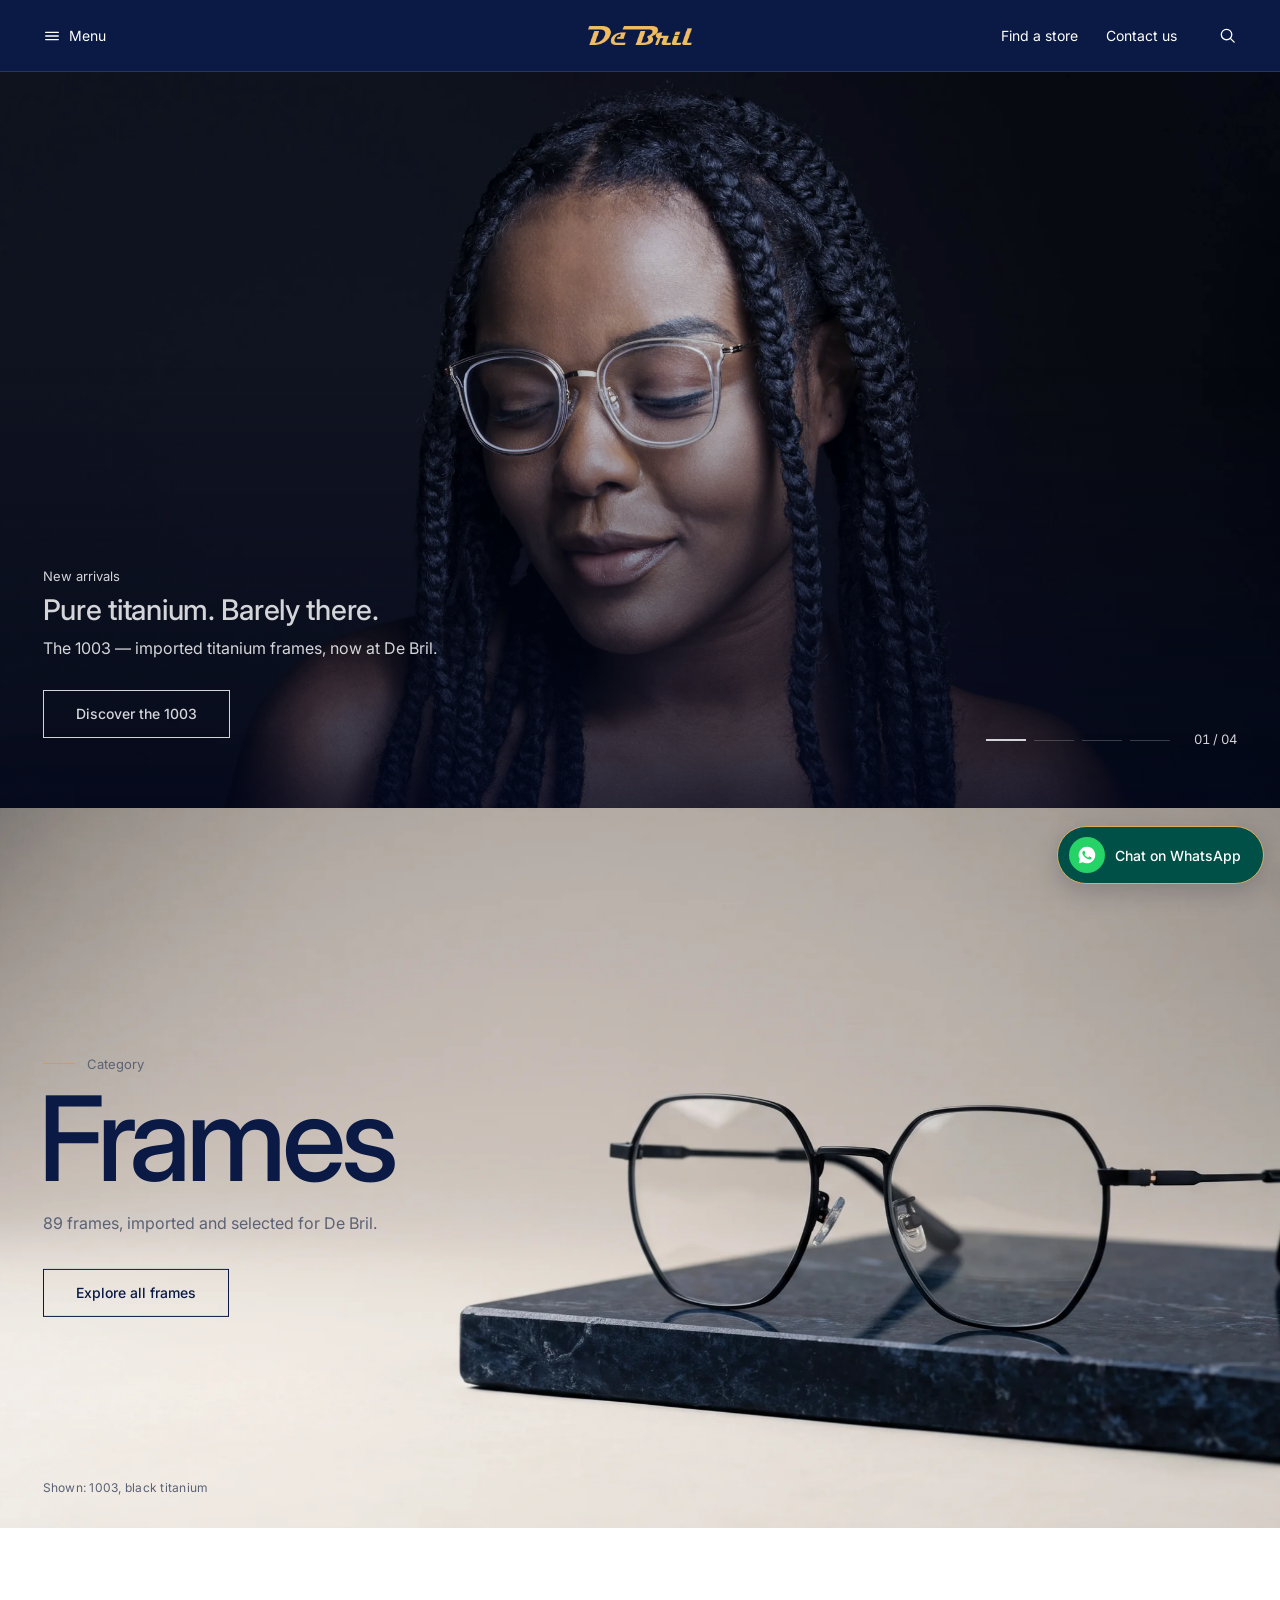
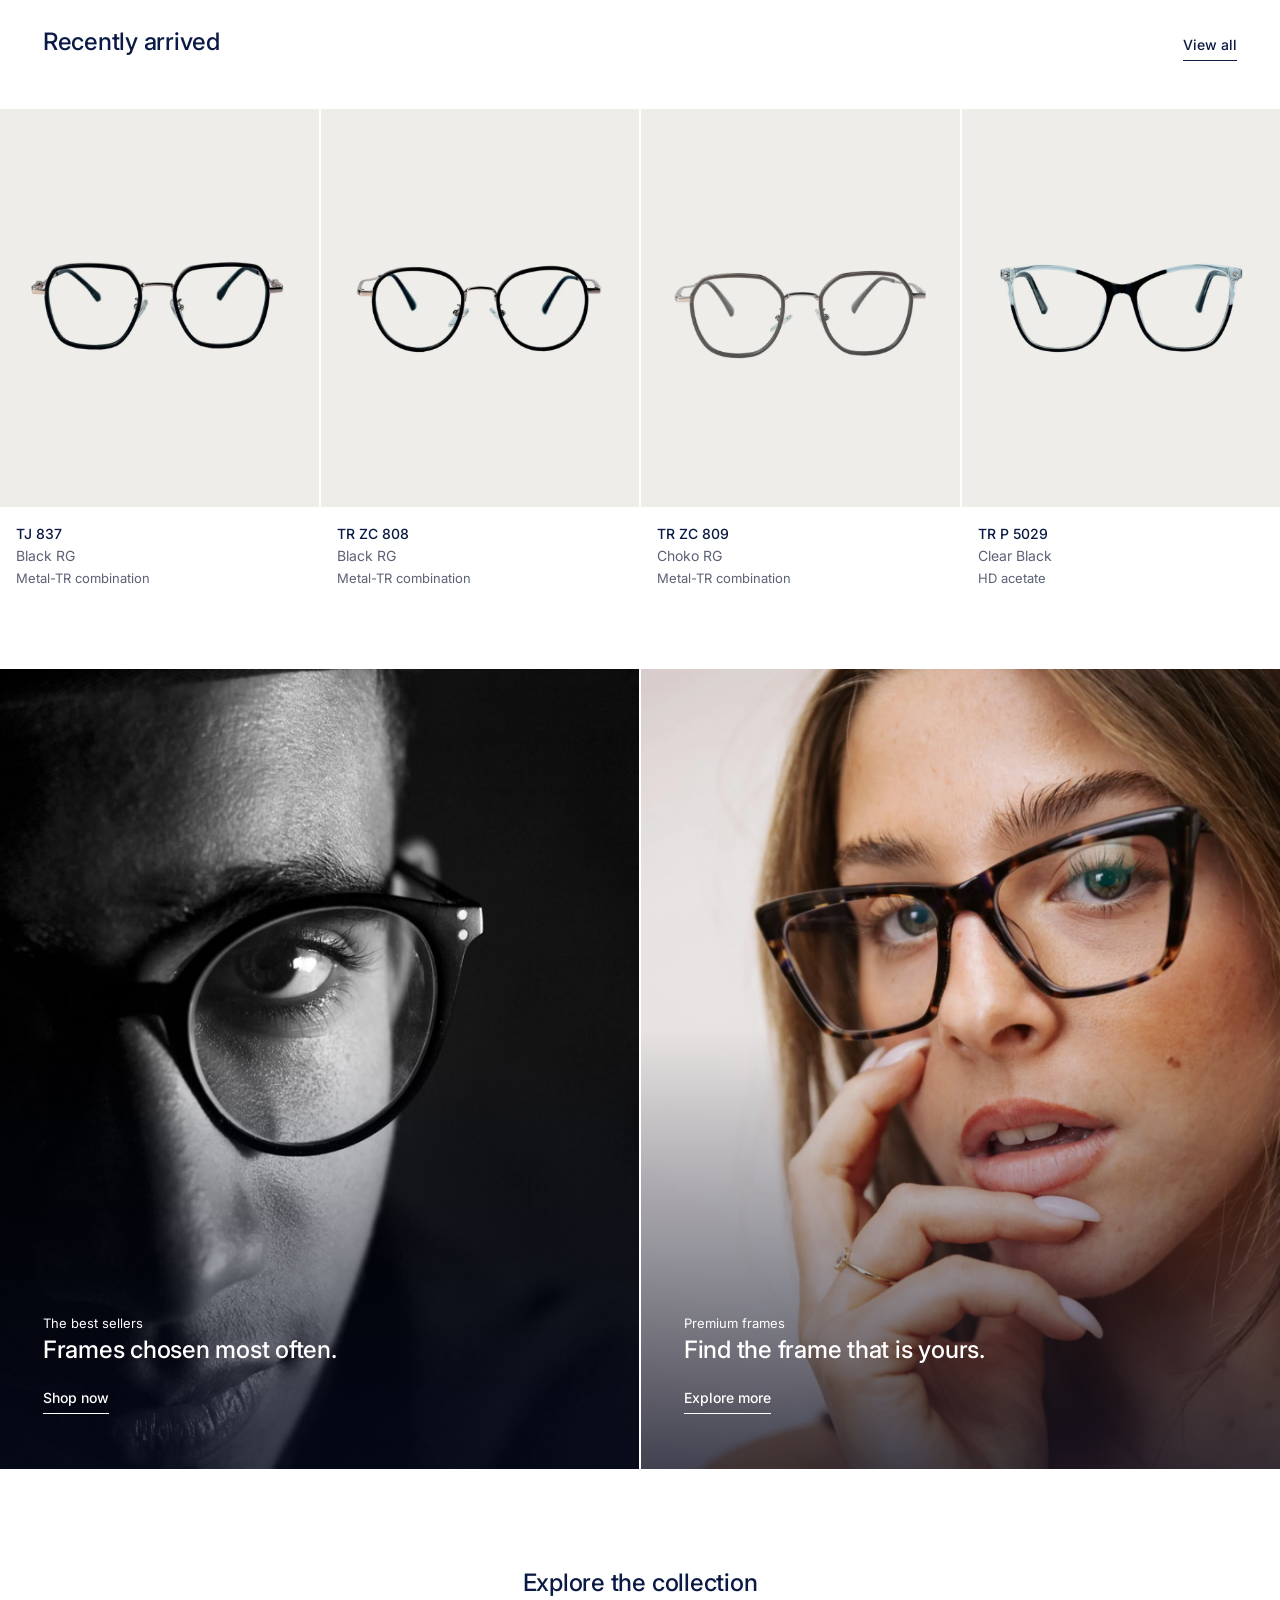
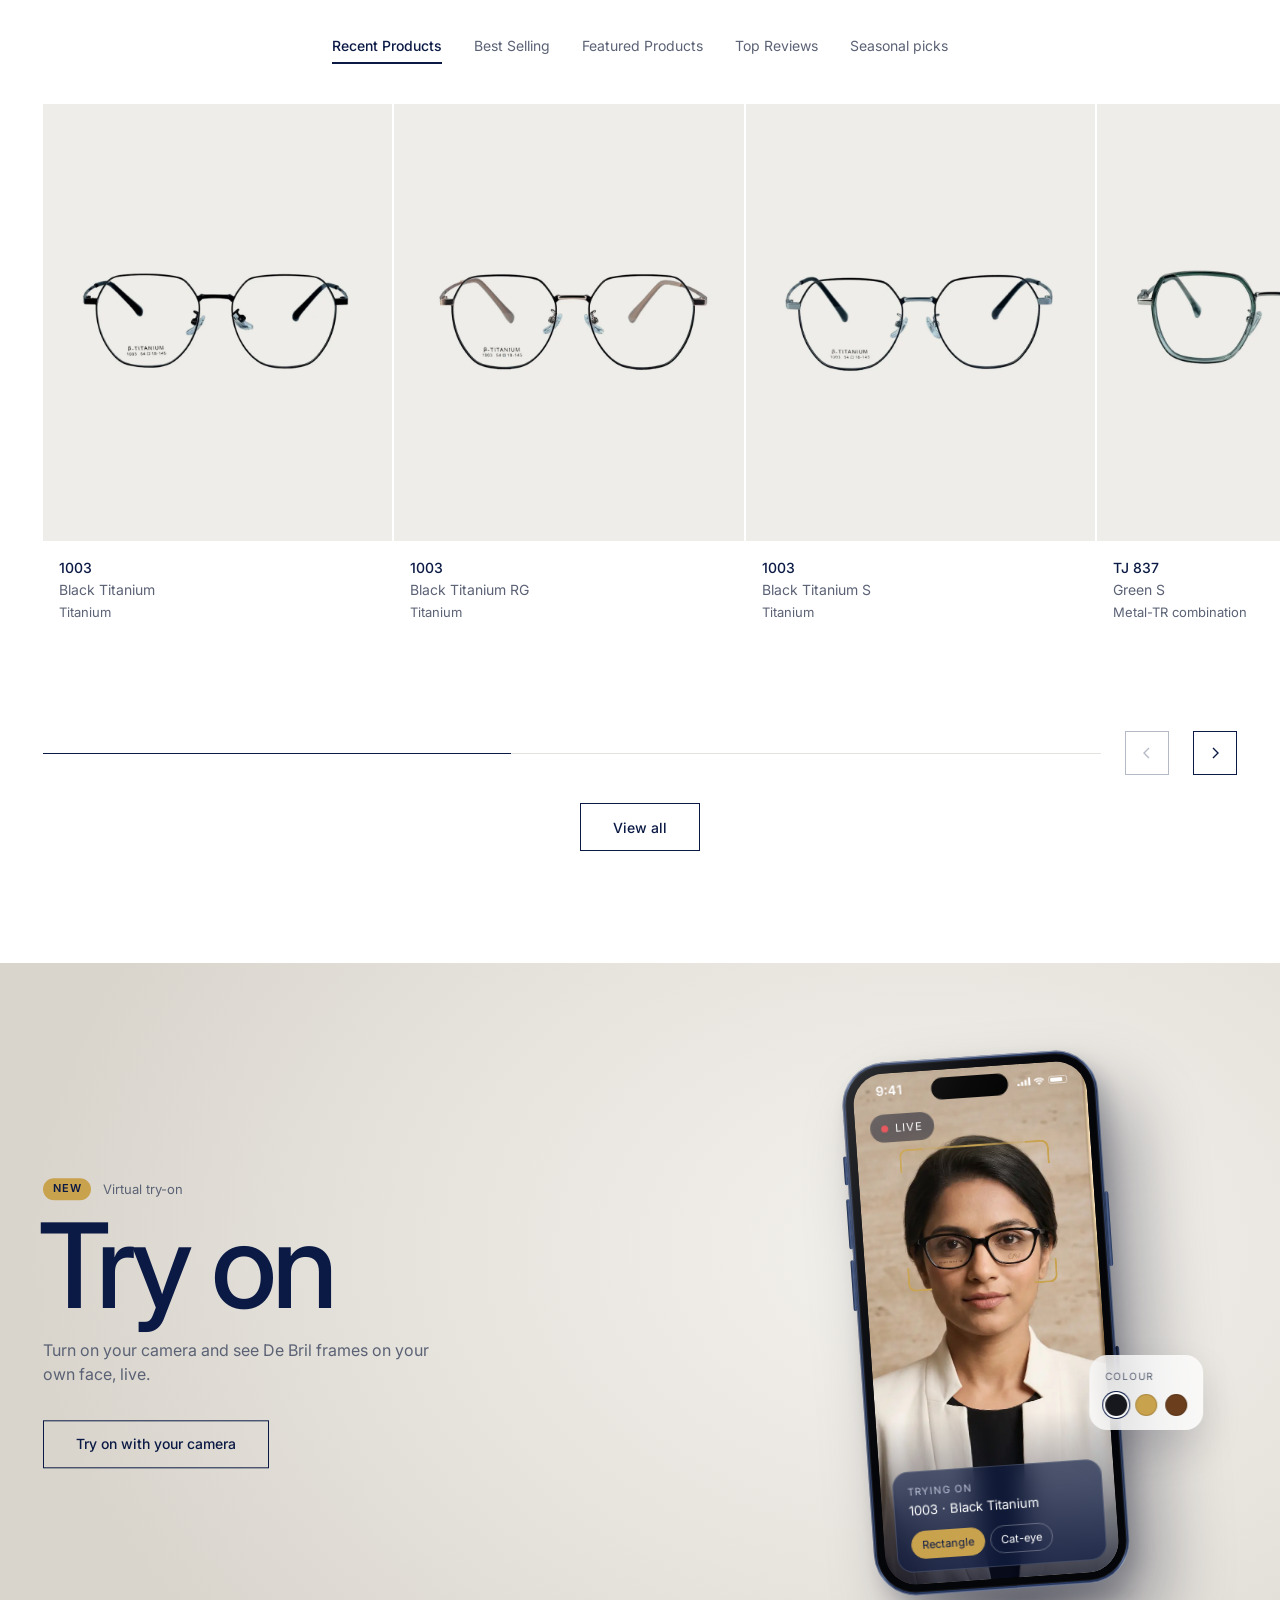
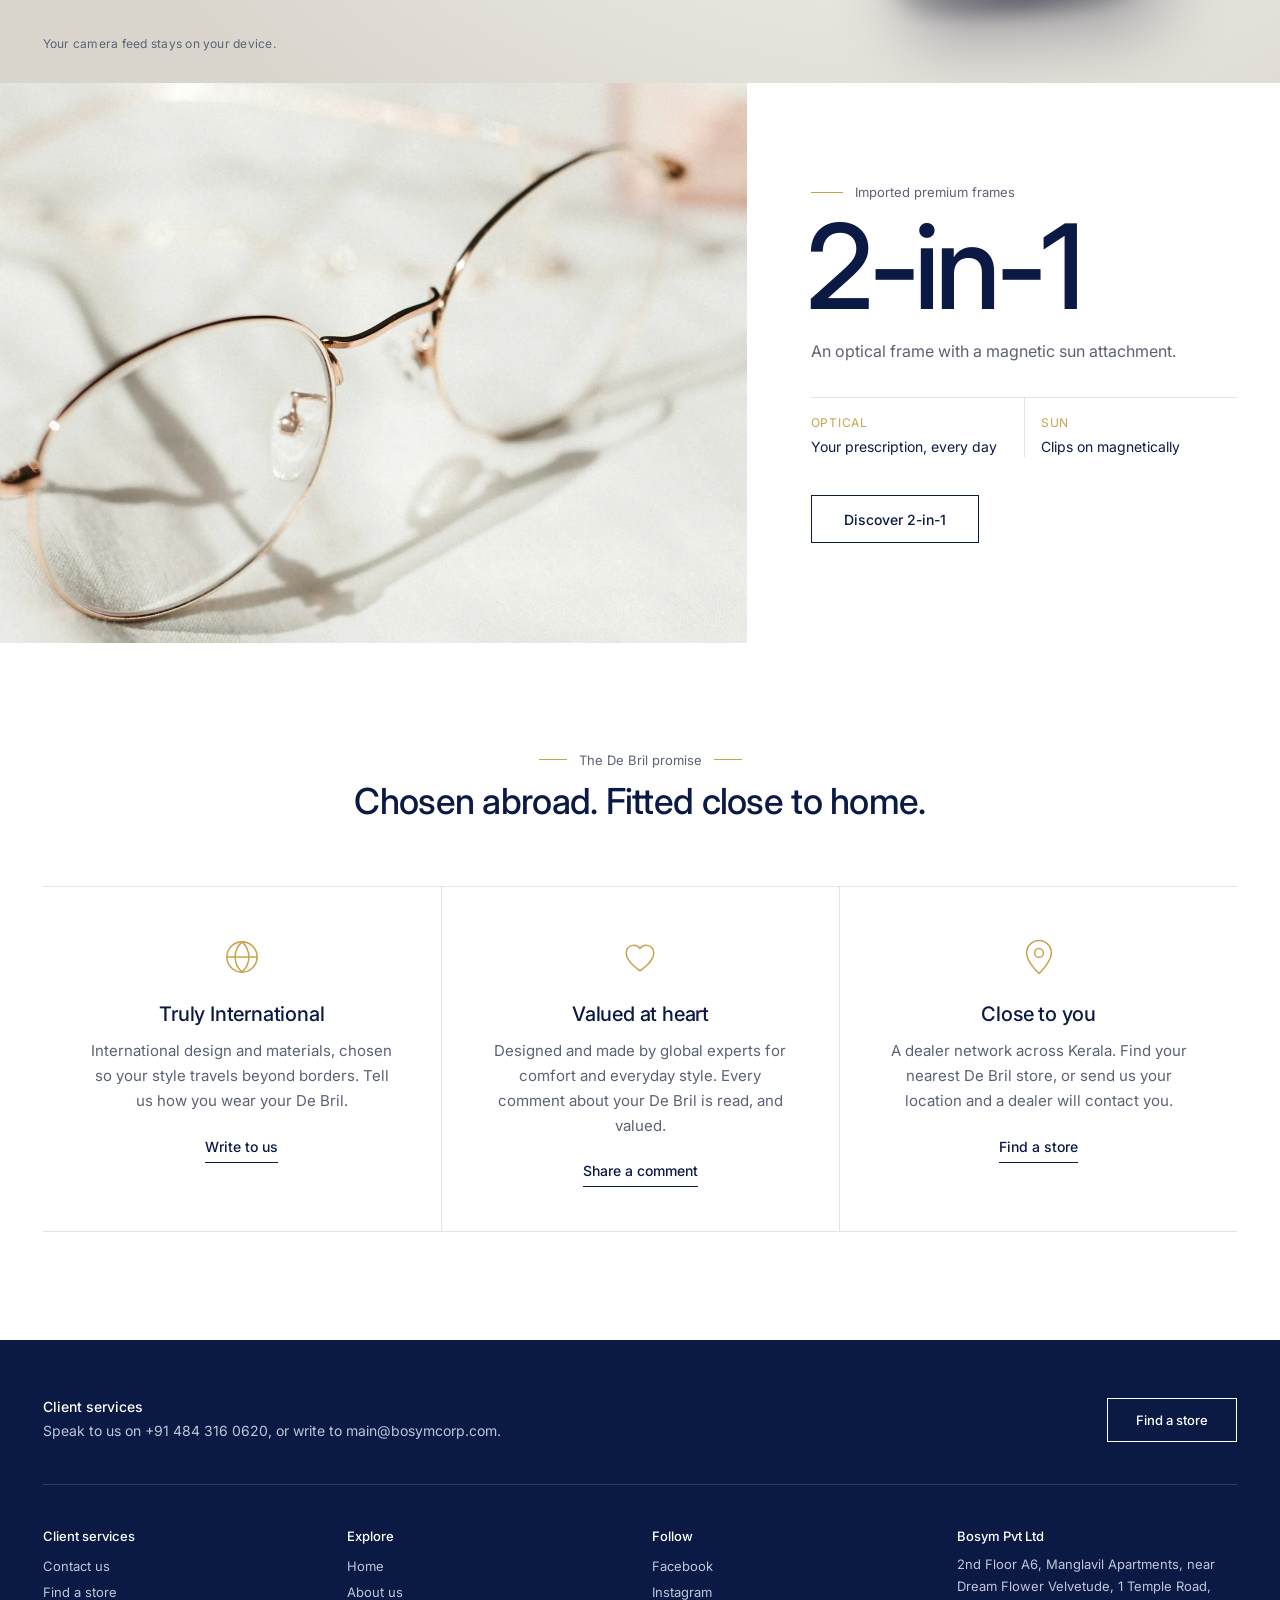
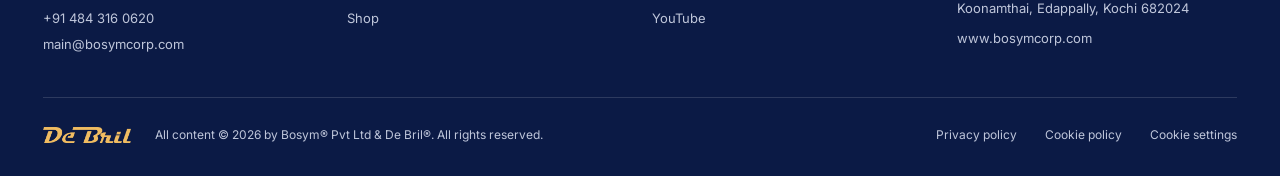
==== index.html @ 4aef8254 "2-in-1 section mirrors the try-on billboard" ====
<!doctype html>
<html lang="en">
<head>
<meta charset="utf-8">
<meta name="viewport" content="width=device-width, initial-scale=1">
<title>De Bril · Imported premium eyewear</title>
<meta name="description" content="De Bril: imported premium frames, at De Bril stores across Kerala. Collect your Privilege Card with your first purchase.">
<link rel="preconnect" href="https://fonts.googleapis.com">
<link rel="preconnect" href="https://fonts.gstatic.com" crossorigin>
<link href="https://fonts.googleapis.com/css2?family=Inter:wght@400;500&display=swap" rel="stylesheet">
<link rel="preload" as="image" href="img/hero.webp" fetchpriority="high">
<link rel="icon" href="img/logo-navy.png">
<link rel="stylesheet" href="site.css">
</head>
<body>
<a class="skip" href="#main">Skip to content</a>

<!-- 2 · Header: Menu on the left, logo centred, utilities on the right ending in a search icon -->
<header class="head">
  <div class="head-l">
    <button class="hbtn" type="button" data-open="menu" aria-controls="menu" aria-expanded="false"><svg viewBox="0 0 20 20" aria-hidden="true"><path d="M3 6h14M3 10h14M3 14h14"/></svg><span>Menu</span></button>
  </div>
  <a class="logo" href="index.html" aria-label="De Bril, home"><img src="img/logo-gold-word.png" alt="De Bril" width="104" height="19"></a>
  <nav class="head-r" aria-label="Quick links">
    <a class="hlink" href="https://buydb.in/locate-us/" aria-label="Find a store"><svg viewBox="0 0 20 20" aria-hidden="true"><path d="M10 17.5s5.5-5 5.5-9.2a5.5 5.5 0 0 0-11 0c0 4.2 5.5 9.2 5.5 9.2Z"/><circle cx="10" cy="8.3" r="1.9"/></svg><span>Find a store</span></a>
    <a class="hlink hide-s" href="https://buydb.in/contact-us/">Contact us</a>
    <button class="ibtn" type="button" data-open="search" aria-controls="search" aria-expanded="false" aria-label="Search"><svg viewBox="0 0 20 20" aria-hidden="true"><circle cx="9" cy="9" r="5.5"/><path d="m13 13 4 4"/></svg></button>
  </nav>
</header>

<!-- Menu drawer -->
<div class="sheet sheet-l" id="menu" hidden>
  <div class="sheet-bg" data-close></div>
  <div class="sheet-panel" role="dialog" aria-modal="true" aria-label="Menu">
    <button class="hbtn x" type="button" data-close><svg viewBox="0 0 20 20" aria-hidden="true"><path d="m5 5 10 10M15 5 5 15"/></svg><span>Close</span></button>
    <nav aria-label="Main">
      <ul class="menu">
        <li><a href="index.html" aria-current="page">Home</a></li>
        <li><a href="https://buydb.in/shop/">Shop</a></li>
        <li><a href="https://buydb.in/about-us/">About us</a></li>
        <li><a href="https://buydb.in/locate-us/">Find a store</a></li>
        <li><a href="https://buydb.in/contact-us/">Contact us</a></li>
      </ul>
    </nav>
    <p class="sheet-meta">+91 484 316 0620<br>main@bosymcorp.com</p>
  </div>
</div>

<!-- Search: drops down from under the header in navy, searches the live De Bril shop -->
<div class="sheet sheet-t" id="search" hidden>
  <div class="sheet-bg" data-close></div>
  <div class="sheet-panel" role="dialog" aria-modal="true" aria-label="Search">
    <div class="srch">
      <form action="https://buydb.in/" method="get" role="search">
        <svg viewBox="0 0 20 20" aria-hidden="true"><circle cx="9" cy="9" r="5.5"/><path d="m13 13 4 4"/></svg>
        <label for="q" class="vh">Search frames</label>
        <input id="q" name="s" type="search" placeholder="Search frames" autocomplete="off" enterkeyhint="search">
        <input type="hidden" name="post_type" value="product">
        <button class="ibtn x" type="button" data-close aria-label="Close search"><svg viewBox="0 0 20 20" aria-hidden="true"><path d="m5 5 10 10M15 5 5 15"/></svg></button>
      </form>
      <p class="srch-k">Popular searches</p>
      <ul class="srch-pop"><li><a href="https://buydb.in/?s=1003&amp;post_type=product">1003</a></li><li><a href="https://buydb.in/?s=Titanium&amp;post_type=product">Titanium</a></li><li><a href="https://buydb.in/?s=TJ+837&amp;post_type=product">TJ 837</a></li><li><a href="https://buydb.in/?s=Metal-TR&amp;post_type=product">Metal-TR</a></li><li><a href="https://buydb.in/?s=HD+acetate&amp;post_type=product">HD acetate</a></li><li><a href="https://buydb.in/?s=2-in-1&amp;post_type=product">2-in-1</a></li></ul>
    </div>
  </div>
</div>

<!-- Shop by wearer (photos are the CAV placeholders, swap for De Bril shots): opened from the Premium frames banner; each tile goes to the shop filtered by gender -->
<div class="sheet sheet-c" id="gender" hidden>
  <div class="sheet-bg" data-close></div>
  <div class="sheet-panel" role="dialog" aria-modal="true" aria-labelledby="gender-h">
    <div class="g-head">
      <div><p class="k">Premium frames</p><h2 id="gender-h">Who are you choosing for?</h2></div>
      <button class="ibtn x" type="button" data-close aria-label="Close"><svg viewBox="0 0 20 20" aria-hidden="true"><path d="m5 5 10 10M15 5 5 15"/></svg></button>
    </div>
    <ul class="g-list">
      <li><a class="g-tile" href="https://buydb.in/shop-2/?filter_gender=male">
        <span class="g-n">01</span>
        <img class="g-ph" src="img/wearer-men.webp" alt="Man wearing black frames" width="900" height="1200" loading="lazy">
        <span class="g-name">Men</span>
        <span class="g-go">Men's frames <svg viewBox="0 0 16 16" aria-hidden="true"><path d="M3 8h10M9 4l4 4-4 4"/></svg></span>
      </a></li>
      <li><a class="g-tile" href="https://buydb.in/shop-2/?filter_gender=female">
        <span class="g-n">02</span>
        <img class="g-ph" src="img/wearer-women.webp" alt="Woman wearing black frames" width="900" height="1200" loading="lazy">
        <span class="g-name">Women</span>
        <span class="g-go">Women's frames <svg viewBox="0 0 16 16" aria-hidden="true"><path d="M3 8h10M9 4l4 4-4 4"/></svg></span>
      </a></li>
      <li><a class="g-tile" href="https://buydb.in/shop-2/?filter_gender=child">
        <span class="g-n">03</span>
        <img class="g-ph" src="img/wearer-kids.webp" alt="Boy wearing black frames" width="900" height="1200" loading="lazy">
        <span class="g-name">Children</span>
        <span class="g-go">Children's frames <svg viewBox="0 0 16 16" aria-hidden="true"><path d="M3 8h10M9 4l4 4-4 4"/></svg></span>
      </a></li>
      <li><a class="g-tile" href="https://buydb.in/shop-2/?filter_gender=unisex">
        <span class="g-n">04</span>
        <img class="g-ph" src="img/wearer-unisex.webp" alt="A woman and a man wearing frames" width="900" height="1200" loading="lazy">
        <span class="g-name">Unisex</span>
        <span class="g-go">Unisex frames <svg viewBox="0 0 16 16" aria-hidden="true"><path d="M3 8h10M9 4l4 4-4 4"/></svg></span>
      </a></li>
    </ul>
    <a class="g-all ul" href="https://buydb.in/shop-2/">Or browse all frames</a>
  </div>
</div>

<main id="main">

<!-- 3 · Hero campaign slider -->
<section class="hero" aria-roledescription="carousel" aria-label="De Bril campaigns">
  <div class="slide is-on" aria-roledescription="slide" aria-label="1 of 4">
    <img src="img/hero.webp" alt="Woman with long braids wearing clear De Bril titanium frames" width="2880" height="1656" fetchpriority="high">
    <div class="copy"><p class="k">New arrivals</p><h1 class="t">Pure titanium. Barely there.</h1><p>The 1003 — imported titanium frames, now at De Bril.</p><a class="btn btn-o" href="https://buydb.in/?s=1003&amp;post_type=product">Discover the 1003</a></div>
  </div>
  <div class="slide" aria-roledescription="slide" aria-label="2 of 4" inert>
    <img src="img/premium.webp" alt="Woman in tortoiseshell cat-eye frames" width="1438" height="1800" loading="lazy" style="object-position:50% 25%">
    <div class="copy"><p class="k">Premium frames</p><h2 class="t">Find the frame that is yours.</h2><p>Imported and selected for De Bril, at stores across Kerala.</p><a class="btn btn-o" href="https://buydb.in/locate-us/">Find a store</a></div>
  </div>
  <div class="slide" aria-roledescription="slide" aria-label="3 of 4" inert>
    <img src="img/best.webp" alt="Black and white portrait of a man in round frames" width="1438" height="1800" loading="lazy" style="object-position:50% 30%">
    <div class="copy"><p class="k">The best sellers</p><h2 class="t">Frames chosen most often.</h2><p>The De Bril frames people come back for.</p><a class="btn btn-o" href="https://buydb.in/shop/">Shop now</a></div>
  </div>
  <div class="slide" aria-roledescription="slide" aria-label="4 of 4" inert>
    <img src="img/still.webp" alt="Rose gold frames resting on linen" width="1440" height="1440" loading="lazy">
    <div class="copy"><p class="k">Imported premium frames</p><h2 class="t">2-in-1, optical and sun.</h2><p>An optical frame with a magnetic sun attachment.</p><a class="btn btn-o" href="https://buydb.in/shop/">Discover 2-in-1</a></div>
  </div>
  <div class="hero-ui">
    <div class="dashes" role="tablist" aria-label="Choose a campaign">
      <button role="tab" aria-selected="true" aria-label="Slide 1"><i></i></button>
      <button role="tab" aria-selected="false" aria-label="Slide 2"><i></i></button>
      <button role="tab" aria-selected="false" aria-label="Slide 3"><i></i></button>
      <button role="tab" aria-selected="false" aria-label="Slide 4"><i></i></button>
    </div>
    <span class="count" aria-hidden="true"><b>01</b> / 04</span>
  </div>
</section>

<!-- 5 · Category — billboard: studio shot of the real 1003 frame, copy on the empty side of the set -->
<section class="board" aria-labelledby="board-h">
  <img src="img/frames-studio.webp" alt="De Bril 1003 frame in black titanium on a navy stone slab" width="2400" height="1340" loading="lazy">
  <div class="board-copy">
    <p class="k">Category</p>
    <h2 id="board-h">Frames</h2>
    <p class="board-sub">89 frames, imported and selected for De Bril.</p>
    <a class="btn btn-n" href="https://buydb.in/shop/">Explore all frames</a>
  </div>
  <p class="board-cap">Shown: 1003, black titanium</p>
</section>

<!-- 6 · Recently arrived -->
<section class="prods" aria-labelledby="recent-h">
  <div class="prods-head wrap"><h2 id="recent-h">Recently arrived</h2><a class="ul" href="https://buydb.in/shop/">View all</a></div>
  <ul class="grid" data-list="recent"></ul>
</section>

<!-- 7 · Mid banners -->
<section class="duo">
  <a class="banner" href="https://buydb.in/shop/">
    <img src="img/best.webp" alt="Black and white portrait of a man in round frames" width="1438" height="1800" loading="lazy">
    <span class="banner-copy"><span class="k">The best sellers</span><span class="t">Frames chosen most often.</span><span class="ul">Shop now</span></span>
  </a>
  <button class="banner" type="button" data-open="gender" aria-controls="gender" aria-expanded="false" aria-haspopup="dialog">
    <img src="img/premium.webp" alt="Woman in tortoiseshell cat-eye frames" width="1438" height="1800" loading="lazy">
    <span class="banner-copy"><span class="k">Premium frames</span><span class="t">Find the frame that is yours.</span><span class="ul">Explore more</span></span>
  </button>
</section>

<!-- 8 · Explore the collection (tabs) -->
<section class="prods latest" aria-labelledby="latest-h">
  <h2 id="latest-h" class="center">Explore the collection</h2>
  <div class="tabs" role="tablist" aria-label="Product lists">
    <button role="tab" aria-selected="true" data-tab="recent">Recent Products</button>
    <button role="tab" aria-selected="false" data-tab="best">Best Selling</button>
    <button role="tab" aria-selected="false" data-tab="featured">Featured Products</button>
    <button role="tab" aria-selected="false" data-tab="reviews">Top Reviews</button>
    <button role="tab" aria-selected="false" data-tab="seasonal">Seasonal picks</button>
  </div>
  <ul class="grid" data-list="latest" role="tabpanel" aria-labelledby="latest-h"></ul>
  <div class="rail-ui">
    <span class="rail-bar" aria-hidden="true"><i></i></span>
    <button class="rail-btn" type="button" data-dir="-1" aria-label="Previous frames"><svg viewBox="0 0 16 16" aria-hidden="true"><path d="M10 3 5 8l5 5"/></svg></button>
    <button class="rail-btn" type="button" data-dir="1" aria-label="Next frames"><svg viewBox="0 0 16 16" aria-hidden="true"><path d="m6 3 5 5-5 5"/></svg></button>
  </div>
  <p class="center"><a class="btn btn-n" href="https://buydb.in/shop/">View all</a></p>
</section>

<!-- 9 · Bottom banner -->
<!-- Virtual try-on billboard, same language as the Frames billboard
     (design only: the button is a placeholder until the client's third-party try-on is wired in) -->
<section class="tryon" aria-labelledby="tryon-h">
  <div class="tryon-copy">
    <p class="k"><span class="new">New</span>Virtual try-on</p>
    <h2 id="tryon-h">Try on</h2>
    <p class="tryon-sub">Turn on your camera and see De Bril frames on your own face, live.</p>
    <button class="btn btn-n" type="button">Try on with your camera</button>
  </div>
  <div class="tryon-stage" aria-hidden="true">
    <div class="iph">
      <i class="ib ib-act"></i><i class="ib ib-up"></i><i class="ib ib-dn"></i><i class="ib ib-pwr"></i><i class="ib ib-cam"></i>
      <div class="iph-in">
    <div class="vf">
      <span class="vf-status"><b>9:41</b><span class="vf-sys"><svg viewBox="0 0 18 12"><rect x="0" y="8" width="3" height="4" rx="1"/><rect x="5" y="5.5" width="3" height="6.5" rx="1"/><rect x="10" y="3" width="3" height="9" rx="1"/><rect x="15" y="0" width="3" height="12" rx="1"/></svg><svg viewBox="0 0 16 12"><path d="M8 11.5 5.6 9a3.4 3.4 0 0 1 4.8 0Z"/><path d="M3.2 6.6a6.8 6.8 0 0 1 9.6 0l-1.4 1.4a4.8 4.8 0 0 0-6.8 0Z"/><path d="M.8 4.2a10.2 10.2 0 0 1 14.4 0l-1.4 1.4a8.2 8.2 0 0 0-11.6 0Z"/></svg><span class="bat"><i></i></span></span></span>
      <span class="iph-island"></span>
      <img src="img/wearer-women.webp" alt="" width="900" height="1205" loading="lazy">
      <span class="vf-live"><i></i>Live</span>
      <span class="vf-box"><i></i><i></i><i></i><i></i></span>
      <span class="vf-scan"></span>
      <div class="vf-bar"><p><small>Trying on</small>1003 · Black Titanium</p><ul class="vf-chips"><li class=on>Rectangle</li><li>Cat-eye</li><li>Round</li><li>Aviator</li></ul></div>
    </div>
      </div>
      <span class="iph-glare"></span>
    </div>
    <div class="fl fl-colour"><small>Colour</small><span class="vf-sw"><i style="--c:#16181d"></i><i style="--c:#c9a24e"></i><i style="--c:#6b3f1d"></i></span></div>
  </div>
  <p class="tryon-cap">Your camera feed stays on your device.</p>
</section>

<section class="twoin" aria-labelledby="twoin-h">
  <div class="twoin-media"><img src="img/still.webp" alt="Rose gold frames resting on linen" width="1440" height="1440" loading="lazy"></div>
  <div class="twoin-copy">
    <p class="k">Imported premium frames</p>
    <h2 id="twoin-h">2-in-1</h2>
    <p class="twoin-sub">An optical frame with a magnetic sun attachment.</p>
    <dl class="twoin-spec">
      <div><dt>Optical</dt><dd>Your prescription, every day</dd></div>
      <div><dt>Sun</dt><dd>Clips on magnetically</dd></div>
    </dl>
    <a class="btn btn-n" href="https://buydb.in/shop/">Discover 2-in-1</a>
  </div>
</section>

<!-- 10 · Features — the De Bril promise -->
<section class="promise" aria-labelledby="promise-h">
  <div class="wrap">
    <div class="promise-head">
      <p class="k">The De Bril promise</p>
      <h2 id="promise-h">Chosen abroad. Fitted close to home.</h2>
    </div>
    <ul class="promise-list">
      <li>
        <svg viewBox="0 0 32 32" aria-hidden="true"><circle cx="16" cy="16" r="11"/><path d="M5 16h22M16 5c3.5 3.2 5 7 5 11s-1.5 7.8-5 11c-3.5-3.2-5-7-5-11s1.5-7.8 5-11Z"/></svg>
        <h3>Truly International</h3>
        <p>International design and materials, chosen so your style travels beyond borders. Tell us how you wear your De Bril.</p>
        <a class="ul" href="https://buydb.in/contact-us/">Write to us</a>
      </li>
      <li>
        <svg viewBox="0 0 32 32" aria-hidden="true"><path d="M16 26s-10-6.2-10-13a5.5 5.5 0 0 1 10-3.2A5.5 5.5 0 0 1 26 13c0 6.8-10 13-10 13Z"/></svg>
        <h3>Valued at heart</h3>
        <p>Designed and made by global experts for comfort and everyday style. Every comment about your De Bril is read, and valued.</p>
        <a class="ul" href="https://buydb.in/contact-us/">Share a comment</a>
      </li>
      <li>
        <svg viewBox="0 0 32 32" aria-hidden="true"><path d="M16 28s9-8.4 9-15a9 9 0 0 0-18 0c0 6.6 9 15 9 15Z"/><circle cx="16" cy="13" r="3.2"/></svg>
        <h3>Close to you</h3>
        <p>A dealer network across Kerala. Find your nearest De Bril store, or send us your location and a dealer will contact you.</p>
        <a class="ul" href="https://buydb.in/locate-us/">Find a store</a>
      </li>
    </ul>
  </div>
</section>

</main>

<!-- 11 · Footer -->
<footer class="foot">
  <div class="wrap">
    <div class="foot-top">
      <div><h2>Client services</h2><p>Speak to us on <a href="tel:+914843160620">+91 484 316 0620</a>, or write to <a href="mailto:main@bosymcorp.com">main@bosymcorp.com</a>.</p></div>
      <a class="btn btn-sq" href="https://buydb.in/locate-us/">Find a store</a>
    </div>
    <div class="foot-cols">
      <div><h3>Client services</h3><ul><li><a href="https://buydb.in/contact-us/">Contact us</a></li><li><a href="https://buydb.in/locate-us/">Find a store</a></li><li><a href="tel:+914843160620">+91 484 316 0620</a></li><li><a href="mailto:main@bosymcorp.com">main@bosymcorp.com</a></li></ul></div>
      <div><h3>Explore</h3><ul><li><a href="index.html">Home</a></li><li><a href="https://buydb.in/about-us/">About us</a></li><li><a href="https://buydb.in/shop/">Shop</a></li></ul></div>
      <div><h3>Follow</h3><ul><li><a href="https://www.facebook.com/">Facebook</a></li><li><a href="https://www.instagram.com/">Instagram</a></li><li><a href="https://www.youtube.com/">YouTube</a></li></ul></div>
      <div><h3>Bosym Pvt Ltd</h3><address>2nd Floor A6, Manglavil Apartments, near Dream Flower Velvetude, 1 Temple Road, Koonamthai, Edappally, Kochi 682024</address><ul><li><a href="https://www.bosymcorp.com/">www.bosymcorp.com</a></li></ul></div>
    </div>
    <div class="foot-legal">
      <img src="img/logo-gold-word.png" alt="De Bril" width="88" height="16" loading="lazy">
      <p>All content © 2026 by Bosym® Pvt Ltd &amp; De Bril®. All rights reserved.</p>
      <p class="pol"><a href="https://buydb.in/privacy-policy/">Privacy policy</a><a href="https://buydb.in/cookie-policy/">Cookie policy</a><a href="https://buydb.in/cookie-policy/">Cookie settings</a></p>
    </div>
  </div>
</footer>

<!-- 14 · Floating WhatsApp -->
<a class="wa" href="https://wa.me/914843160620?text=Hello%2C%20I%27d%20like%20to%20know%20more%20about%20De%20Bril%20frames" target="_blank" rel="noopener"><span class="wa-i" aria-hidden="true"><svg viewBox="0 0 24 24"><path d="M12 2a10 10 0 0 0-8.6 15.1L2 22l5-1.3A10 10 0 1 0 12 2Zm5.3 14.1c-.2.6-1.3 1.2-1.8 1.2-.5.1-1 .2-3.3-.7-2.8-1.1-4.6-4-4.7-4.2-.1-.2-1.1-1.5-1.1-2.8s.7-2 1-2.3c.2-.3.5-.3.7-.3h.5c.2 0 .4 0 .6.5l.8 2c.1.2.1.3 0 .5l-.4.6-.4.4c-.1.1-.3.3-.1.6.2.3.7 1.2 1.6 2 1.1 1 2 1.3 2.3 1.4.3.1.5.1.6-.1l.8-1c.2-.3.4-.2.6-.1l1.9.9c.3.1.5.2.5.3.1.2.1.7-.1 1.2Z"/></svg></span>Chat on WhatsApp</a>

<script src="site.js"></script>
</body>
</html>
---- site.css ----
/* De Bril homepage — built from the approved Figma frame "Researched" (file kVzT3qbVzXcyBlzgRL0pO7, node 240:2) */
:root{
  --navy:#0b1a45;--deep:#050a1f;--grey:#5b6275;--mist:#bfc6da;--stone:#efede9;--foot:#f4f4f2;
  --line:#e4e3e0;--gold:#c9a24e;--wa:#005047;
  --f:"Inter",system-ui,-apple-system,"Segoe UI",sans-serif;
  --pad:clamp(16px,3.34vw,48px);--ease:cubic-bezier(.22,1,.36,1);
}
*,*::before,*::after{box-sizing:border-box}
html{-webkit-text-size-adjust:100%}
body{margin:0;background:#fff;color:var(--navy);font:400 16px/1.5 var(--f);-webkit-font-smoothing:antialiased}
img{display:block;max-width:100%;height:auto}
a{color:inherit;text-decoration:none}
button{font:inherit;color:inherit;background:none;border:0;padding:0;cursor:pointer}
h1,h2,h3,p,ul{margin:0}
ul{list-style:none;padding:0}
address{font-style:normal}
:focus-visible{outline:2px solid var(--gold);outline-offset:3px}
.vh{position:absolute;width:1px;height:1px;overflow:hidden;clip:rect(0 0 0 0);white-space:nowrap}
.skip{position:fixed;left:16px;top:-60px;z-index:100;background:var(--navy);color:#fff;padding:10px 16px;font-size:14px;transition:top .2s}
.skip:focus{top:12px}
.wrap{padding-inline:var(--pad)}
.center{text-align:center}

/* type */
.k{font-size:13px;line-height:1.4}
.t{font-weight:500;font-size:clamp(26px,2.23vw,32px);line-height:1.2;letter-spacing:-.01em}
.ul{font-size:14px;font-weight:500;padding-bottom:6px;background:linear-gradient(currentColor,currentColor) 0 100%/100% 1px no-repeat;transition:background-size .3s var(--ease)}
.ul:hover{background-size:0 1px;background-position:100% 100%}

/* buttons: square, outlined */
.btn{display:inline-flex;align-items:center;justify-content:center;height:48px;padding:0 32px;font-size:14px;font-weight:500;border:1px solid currentColor;transition:background-color .25s,color .25s,border-color .25s;white-space:nowrap}
.btn-o{color:#fff}
.btn-o:hover{background:#fff;color:var(--navy);border-color:#fff}
.btn-n{color:var(--navy)}
.btn-n:hover{background:var(--navy);color:#fff}
.btn-sq{height:44px;padding:0 28px;font-size:13px;color:var(--navy)}
.btn-sq:hover{background:var(--navy);color:#fff}

/* 2 · header */
.head{position:sticky;top:0;z-index:40;height:72px;background:var(--navy);color:#fff;border-bottom:1px solid rgba(255,255,255,.12);display:grid;grid-template-columns:1fr auto 1fr;align-items:center;padding-inline:var(--pad)}
.head-l{display:flex;gap:32px}
.hbtn{display:inline-flex;align-items:center;gap:8px;font-size:14px;height:44px}
.hbtn svg{width:18px;height:18px;fill:none;stroke:currentColor;stroke-width:1.4;stroke-linecap:round}
.logo img{width:104px;height:auto}
.head-r{display:flex;justify-content:flex-end;align-items:center;gap:28px;font-size:14px}
.hlink{display:inline-flex;align-items:center;gap:8px;padding-block:12px}
.hlink svg{width:18px;height:18px;fill:none;stroke:currentColor;stroke-width:1.4;display:none}
.hlink:hover span,.hlink.hide-s:hover,.hbtn:hover span{text-decoration:underline;text-underline-offset:4px}
.ibtn{width:44px;height:44px;display:grid;place-items:center;margin-right:-12px;border-radius:50%;transition:background-color .25s}
.ibtn:hover,.ibtn[aria-expanded=true]{background:rgba(255,255,255,.1)}
.ibtn svg{width:19px;height:19px;fill:none;stroke:currentColor;stroke-width:1.4;stroke-linecap:round}

/* menu + search sheets */
.sheet{position:fixed;inset:0;z-index:60}
.sheet-bg{position:absolute;inset:0;background:rgba(5,10,31,.4);opacity:0;transition:opacity .35s}
.sheet-panel{position:absolute;background:#fff;transition:transform .45s var(--ease)}
.sheet-l .sheet-panel{left:0;top:0;bottom:0;width:min(420px,88vw);padding:14px var(--pad) 32px;display:flex;flex-direction:column;gap:40px;transform:translateX(-100%)}
.sheet-t{top:72px;z-index:39}
.sheet-t .sheet-panel{left:0;right:0;top:0;background:var(--navy);color:#fff;transform:translateY(-102%);border-top:1px solid rgba(255,255,255,.12)}
/* shop-by-wearer popup: centred navy panel, four photo tiles; the hovered tile widens, its photo eases in and a gold rule runs under the name */
.banner{width:100%;text-align:left}
.sheet-c .sheet-bg{background:rgba(5,10,31,.6);backdrop-filter:blur(6px)}
.sheet-c .sheet-panel{inset:0;margin:auto;width:min(1120px,calc(100% - 32px));height:fit-content;max-height:calc(100% - 32px);overflow:auto;background:var(--navy);color:#fff;padding:clamp(24px,3.4vw,44px);opacity:0;transform:translateY(28px) scale(.98);transition:transform .55s var(--ease),opacity .4s}
.sheet-c.is-open .sheet-panel{opacity:1;transform:none}
.g-head{display:flex;justify-content:space-between;align-items:flex-start;gap:24px;margin-bottom:clamp(24px,3vw,40px)}
.g-head .k{color:var(--gold);display:flex;align-items:center;gap:12px;margin-bottom:8px}
.g-head .k::before{content:"";width:28px;height:1px;background:currentColor}
.g-head h2{font-size:clamp(26px,3vw,40px);font-weight:400;letter-spacing:-.02em;line-height:1.1}
.g-head .x{margin:-8px -10px 0 0;color:#fff}
.g-head .x:hover{background:rgba(255,255,255,.1)}
.g-list{display:flex;gap:2px;height:clamp(360px,52vh,480px)}
.g-list li{flex:1;display:flex;transition:flex-grow .6s var(--ease)}
.g-list li:has(.g-tile:is(:hover,:focus-visible)){flex-grow:1.6}
.g-tile{position:relative;flex:1;display:grid;grid-template-rows:auto 1fr auto;padding:20px 22px 24px;background:var(--deep);overflow:hidden;isolation:isolate;outline:none}
.g-ph{position:absolute;inset:0;z-index:-2;width:100%;height:100%;object-fit:cover;object-position:50% 20%;transform:scale(1.06);transition:transform 1.2s var(--ease),filter .6s;filter:saturate(.85) brightness(.9);clip-path:inset(100% 0 0 0)}
.sheet-c.is-open .g-ph{animation:reveal 1s var(--ease) forwards}
.sheet-c.is-open li:nth-child(2) .g-ph{animation-delay:.08s}.sheet-c.is-open li:nth-child(3) .g-ph{animation-delay:.16s}.sheet-c.is-open li:nth-child(4) .g-ph{animation-delay:.24s}
@keyframes reveal{to{clip-path:inset(0 0 0 0)}}
.g-tile:is(:hover,:focus-visible) .g-ph{transform:scale(1);filter:none}
.g-tile::before{content:"";position:absolute;inset:0;z-index:-1;background:linear-gradient(to top,rgba(5,10,31,.88),rgba(5,10,31,.15) 55%,rgba(5,10,31,.35))}
.g-tile::after{content:"";position:absolute;left:22px;right:22px;bottom:0;height:3px;background:var(--gold);transform:scaleX(0);transform-origin:left;transition:transform .6s var(--ease)}
.g-tile:is(:hover,:focus-visible)::after{transform:none}
.g-tile:focus-visible{box-shadow:inset 0 0 0 2px var(--gold)}
.g-n{font-size:12px;letter-spacing:.08em;opacity:.8}
.g-tile:is(:hover,:focus-visible) .g-go{color:var(--gold)}
.g-name{align-self:end;font-size:clamp(24px,2.3vw,34px);letter-spacing:-.02em;line-height:1.1}
.g-go{display:flex;align-items:center;gap:8px;margin-top:8px;font-size:13px;opacity:.7;white-space:nowrap;transition:opacity .3s}
.g-go svg{width:14px;height:14px;fill:none;stroke:currentColor;stroke-width:1.5;transition:transform .4s var(--ease)}
.g-tile:is(:hover,:focus-visible) .g-go{opacity:1}
.g-tile:is(:hover,:focus-visible) .g-go svg{transform:translateX(6px)}
.g-all{display:inline-block;margin-top:24px;font-size:14px;color:var(--mist)}
.g-all:hover{color:#fff}
.sheet.is-open .sheet-bg{opacity:1}
.sheet.is-open .sheet-panel{transform:none}
.menu a{display:block;font-size:28px;font-weight:500;letter-spacing:-.01em;padding:8px 0}
.menu a:hover,.menu a[aria-current]{text-decoration:underline;text-underline-offset:6px;text-decoration-thickness:1px}
.sheet-meta{margin-top:auto;font-size:14px;color:var(--grey)}
.srch{max-width:760px;margin:0 auto;padding:40px var(--pad) 44px}
.srch form{display:flex;align-items:center;gap:16px;border-bottom:1px solid rgba(255,255,255,.35);transition:border-color .3s}
.srch form:focus-within{border-color:var(--gold)}
.srch form>svg{width:22px;height:22px;flex:none;fill:none;stroke:var(--gold);stroke-width:1.4;stroke-linecap:round}
.srch input[type=search]{flex:1;min-width:0;height:64px;border:0;background:none;color:#fff;font:400 clamp(22px,2.2vw,30px) var(--f);letter-spacing:-.01em;padding:0}
.srch input::placeholder{color:rgba(255,255,255,.45)}
.srch input:focus{outline:none}
.srch input::-webkit-search-cancel-button{display:none}
.srch .x{margin-right:-10px}
.srch-k{font-size:12px;letter-spacing:.06em;text-transform:uppercase;color:var(--mist);margin:28px 0 12px}
.srch-pop{display:flex;flex-wrap:wrap;gap:8px}
.srch-pop a{display:inline-block;padding:8px 16px;border:1px solid rgba(255,255,255,.22);border-radius:999px;font-size:13px;transition:border-color .25s,background-color .25s,color .25s}
.srch-pop a:hover{border-color:var(--gold);background:var(--gold);color:var(--navy)}

/* 3 · hero */
.hero{position:relative;height:clamp(560px,57.5vw,828px);max-height:calc(100svh - 72px);min-height:520px;overflow:hidden;background:var(--deep);color:#fff}
.slide{position:absolute;inset:0;opacity:0;visibility:hidden;transition:opacity .9s var(--ease),visibility 0s .9s}
.slide.is-on{opacity:1;visibility:visible;transition:opacity .9s var(--ease)}
.slide img{width:100%;height:100%;object-fit:cover}
/* slow, constant zoom-out: each slide starts at 1.14× and settles towards 1× over its 7s on screen */
.slide img{will-change:transform}
.slide.is-on img{animation:drift 8s linear both}
@keyframes drift{from{transform:scale(1.14)}to{transform:scale(1)}}
.slide::after{content:"";position:absolute;inset:0;background:linear-gradient(to top,rgba(5,10,31,.7),rgba(0,0,0,0) 60%)}
/* hero → billboard: the hero holds still and the billboard slides up over it like a curtain;
   the hero dims and settles back as it is covered (--p, 0→1, set in site.js) */
.hero{position:sticky;top:72px;z-index:0}
.hero::after{content:"";position:absolute;inset:0;z-index:4;background:var(--deep);opacity:calc(var(--p,0)*.6);pointer-events:none}
main>section:not(.hero){position:relative;z-index:1;background:#fff}
.board{box-shadow:0 -24px 48px rgba(5,10,31,.18)}
.board-copy>*{opacity:0;transform:translateY(18px);transition:opacity .9s var(--ease),transform 1s var(--ease)}
.board.is-in .board-copy>*{opacity:1;transform:none}
.board.is-in .board-copy>:nth-child(2){transition-delay:.08s}.board.is-in .board-copy>:nth-child(3){transition-delay:.16s}.board.is-in .board-copy>:nth-child(4){transition-delay:.24s}
/* damped parallax (--d from site.js, -1…1): the photo moves slower than the page, the copy a touch slower still */
.board>img{transform:translate3d(0,calc(var(--d,0) * -7%),0) scale(1.14);will-change:transform}
.board-copy{margin-top:calc(var(--d,0) * 60px)}
.slide .copy{position:absolute;z-index:2;left:var(--pad);bottom:clamp(36px,5.5vw,84px);max-width:min(460px,calc(100% - 2*var(--pad)));display:grid;gap:8px;justify-items:start}
.slide .copy p:not(.k){font-size:16px;margin-bottom:22px}
.slide.is-on .copy>*{animation:rise .9s var(--ease) both}
.slide.is-on .copy>:nth-child(2){animation-delay:.06s}.slide.is-on .copy>:nth-child(3){animation-delay:.12s}.slide.is-on .copy>:nth-child(4){animation-delay:.18s}
@keyframes rise{from{opacity:0;transform:translateY(14px)}}
.hero-ui{position:absolute;z-index:3;right:var(--pad);bottom:clamp(30px,4.4vw,56px);display:flex;align-items:center;gap:24px}
.dashes{display:flex;gap:8px}
.dashes button{width:40px;height:24px;display:grid;align-items:center}
.dashes i{display:block;height:1px;background:rgba(255,255,255,.25);position:relative;overflow:hidden}
.dashes i::after{content:"";position:absolute;inset:0;background:#fff;transform:scaleX(0);transform-origin:left}
.dashes [aria-selected=true] i{height:2px}
.dashes [aria-selected=true] i::after{animation:fill var(--dur,7s) linear forwards}
.hero.is-paused .dashes [aria-selected=true] i::after{animation-play-state:paused}
@keyframes fill{to{transform:scaleX(1)}}
.count{font-size:13px;font-variant-numeric:tabular-nums}
.count b{font-weight:400}

/* virtual try-on billboard: same stone backdrop, navy display type and outline button as the Frames
   billboard; a phone showing the camera view stands on the right with UI cards floating beside it */
main>section.tryon{background:radial-gradient(70% 90% at 72% 40%,#f3f1ec,#e7e4de 55%,#d9d5cd)}
.tryon{position:relative;overflow:hidden;aspect-ratio:16/9;max-height:880px;width:100%;color:var(--navy)}
.tryon-copy{position:absolute;z-index:2;left:var(--pad);top:50%;transform:translateY(-50%);display:grid;justify-items:start;gap:6px;max-width:460px}
.tryon .k{color:var(--grey);display:flex;align-items:center;gap:12px}
.tryon .k .new{padding:3px 10px;border-radius:999px;background:var(--gold);color:var(--navy);font-size:11px;font-weight:600;letter-spacing:.08em;text-transform:uppercase}
.tryon h2{font-weight:500;font-size:clamp(64px,9.2vw,148px);line-height:.9;letter-spacing:-.045em;margin:6px 0 14px -.04em}
.tryon-sub{font-size:clamp(16px,1.25vw,18px);color:var(--grey);margin-bottom:28px;max-width:400px}
.tryon-cap{position:absolute;z-index:2;left:var(--pad);bottom:clamp(20px,2.4vw,36px);font-size:12px;letter-spacing:.02em;color:var(--grey)}
.tryon-stage{--w:clamp(160px,20vw,320px);position:absolute;right:clamp(56px,13vw,220px);top:50%;width:var(--w);transform:translateY(-50%) rotate(-4deg)}
/* soft studio floor shadow under the phone */
.tryon-stage::after{content:"";position:absolute;left:8%;right:-6%;bottom:-7%;height:9%;z-index:-1;background:radial-gradient(closest-side,rgba(5,10,31,.35),transparent);filter:blur(6px)}
/* iPhone 17 Pro, Deep Blue: 71.9 × 150 mm body; every size is a share of the phone's width (--w) */
.iph{position:relative;aspect-ratio:71.9/150;padding:calc(var(--w)*.013);border-radius:calc(var(--w)*.165);
  background:linear-gradient(90deg,#1c2a4a,#56698f 3%,#24345a 7%,#2c3d66 50%,#24345a 93%,#56698f 97%,#1c2a4a);
  box-shadow:inset 0 0 0 1px rgba(255,255,255,.28),inset 0 1px 1px rgba(255,255,255,.35),30px 44px 70px rgba(5,10,31,.35),8px 12px 20px rgba(5,10,31,.2)}
.iph-in{height:100%;padding:calc(var(--w)*.03);border-radius:calc(var(--w)*.152);background:#05060a;box-shadow:inset 0 0 0 1px rgba(255,255,255,.06)}
.vf{position:relative;height:100%;border-radius:calc(var(--w)*.124);overflow:hidden;background:#000}
.iph-island{position:absolute;z-index:4;top:calc(var(--w)*.03);left:50%;translate:-50% 0;width:calc(var(--w)*.3);height:calc(var(--w)*.088);border-radius:999px;background:#000}
.iph-glare{position:absolute;inset:0;z-index:5;border-radius:inherit;pointer-events:none;background:linear-gradient(118deg,rgba(255,255,255,.16),rgba(255,255,255,.04) 26%,rgba(255,255,255,0) 42%)}
/* side buttons: Action + volume on the left, side button + Camera Control on the right */
.ib{position:absolute;width:calc(var(--w)*.014);border-radius:2px;background:linear-gradient(90deg,#1c2a4a,#4d6088,#24345a)}
.ib-act,.ib-up,.ib-dn{left:calc(var(--w)*-.011)}
.ib-act{top:17%;height:5.5%}.ib-up{top:25%;height:9.5%}.ib-dn{top:36.5%;height:9.5%}
.ib-pwr,.ib-cam{right:calc(var(--w)*-.011)}
.ib-pwr{top:27%;height:14%}
.ib-cam{top:56%;height:8%;background:linear-gradient(90deg,#24345a,#0c1222 40%,#3b4c74)}
/* status bar either side of the Dynamic Island */
.vf-status{position:absolute;z-index:3;top:calc(var(--w)*.045);left:calc(var(--w)*.09);right:calc(var(--w)*.075);display:flex;justify-content:space-between;align-items:center;color:#fff;font-size:calc(var(--w)*.05);line-height:1}
.vf-status b{font-weight:600}
.vf-sys{display:flex;align-items:center;gap:calc(var(--w)*.014)}
.vf-sys svg{height:calc(var(--w)*.034);width:auto;fill:#fff}
.bat{position:relative;width:calc(var(--w)*.072);height:calc(var(--w)*.034);border-radius:calc(var(--w)*.01);border:1px solid rgba(255,255,255,.5);padding:1px}
.bat i{display:block;height:100%;width:80%;border-radius:1px;background:#fff}
.vf>img{width:100%;height:100%;object-fit:cover;object-position:50% 12%}
.vf::after{content:"";position:absolute;inset:0;background:linear-gradient(to top,rgba(5,10,31,.75),rgba(5,10,31,0) 32%)}
.vf-live{position:absolute;z-index:2;top:calc(var(--w)*.16);left:calc(var(--w)*.06);display:flex;align-items:center;gap:7px;padding:6px 11px;border-radius:999px;background:rgba(5,10,31,.55);backdrop-filter:blur(8px);font-size:11px;letter-spacing:.08em;text-transform:uppercase;color:#fff}
.vf-live i{width:7px;height:7px;border-radius:50%;background:#e5484d;animation:blink 1.6s ease-in-out infinite}
@keyframes blink{50%{opacity:.25}}
.vf-box{position:absolute;z-index:2;left:18%;right:18%;top:15%;height:28%}
.vf-box i{position:absolute;width:24px;height:24px;border:2px solid var(--gold)}
.vf-box i:nth-child(1){top:0;left:0;border-width:2px 0 0 2px;border-radius:8px 0 0 0}
.vf-box i:nth-child(2){top:0;right:0;border-width:2px 2px 0 0;border-radius:0 8px 0 0}
.vf-box i:nth-child(3){bottom:0;left:0;border-width:0 0 2px 2px;border-radius:0 0 0 8px}
.vf-box i:nth-child(4){bottom:0;right:0;border-width:0 2px 2px 0;border-radius:0 0 8px 0}
.vf-scan{position:absolute;z-index:2;left:18%;right:18%;top:15%;height:2px;background:linear-gradient(90deg,transparent,var(--gold),transparent);box-shadow:0 0 18px var(--gold);animation:scan 3.2s ease-in-out infinite alternate}
@keyframes scan{to{top:43%}}
.vf-bar{position:absolute;z-index:2;left:12px;right:12px;bottom:12px;display:grid;gap:10px;padding:12px 14px;border-radius:16px;background:rgba(11,26,69,.6);backdrop-filter:blur(14px);border:1px solid rgba(255,255,255,.14);font-size:14px;color:#fff}
.vf-bar p{display:grid;gap:2px}
.vf-bar small{font-size:10px;color:var(--mist);letter-spacing:.1em;text-transform:uppercase}
/* floating UI cards, white glass on the stone backdrop */
.fl{position:absolute;z-index:3;display:grid;gap:10px;justify-items:start;padding:14px 16px;border-radius:18px;background:rgba(255,255,255,.78);backdrop-filter:blur(16px);box-shadow:0 20px 40px rgba(5,10,31,.14);transform:rotate(4deg);animation:float 6s ease-in-out infinite}
.fl small{font-size:10px;color:var(--grey);letter-spacing:.1em;text-transform:uppercase}
.fl-colour{left:calc(100% - 30px);top:58%;animation-delay:-3s}
@keyframes float{50%{translate:0 -10px}}
.vf-chips{display:flex;gap:5px;overflow:hidden}
.vf{container-type:inline-size}
@container (max-width:280px){.vf-chips li:nth-child(n+3){display:none}.vf-bar{font-size:13px}}
@container (max-width:200px){.vf-chips li:nth-child(n+2){display:none}}
.vf-chips li{padding:5px 10px;border-radius:999px;border:1px solid rgba(255,255,255,.28);font-size:11px;white-space:nowrap}
.vf-chips .on{background:var(--gold);border-color:var(--gold);color:var(--navy)}
.vf-sw{display:flex;gap:8px}
.vf-sw i{width:22px;height:22px;border-radius:50%;background:var(--c);box-shadow:inset 0 0 0 1px rgba(0,0,0,.15)}
.vf-sw i:first-child{box-shadow:0 0 0 2px #fff,0 0 0 3px var(--navy)}

/* 9 · 2-in-1: mirrors the try-on billboard above (visual left, display type right) on white */
.twoin{display:grid;grid-template-columns:7fr 5fr;align-items:center}
.twoin-media{aspect-ratio:4/3;overflow:hidden}
.twoin-media img{width:100%;height:100%;object-fit:cover;transition:transform 1.4s var(--ease)}
.twoin:hover .twoin-media img{transform:scale(1.03)}
.twoin-copy{display:grid;justify-items:start;gap:6px;padding:56px var(--pad) 56px clamp(32px,5vw,80px);max-width:560px}
.twoin .k{color:var(--grey);display:flex;align-items:center;gap:12px}
.twoin .k::before{content:"";width:32px;height:1px;background:var(--gold)}
.twoin h2{font-weight:500;font-size:clamp(64px,9.2vw,148px);line-height:.9;letter-spacing:-.045em;margin:6px 0 14px -.04em;color:var(--navy)}
.twoin-sub{font-size:clamp(16px,1.25vw,18px);color:var(--grey)}
.twoin-spec{display:grid;grid-template-columns:1fr 1fr;width:100%;margin:28px 0 32px;border-top:1px solid var(--line)}
.twoin-spec div{padding:16px 16px 0 0}
.twoin-spec div+div{padding-left:16px;border-left:1px solid var(--line)}
.twoin-spec dt{font-size:12px;letter-spacing:.06em;text-transform:uppercase;color:var(--gold);margin-bottom:4px}
.twoin-spec dd{margin:0;font-size:14px;color:var(--navy)}

/* 5 · category billboard */
.board{position:relative;overflow:hidden;background:#e7e4de!important;aspect-ratio:16/9;max-height:880px;width:100%}
.board>img{position:absolute;inset:0;width:100%;height:100%;object-fit:cover;object-position:60% 50%}
.board-copy{position:absolute;z-index:2;left:var(--pad);top:50%;transform:translateY(-50%);display:grid;justify-items:start;gap:6px;max-width:440px}
.board .k{color:var(--grey);display:flex;align-items:center;gap:12px}
.board .k::before{content:"";width:32px;height:1px;background:var(--gold)}
.board h2{font-weight:500;font-size:clamp(64px,9.2vw,148px);line-height:.9;letter-spacing:-.045em;margin:6px 0 14px -.04em}
.board-sub{font-size:clamp(16px,1.25vw,18px);color:var(--grey);margin-bottom:28px}
.board-cap{position:absolute;z-index:2;left:var(--pad);bottom:clamp(20px,2.4vw,36px);font-size:12px;letter-spacing:.02em;color:var(--grey)}

/* 6 + 8 · product grids */
.prods{padding-top:96px}
.prods-head{display:flex;justify-content:space-between;align-items:baseline;margin-bottom:48px}
.prods h2{font-size:24px;font-weight:500;letter-spacing:-.01em}
.grid{display:grid;grid-template-columns:repeat(4,1fr);gap:2px}
.card{position:relative}
.card .ph{position:relative;aspect-ratio:359/449;background:var(--stone);overflow:hidden}
.card .ph-a{display:grid;place-items:start center;padding-top:19.5%;height:100%}
.card .ph img{width:86%;mix-blend-mode:multiply;transition:transform .7s var(--ease)}
.card:hover .ph img{transform:scale(1.04)}
.card .tx{display:block;padding:16px 16px 48px;font-size:14px;line-height:22px}
.card b{font-weight:500;display:block}
.card .tx span{display:block;color:var(--grey)}
.card small{display:block;color:var(--grey);font-size:13px}
.card .tx:hover b{text-decoration:underline;text-underline-offset:4px}
.tx-more{display:none}
/* hover CTA: a two-part bar rises from the bottom of the photo */
.cta{position:absolute;left:16px;right:16px;bottom:16px;display:grid;grid-template-columns:1fr auto;gap:1px;opacity:0;transform:translateY(14px);transition:opacity .35s var(--ease),transform .45s var(--ease);pointer-events:none}
.card:hover .cta,.card:focus-within .cta{opacity:1;transform:none;pointer-events:auto}
.cta a{display:flex;align-items:center;justify-content:center;gap:10px;height:46px;font-size:13px;font-weight:500;letter-spacing:.02em;transition:background-color .25s,color .25s}
.cta-v{background:var(--navy);color:#fff}
.cta-v i{font-style:normal;transition:transform .3s var(--ease)}
.cta-v:hover{background:#13286a}
.cta-v:hover i{transform:translateX(4px)}
.cta-w{background:#fff;color:var(--navy);padding:0 18px}
.cta-w:hover{background:var(--gold);color:var(--navy)}
/* touch screens have no hover: keep the photo clean and add a plain link under the name */
@media (hover:none){.cta{display:none}.tx-more{display:block;font-style:normal;font-size:13px;font-weight:500;color:var(--navy);margin-top:10px}}
.prods>.grid{padding-bottom:32px}
.latest h2{margin-bottom:28px}
.tabs{display:flex;justify-content:center;flex-wrap:wrap;gap:4px 32px;margin-bottom:40px;padding-inline:var(--pad)}
.tabs button{font-size:14px;color:var(--grey);padding:6px 0;border-bottom:2px solid transparent;transition:color .2s,border-color .2s}
.tabs button:hover{color:var(--navy)}
.tabs [aria-selected=true]{color:var(--navy);font-weight:500;border-color:var(--navy)}
/* Explore the collection: same cards, arranged as a swipeable rail instead of a grid */
.latest .grid{display:flex;gap:2px;overflow-x:auto;scroll-snap-type:x mandatory;scroll-behavior:smooth;scrollbar-width:none;transition:opacity .25s;padding-left:var(--pad);scroll-padding-left:var(--pad)}
.latest .grid::-webkit-scrollbar{display:none}
.latest .card{flex:0 0 calc((100% - var(--pad) - 6px) / 3.4);scroll-snap-align:start}
.latest .card:last-child{margin-right:var(--pad)}
.rail-ui{display:flex;align-items:center;gap:24px;padding:28px var(--pad) 0}
.rail-bar{flex:1;height:1px;background:var(--line);position:relative;overflow:hidden}
.rail-bar i{position:absolute;inset:0 auto 0 0;background:var(--navy);width:var(--w,30%);transform:translateX(var(--x,0));transition:transform .3s var(--ease),width .3s var(--ease)}
.rail-btn{width:44px;height:44px;border:1px solid var(--navy);display:grid;place-items:center;transition:background-color .25s,color .25s,opacity .25s}
.rail-btn:hover{background:var(--navy);color:#fff}
.rail-btn:disabled{opacity:.3;pointer-events:none}
.rail-btn svg{width:16px;height:16px;fill:none;stroke:currentColor;stroke-width:1.4}
.latest .grid.is-swapping{opacity:0}
.latest>p.center{padding:28px 0 112px}

/* 7 · two banners */
.duo{display:grid;grid-template-columns:1fr 1fr;gap:2px}
.banner{position:relative;aspect-ratio:719/900;overflow:hidden;color:#fff;display:block}
.banner img{width:100%;height:100%;object-fit:cover;transition:transform 1.2s var(--ease)}
.banner:hover img{transform:scale(1.03)}
.banner::after{content:"";position:absolute;inset:0;background:linear-gradient(to bottom,rgba(0,0,0,0) 45%,rgba(5,10,31,.7))}
.banner-copy{position:absolute;z-index:2;left:var(--pad);right:var(--pad);bottom:clamp(40px,4.3vw,62px);display:grid;justify-items:start;gap:4px}
.banner-copy .t{font-size:24px;margin-bottom:18px}

/* 10 · promise */
.promise{padding-block:clamp(80px,8.4vw,120px)}
.promise-head{display:grid;justify-items:center;text-align:center;gap:12px;margin-bottom:clamp(48px,5vw,72px)}
.promise-head .k{color:var(--grey);display:flex;align-items:center;gap:12px}
.promise-head .k::before,.promise-head .k::after{content:"";width:28px;height:1px;background:var(--gold)}
.promise-head h2{font-size:clamp(28px,2.8vw,40px);font-weight:500;letter-spacing:-.02em;line-height:1.15}
.promise-list{display:grid;grid-template-columns:repeat(3,1fr);border-block:1px solid var(--line)}
.promise-list li{display:grid;justify-items:center;align-content:start;text-align:center;gap:10px;padding:48px clamp(24px,3.3vw,48px) 44px}
.promise-list li+li{border-left:1px solid var(--line)}
.promise-list svg{width:44px;height:44px;fill:none;stroke:var(--gold);stroke-width:1.1;stroke-linejoin:round;margin-bottom:10px}
.promise-list h3{font-size:20px;font-weight:500;letter-spacing:-.01em}
.promise-list p{color:var(--grey);font-size:15px;line-height:1.65;max-width:340px;margin-bottom:12px}

/* 11 · footer — navy, same as the header */
.foot{background:var(--navy);font-size:13px;line-height:26px;color:var(--mist);padding-block:56px 28px}
.foot a:not(.btn):hover{color:#fff;text-decoration:underline;text-underline-offset:3px}
.foot-top{display:flex;justify-content:space-between;align-items:center;gap:24px;padding-bottom:40px;border-bottom:1px solid rgba(255,255,255,.14)}
.foot-top h2{font-size:14px;font-weight:500;color:#fff;line-height:1.6}
.foot-top p{font-size:14px}
.foot .btn-sq{color:#fff}
.foot .btn-sq:hover{background:var(--gold);border-color:var(--gold);color:var(--navy)}
.foot-cols{display:grid;grid-template-columns:repeat(4,1fr);gap:24px;padding-block:38px 40px;border-bottom:1px solid rgba(255,255,255,.14)}
.foot-cols h3{font-size:13px;font-weight:500;color:#fff;margin-bottom:4px}
.foot-cols address{max-width:300px;line-height:22px;margin-bottom:6px}
.foot-legal{display:flex;align-items:center;gap:24px;padding-top:24px;font-size:12px}
.foot-legal img{width:88px}
.foot-legal .pol{margin-left:auto;display:flex;gap:28px}

/* 14 · WhatsApp */
.wa{position:fixed;right:16px;bottom:16px;z-index:50;display:flex;align-items:center;gap:10px;height:58px;padding:0 22px 0 11px;border-radius:999px;background:var(--wa);border:1px solid #d9ae5f;color:#fff;font-size:14px;font-weight:500;box-shadow:0 8px 24px rgba(5,10,31,.18);transition:transform .25s var(--ease)}
.wa:hover{transform:translateY(-2px)}
.wa-i{width:36px;height:36px;border-radius:50%;background:#25d366;display:grid;place-items:center}
.wa-i svg{width:20px;height:20px;fill:#fff}

/* ---------- tablet ---------- */
@media (max-width:1100px){
  .grid{grid-template-columns:repeat(2,1fr)}
  .foot-cols{grid-template-columns:repeat(2,1fr)}
}
/* ---------- phone ---------- */
@media (max-width:760px){
  .head{height:60px}
  .hero{top:60px}
  .head-l{gap:8px}
  .hbtn span,.hlink span,.hide-s{display:none}
  .hlink svg{display:block}
  .hlink{width:44px;height:44px;justify-content:center;padding:0}
  .head-r{gap:0}
  .sheet-t{top:60px}
  .g-list{display:grid;grid-template-columns:1fr 1fr;height:auto}
  .g-tile{min-height:230px;padding:14px 14px 18px}
  .srch{padding:24px var(--pad) 28px}
  .logo img{width:88px}
  .hero{height:auto;max-height:none;aspect-ratio:3/4.4;min-height:0}
  .hero-ui{left:var(--pad);right:auto;bottom:20px}
  .slide .copy{bottom:72px}
  .twoin,.duo{grid-template-columns:1fr}
  .twoin-copy{padding:40px var(--pad) 56px}
  .tryon{aspect-ratio:auto;max-height:none;display:grid;justify-items:center}
  .tryon-copy{position:static;transform:none;padding:48px var(--pad) 8px;max-width:none;justify-self:stretch}
  .tryon-stage{--w:220px;position:relative;right:auto;top:auto;transform:rotate(-3deg);margin:40px 0 56px}
  .fl-colour{left:auto;right:-56px;top:24%}
  .tryon-cap{position:static;justify-self:start;padding:0 var(--pad) 20px}
  .board{aspect-ratio:auto;max-height:none;display:grid}
  .board>img{position:static;aspect-ratio:4/3;object-position:100% 55%;order:2;transform:none}
  .board-copy{margin-top:0}
  .board-copy{position:static;transform:none;padding:48px var(--pad) 8px;max-width:none}
  .board-cap{position:static;order:3;padding:12px var(--pad) 20px}
  .prods{padding-top:64px}
  .prods-head{margin-bottom:28px}
  .tabs{flex-wrap:nowrap;overflow-x:auto;justify-content:flex-start;scrollbar-width:none}
  .tabs button{flex:none}
  .card .tx{padding:12px 12px 32px}
  .latest .card{flex-basis:68%}
  .rail-btn{display:none}
  .cta{left:8px;right:8px;bottom:8px}
  .cta a{height:40px;font-size:12px;gap:6px}
  .cta-w{padding:0 10px}
  .promise-list{grid-template-columns:1fr}
  .promise-list li+li{border-left:0;border-top:1px solid var(--line)}
  .promise-list li{padding:36px 8px}
  .foot-top{flex-direction:column;align-items:flex-start}
  .foot-cols{grid-template-columns:1fr 1fr}
  .foot-cols>:last-child{grid-column:1/-1}
  .foot-legal{flex-wrap:wrap}
  .foot-legal .pol{margin-left:0;flex-wrap:wrap;gap:4px 20px}
  .wa{height:52px;padding:0 9px;gap:0;font-size:0}
  .wa-i{width:34px;height:34px}
}
@media (prefers-reduced-motion:reduce){
  .hero{position:relative;top:auto}
  .board-copy>*,.board>img{opacity:1!important;transform:none!important}
  .board-copy{margin-top:0!important}
  .slide img{animation:none!important}
  .vf-scan,.vf-live i,.fl{animation:none!important}
  .g-ph{clip-path:none!important}
  *,*::before,*::after{animation-duration:.01ms!important;transition-duration:.01ms!important}
}
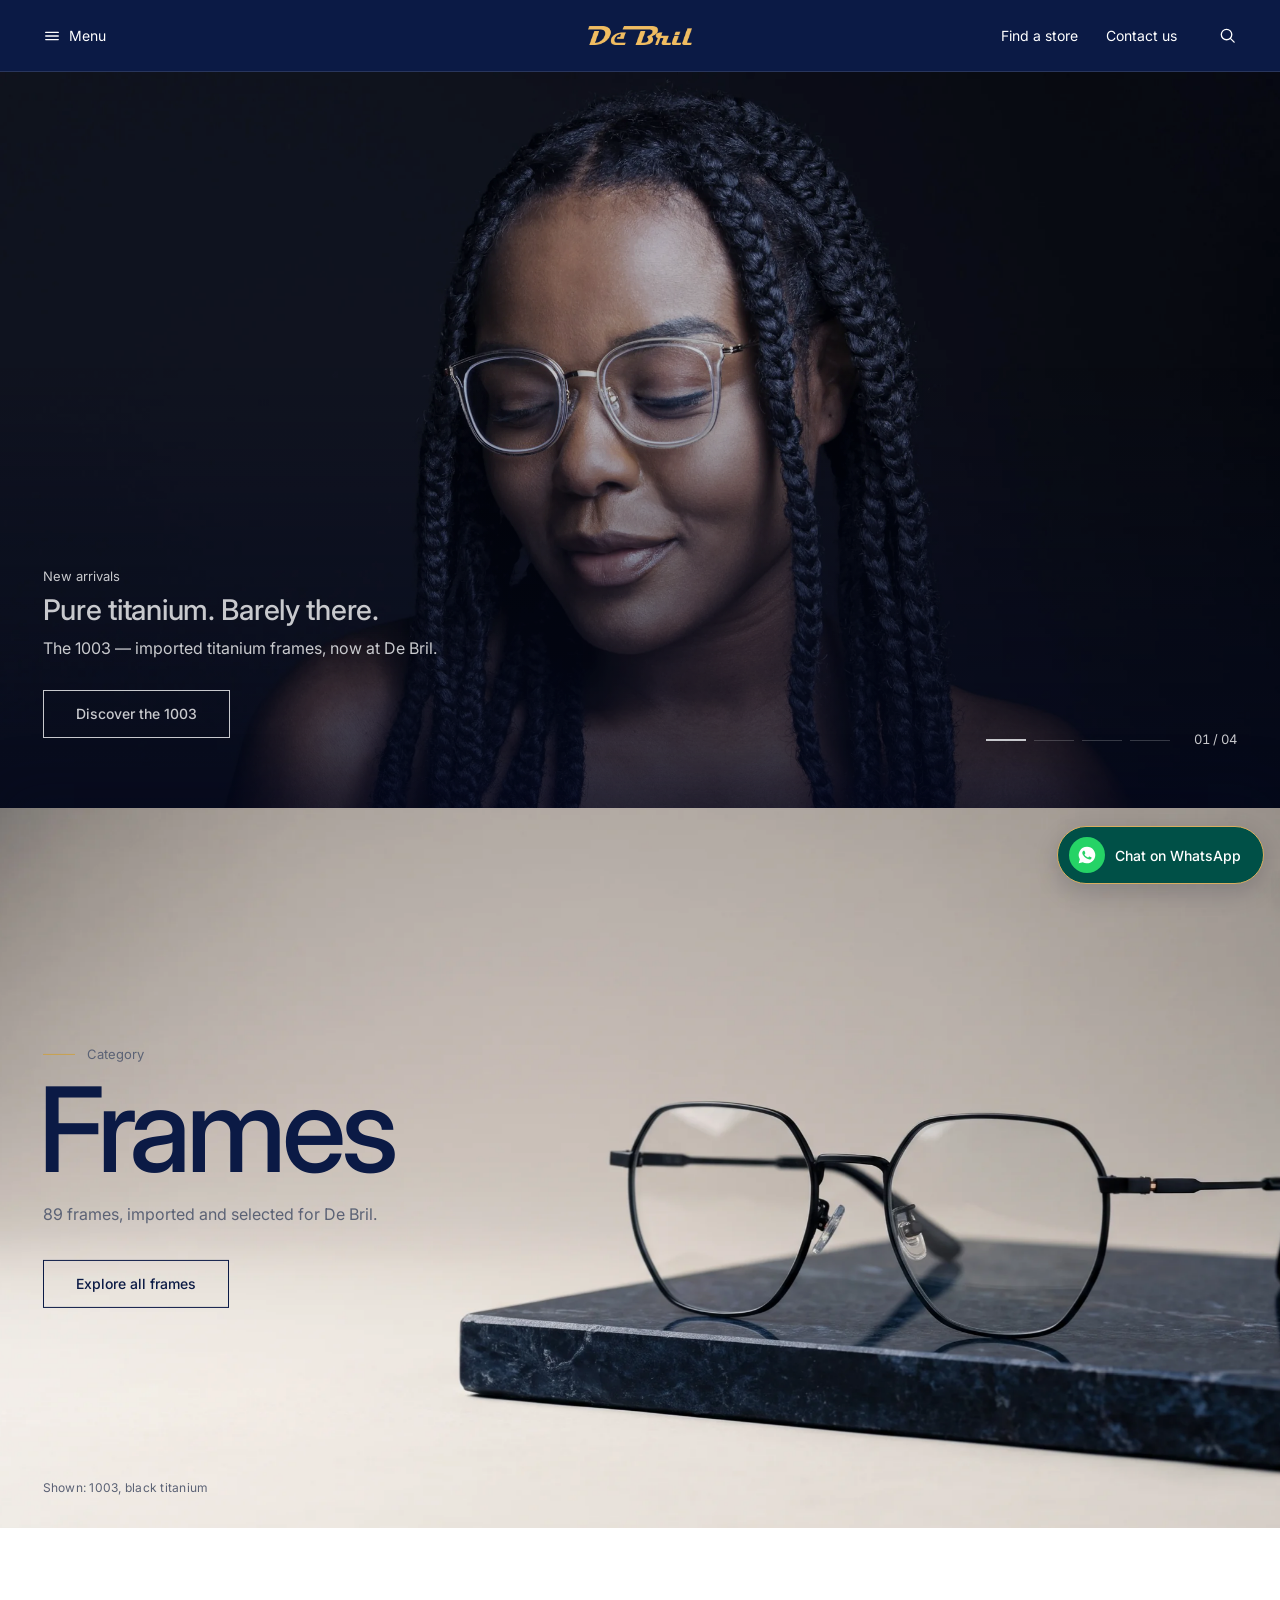
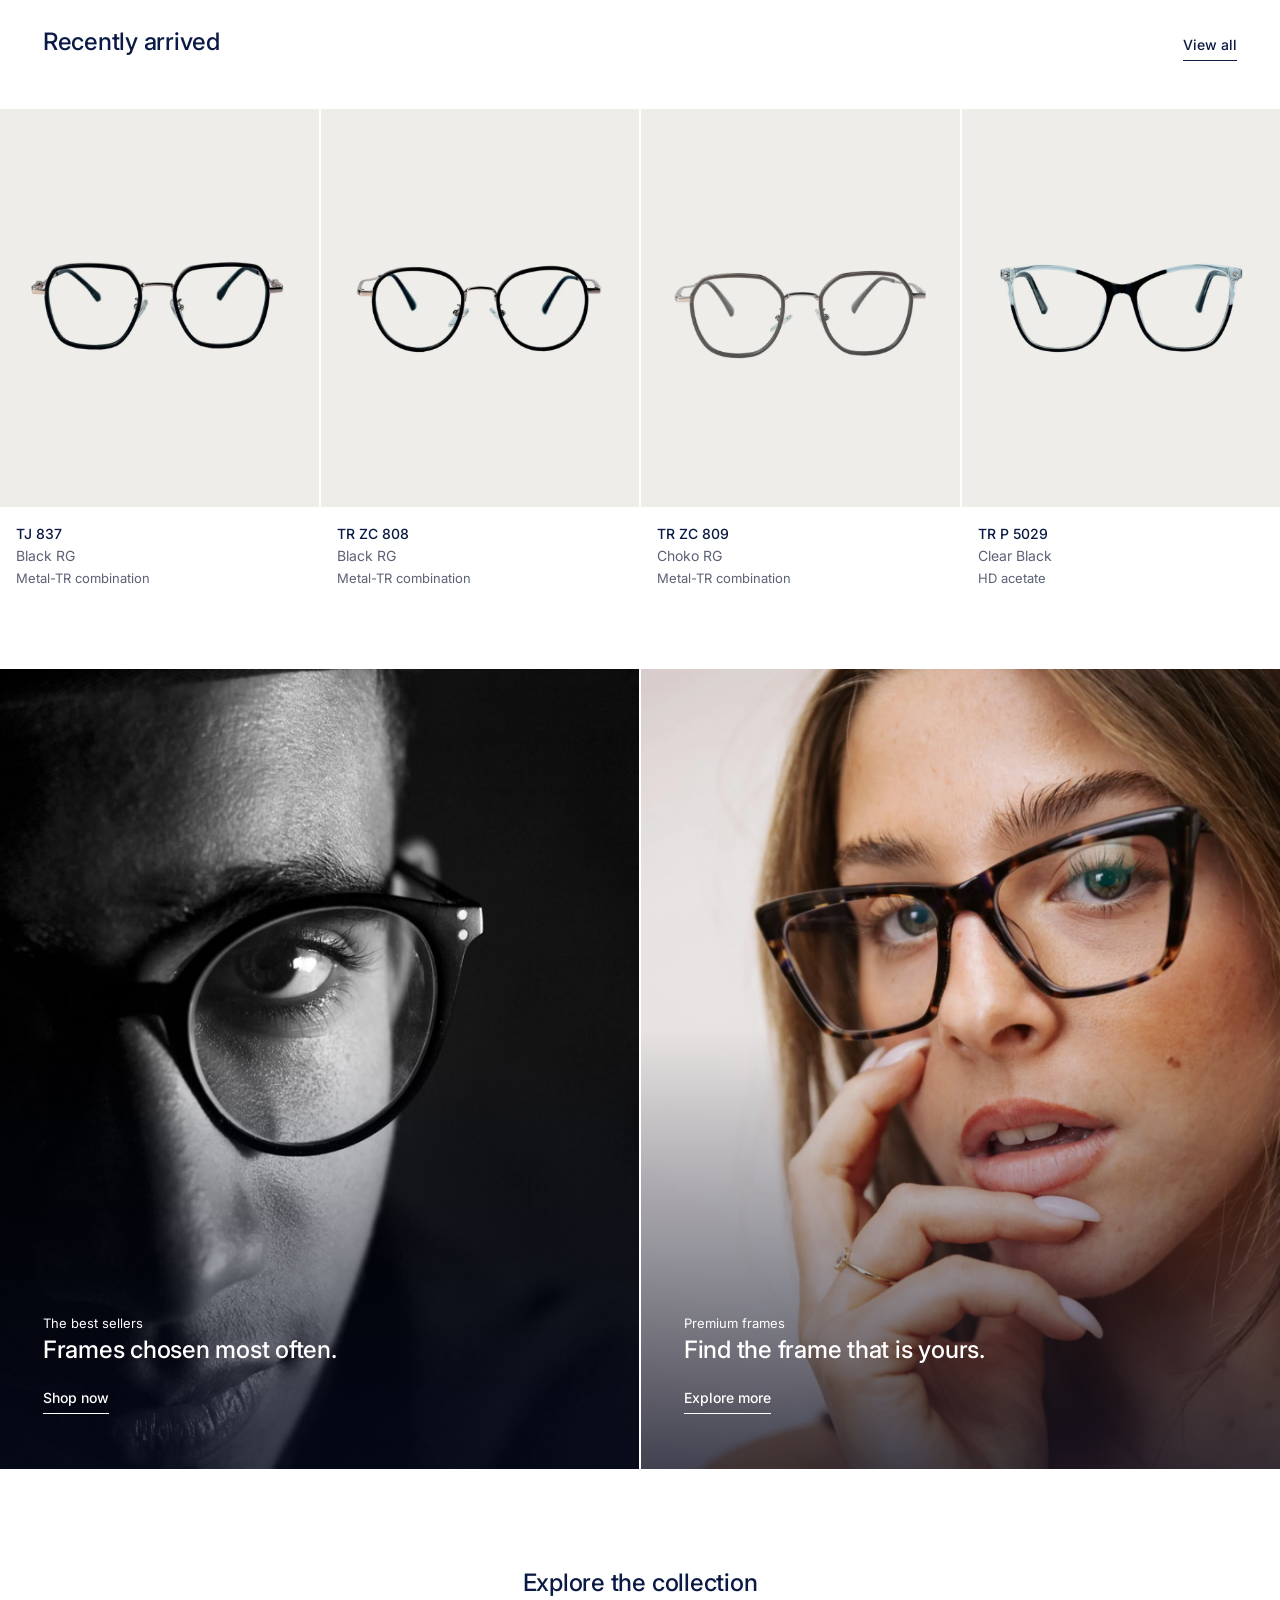
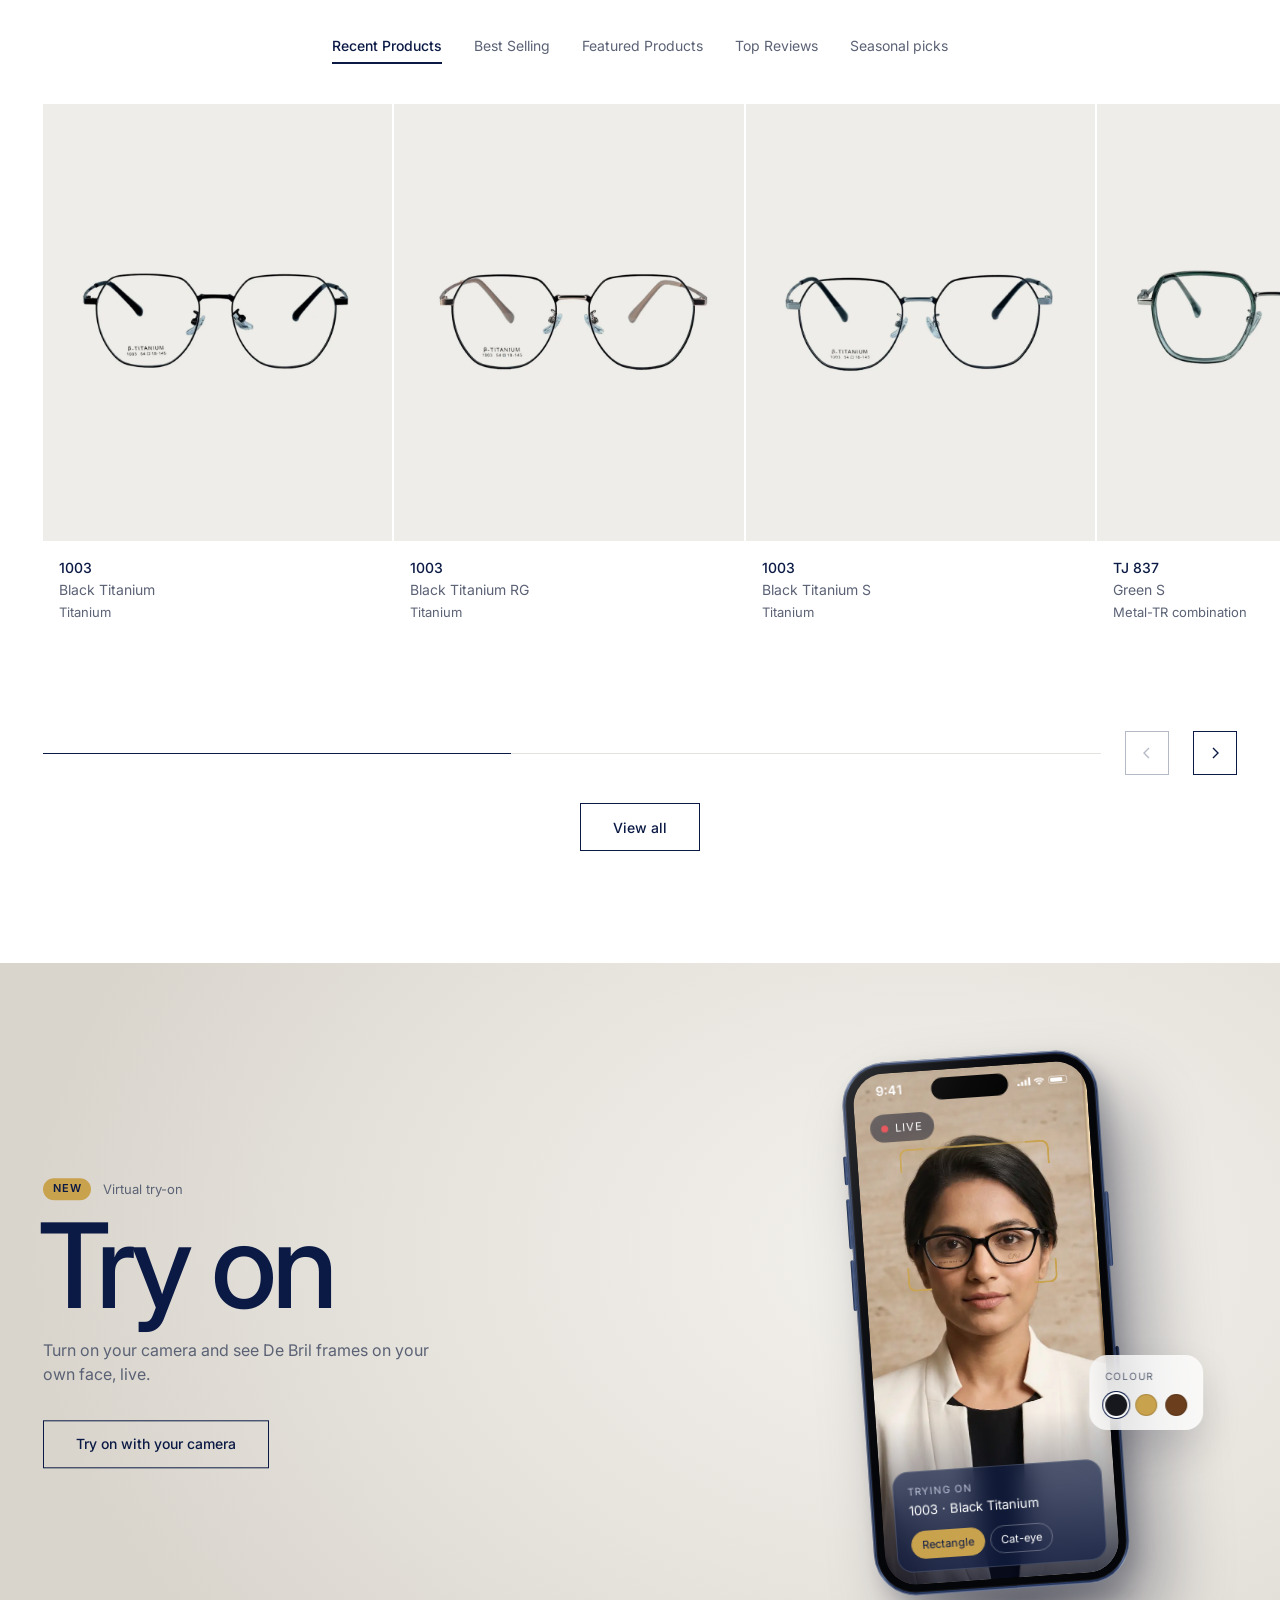
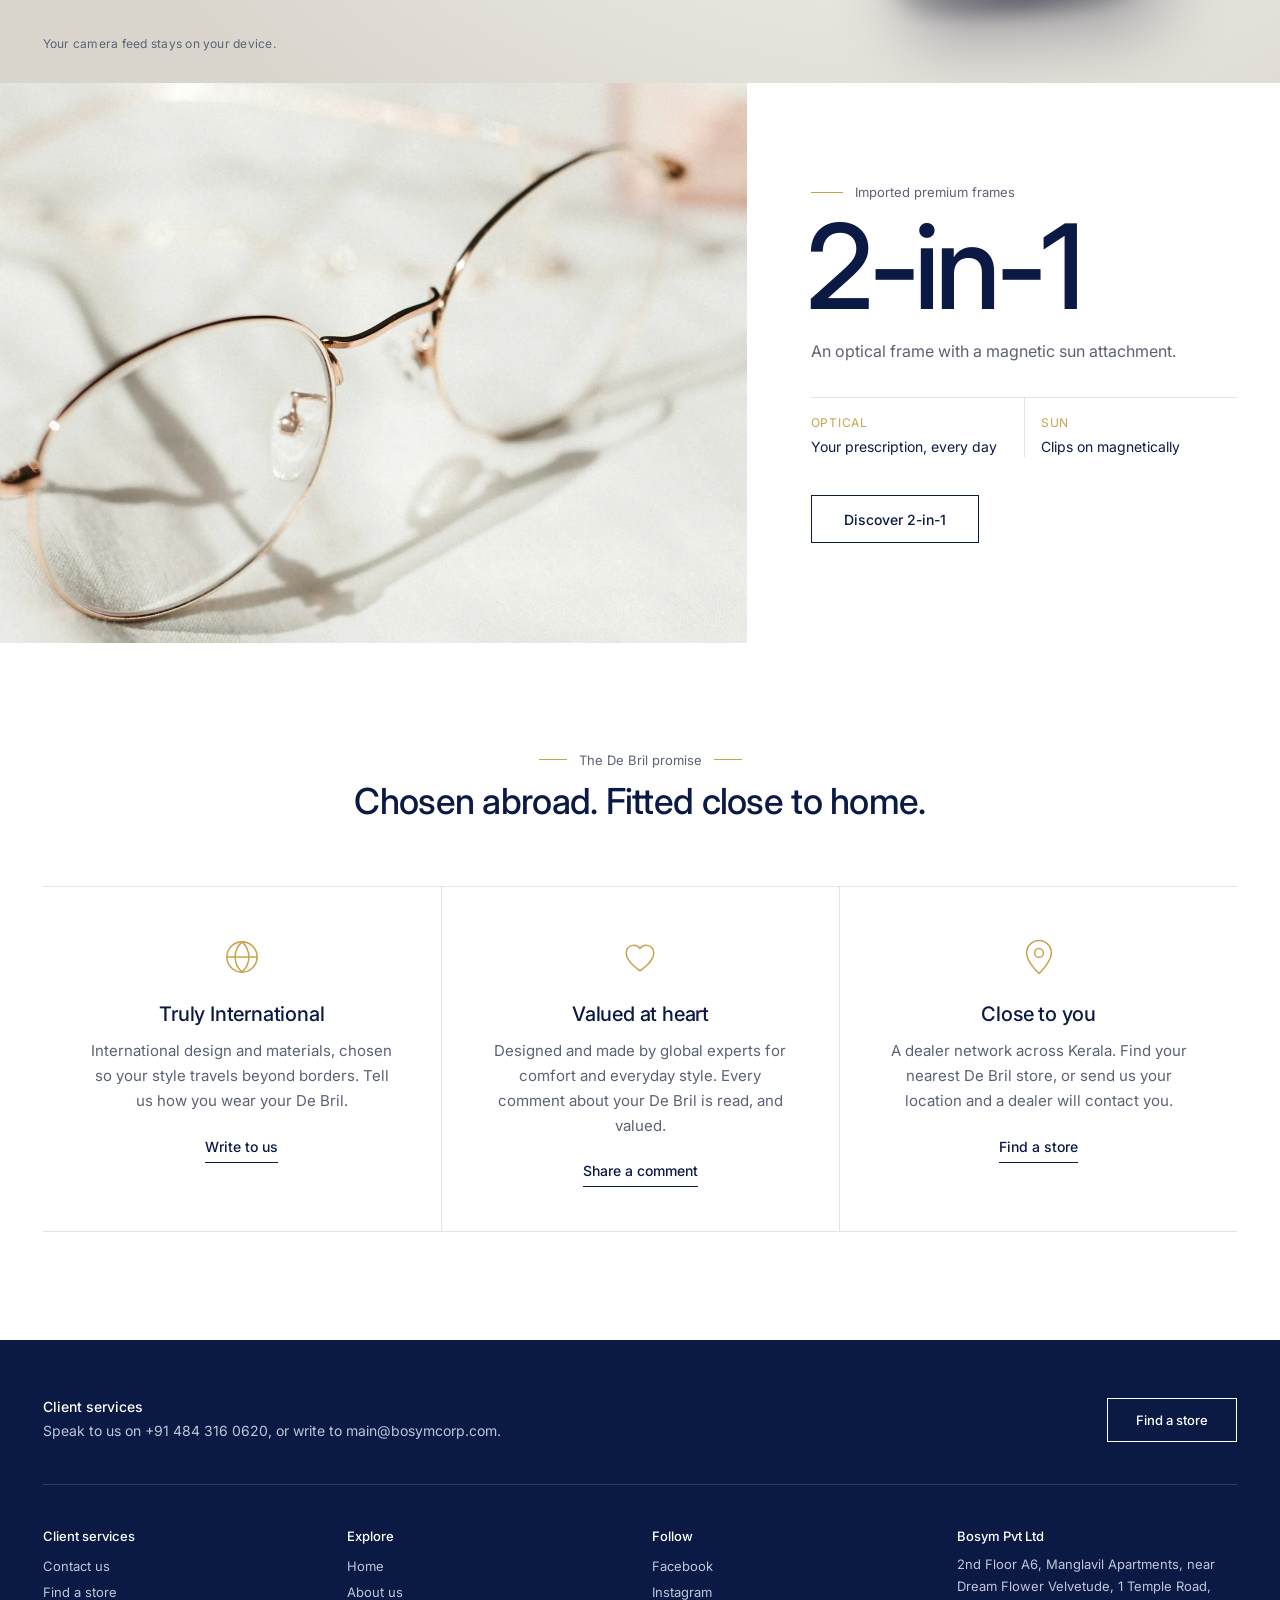
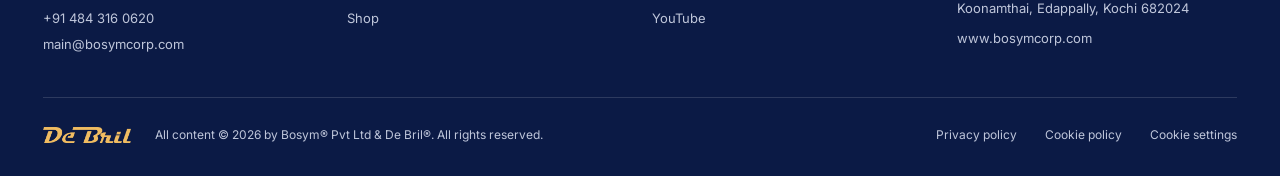
==== commit 385a8956: "Shop page with filters and search; homepage links point to it" ====
--- a/index.html
+++ b/index.html
@@ -36,7 +36,7 @@
     <nav aria-label="Main">
       <ul class="menu">
         <li><a href="index.html" aria-current="page">Home</a></li>
-        <li><a href="https://buydb.in/shop/">Shop</a></li>
+        <li><a href="shop.html">Shop</a></li>
         <li><a href="https://buydb.in/about-us/">About us</a></li>
         <li><a href="https://buydb.in/locate-us/">Find a store</a></li>
         <li><a href="https://buydb.in/contact-us/">Contact us</a></li>
@@ -46,20 +46,19 @@
   </div>
 </div>
 
-<!-- Search: drops down from under the header in navy, searches the live De Bril shop -->
+<!-- Search: drops down from under the header in navy, searches the shop page -->
 <div class="sheet sheet-t" id="search" hidden>
   <div class="sheet-bg" data-close></div>
   <div class="sheet-panel" role="dialog" aria-modal="true" aria-label="Search">
     <div class="srch">
-      <form action="https://buydb.in/" method="get" role="search">
+      <form action="shop.html" method="get" role="search">
         <svg viewBox="0 0 20 20" aria-hidden="true"><circle cx="9" cy="9" r="5.5"/><path d="m13 13 4 4"/></svg>
         <label for="q" class="vh">Search frames</label>
-        <input id="q" name="s" type="search" placeholder="Search frames" autocomplete="off" enterkeyhint="search">
-        <input type="hidden" name="post_type" value="product">
+        <input id="q" name="q" type="search" placeholder="Search frames" autocomplete="off" enterkeyhint="search">
         <button class="ibtn x" type="button" data-close aria-label="Close search"><svg viewBox="0 0 20 20" aria-hidden="true"><path d="m5 5 10 10M15 5 5 15"/></svg></button>
       </form>
       <p class="srch-k">Popular searches</p>
-      <ul class="srch-pop"><li><a href="https://buydb.in/?s=1003&amp;post_type=product">1003</a></li><li><a href="https://buydb.in/?s=Titanium&amp;post_type=product">Titanium</a></li><li><a href="https://buydb.in/?s=TJ+837&amp;post_type=product">TJ 837</a></li><li><a href="https://buydb.in/?s=Metal-TR&amp;post_type=product">Metal-TR</a></li><li><a href="https://buydb.in/?s=HD+acetate&amp;post_type=product">HD acetate</a></li><li><a href="https://buydb.in/?s=2-in-1&amp;post_type=product">2-in-1</a></li></ul>
+      <ul class="srch-pop"><li><a href="shop.html?q=1003">1003</a></li><li><a href="shop.html?q=Titanium">Titanium</a></li><li><a href="shop.html?q=TJ+837">TJ 837</a></li><li><a href="shop.html?q=Metal-TR">Metal-TR</a></li><li><a href="shop.html?q=HD+acetate">HD acetate</a></li><li><a href="shop.html?q=2-in-1">2-in-1</a></li></ul>
     </div>
   </div>
 </div>
@@ -73,32 +72,32 @@
       <button class="ibtn x" type="button" data-close aria-label="Close"><svg viewBox="0 0 20 20" aria-hidden="true"><path d="m5 5 10 10M15 5 5 15"/></svg></button>
     </div>
     <ul class="g-list">
-      <li><a class="g-tile" href="https://buydb.in/shop-2/?filter_gender=male">
+      <li><a class="g-tile" href="shop.html?gender=Men">
         <span class="g-n">01</span>
         <img class="g-ph" src="img/wearer-men.webp" alt="Man wearing black frames" width="900" height="1200" loading="lazy">
         <span class="g-name">Men</span>
         <span class="g-go">Men's frames <svg viewBox="0 0 16 16" aria-hidden="true"><path d="M3 8h10M9 4l4 4-4 4"/></svg></span>
       </a></li>
-      <li><a class="g-tile" href="https://buydb.in/shop-2/?filter_gender=female">
+      <li><a class="g-tile" href="shop.html?gender=Women">
         <span class="g-n">02</span>
         <img class="g-ph" src="img/wearer-women.webp" alt="Woman wearing black frames" width="900" height="1200" loading="lazy">
         <span class="g-name">Women</span>
         <span class="g-go">Women's frames <svg viewBox="0 0 16 16" aria-hidden="true"><path d="M3 8h10M9 4l4 4-4 4"/></svg></span>
       </a></li>
-      <li><a class="g-tile" href="https://buydb.in/shop-2/?filter_gender=child">
+      <li><a class="g-tile" href="shop.html?gender=Children">
         <span class="g-n">03</span>
         <img class="g-ph" src="img/wearer-kids.webp" alt="Boy wearing black frames" width="900" height="1200" loading="lazy">
         <span class="g-name">Children</span>
         <span class="g-go">Children's frames <svg viewBox="0 0 16 16" aria-hidden="true"><path d="M3 8h10M9 4l4 4-4 4"/></svg></span>
       </a></li>
-      <li><a class="g-tile" href="https://buydb.in/shop-2/?filter_gender=unisex">
+      <li><a class="g-tile" href="shop.html?gender=Unisex">
         <span class="g-n">04</span>
         <img class="g-ph" src="img/wearer-unisex.webp" alt="A woman and a man wearing frames" width="900" height="1200" loading="lazy">
         <span class="g-name">Unisex</span>
         <span class="g-go">Unisex frames <svg viewBox="0 0 16 16" aria-hidden="true"><path d="M3 8h10M9 4l4 4-4 4"/></svg></span>
       </a></li>
     </ul>
-    <a class="g-all ul" href="https://buydb.in/shop-2/">Or browse all frames</a>
+    <a class="g-all ul" href="shop.html">Or browse all frames</a>
   </div>
 </div>
 
@@ -108,7 +107,7 @@
 <section class="hero" aria-roledescription="carousel" aria-label="De Bril campaigns">
   <div class="slide is-on" aria-roledescription="slide" aria-label="1 of 4">
     <img src="img/hero.webp" alt="Woman with long braids wearing clear De Bril titanium frames" width="2880" height="1656" fetchpriority="high">
-    <div class="copy"><p class="k">New arrivals</p><h1 class="t">Pure titanium. Barely there.</h1><p>The 1003 — imported titanium frames, now at De Bril.</p><a class="btn btn-o" href="https://buydb.in/?s=1003&amp;post_type=product">Discover the 1003</a></div>
+    <div class="copy"><p class="k">New arrivals</p><h1 class="t">Pure titanium. Barely there.</h1><p>The 1003 — imported titanium frames, now at De Bril.</p><a class="btn btn-o" href="shop.html?q=1003">Discover the 1003</a></div>
   </div>
   <div class="slide" aria-roledescription="slide" aria-label="2 of 4" inert>
     <img src="img/premium.webp" alt="Woman in tortoiseshell cat-eye frames" width="1438" height="1800" loading="lazy" style="object-position:50% 25%">
@@ -116,11 +115,11 @@
   </div>
   <div class="slide" aria-roledescription="slide" aria-label="3 of 4" inert>
     <img src="img/best.webp" alt="Black and white portrait of a man in round frames" width="1438" height="1800" loading="lazy" style="object-position:50% 30%">
-    <div class="copy"><p class="k">The best sellers</p><h2 class="t">Frames chosen most often.</h2><p>The De Bril frames people come back for.</p><a class="btn btn-o" href="https://buydb.in/shop/">Shop now</a></div>
+    <div class="copy"><p class="k">The best sellers</p><h2 class="t">Frames chosen most often.</h2><p>The De Bril frames people come back for.</p><a class="btn btn-o" href="shop.html">Shop now</a></div>
   </div>
   <div class="slide" aria-roledescription="slide" aria-label="4 of 4" inert>
     <img src="img/still.webp" alt="Rose gold frames resting on linen" width="1440" height="1440" loading="lazy">
-    <div class="copy"><p class="k">Imported premium frames</p><h2 class="t">2-in-1, optical and sun.</h2><p>An optical frame with a magnetic sun attachment.</p><a class="btn btn-o" href="https://buydb.in/shop/">Discover 2-in-1</a></div>
+    <div class="copy"><p class="k">Imported premium frames</p><h2 class="t">2-in-1, optical and sun.</h2><p>An optical frame with a magnetic sun attachment.</p><a class="btn btn-o" href="shop.html?type=2-in-1">Discover 2-in-1</a></div>
   </div>
   <div class="hero-ui">
     <div class="dashes" role="tablist" aria-label="Choose a campaign">
@@ -140,20 +139,20 @@
     <p class="k">Category</p>
     <h2 id="board-h">Frames</h2>
     <p class="board-sub">89 frames, imported and selected for De Bril.</p>
-    <a class="btn btn-n" href="https://buydb.in/shop/">Explore all frames</a>
+    <a class="btn btn-n" href="shop.html">Explore all frames</a>
   </div>
   <p class="board-cap">Shown: 1003, black titanium</p>
 </section>
 
 <!-- 6 · Recently arrived -->
 <section class="prods" aria-labelledby="recent-h">
-  <div class="prods-head wrap"><h2 id="recent-h">Recently arrived</h2><a class="ul" href="https://buydb.in/shop/">View all</a></div>
+  <div class="prods-head wrap"><h2 id="recent-h">Recently arrived</h2><a class="ul" href="shop.html">View all</a></div>
   <ul class="grid" data-list="recent"></ul>
 </section>
 
 <!-- 7 · Mid banners -->
 <section class="duo">
-  <a class="banner" href="https://buydb.in/shop/">
+  <a class="banner" href="shop.html">
     <img src="img/best.webp" alt="Black and white portrait of a man in round frames" width="1438" height="1800" loading="lazy">
     <span class="banner-copy"><span class="k">The best sellers</span><span class="t">Frames chosen most often.</span><span class="ul">Shop now</span></span>
   </a>
@@ -179,7 +178,7 @@
     <button class="rail-btn" type="button" data-dir="-1" aria-label="Previous frames"><svg viewBox="0 0 16 16" aria-hidden="true"><path d="M10 3 5 8l5 5"/></svg></button>
     <button class="rail-btn" type="button" data-dir="1" aria-label="Next frames"><svg viewBox="0 0 16 16" aria-hidden="true"><path d="m6 3 5 5-5 5"/></svg></button>
   </div>
-  <p class="center"><a class="btn btn-n" href="https://buydb.in/shop/">View all</a></p>
+  <p class="center"><a class="btn btn-n" href="shop.html">View all</a></p>
 </section>
 
 <!-- 9 · Bottom banner -->
@@ -223,7 +222,7 @@
       <div><dt>Optical</dt><dd>Your prescription, every day</dd></div>
       <div><dt>Sun</dt><dd>Clips on magnetically</dd></div>
     </dl>
-    <a class="btn btn-n" href="https://buydb.in/shop/">Discover 2-in-1</a>
+    <a class="btn btn-n" href="shop.html?type=2-in-1">Discover 2-in-1</a>
   </div>
 </section>
 
@@ -268,7 +267,7 @@
     </div>
     <div class="foot-cols">
       <div><h3>Client services</h3><ul><li><a href="https://buydb.in/contact-us/">Contact us</a></li><li><a href="https://buydb.in/locate-us/">Find a store</a></li><li><a href="tel:+914843160620">+91 484 316 0620</a></li><li><a href="mailto:main@bosymcorp.com">main@bosymcorp.com</a></li></ul></div>
-      <div><h3>Explore</h3><ul><li><a href="index.html">Home</a></li><li><a href="https://buydb.in/about-us/">About us</a></li><li><a href="https://buydb.in/shop/">Shop</a></li></ul></div>
+      <div><h3>Explore</h3><ul><li><a href="index.html">Home</a></li><li><a href="https://buydb.in/about-us/">About us</a></li><li><a href="shop.html">Shop</a></li></ul></div>
       <div><h3>Follow</h3><ul><li><a href="https://www.facebook.com/">Facebook</a></li><li><a href="https://www.instagram.com/">Instagram</a></li><li><a href="https://www.youtube.com/">YouTube</a></li></ul></div>
       <div><h3>Bosym Pvt Ltd</h3><address>2nd Floor A6, Manglavil Apartments, near Dream Flower Velvetude, 1 Temple Road, Koonamthai, Edappally, Kochi 682024</address><ul><li><a href="https://www.bosymcorp.com/">www.bosymcorp.com</a></li></ul></div>
     </div>
--- a/site.css
+++ b/site.css
@@ -33,6 +33,8 @@
 .btn-o:hover{background:#fff;color:var(--navy);border-color:#fff}
 .btn-n{color:var(--navy)}
 .btn-n:hover{background:var(--navy);color:#fff}
+.btn-g{background:var(--gold);border-color:var(--gold);color:var(--navy)}
+.btn-g:hover{background:var(--navy);border-color:var(--navy);color:#fff}
 .btn-sq{height:44px;padding:0 28px;font-size:13px;color:var(--navy)}
 .btn-sq:hover{background:var(--navy);color:#fff}
 
@@ -326,6 +328,97 @@
 .foot-legal img{width:88px}
 .foot-legal .pol{margin-left:auto;display:flex;gap:28px}
 
+/* 15 · shop page */
+.shop-head{display:flex;justify-content:space-between;align-items:flex-end;gap:32px;flex-wrap:wrap;padding:clamp(48px,6vw,96px) var(--pad) clamp(32px,3.5vw,48px);background:radial-gradient(70% 120% at 80% 0%,#f3f1ec,#e7e4de 60%)}
+.shop-head .k{color:var(--grey);display:flex;align-items:center;gap:12px}
+.shop-head .k::before{content:"";width:32px;height:1px;background:var(--gold)}
+.shop-head h1{font-weight:500;font-size:clamp(48px,7vw,112px);line-height:.92;letter-spacing:-.045em;margin:10px 0 14px -.04em;color:var(--navy)}
+.shop-sub{color:var(--grey);font-size:clamp(15px,1.2vw,17px)}
+.wear{display:flex;flex-wrap:wrap;gap:6px}
+.wear button{height:42px;padding:0 20px;border-radius:999px;border:1px solid rgba(11,26,69,.25);font-size:14px;color:var(--navy);transition:background-color .25s,color .25s,border-color .25s}
+.wear button:hover{border-color:var(--navy)}
+.wear button[aria-pressed=true]{background:var(--navy);border-color:var(--navy);color:#fff}
+.tbar{position:sticky;top:72px;z-index:30;display:flex;align-items:center;gap:16px;min-height:60px;padding:8px var(--pad);background:rgba(255,255,255,.94);backdrop-filter:blur(10px);border-bottom:1px solid var(--line)}
+.fbtn{display:none;align-items:center;gap:8px;height:40px;padding:0 16px;border:1px solid var(--navy);font-size:14px;color:var(--navy)}
+.fbtn svg{width:18px;height:18px;fill:none;stroke:currentColor;stroke-width:1.5;stroke-linecap:round}
+.rcount{font-size:14px;color:var(--grey);white-space:nowrap}
+.chips{display:flex;flex-wrap:wrap;gap:6px;flex:1}
+.chip-x{height:30px;padding:0 12px;border-radius:999px;background:var(--stone);font-size:13px;color:var(--navy);transition:background-color .2s}
+.chip-x:hover{background:#e2ded6}
+.chip-x span{margin-left:4px;opacity:.6}
+.chip-clear{font-size:13px;color:var(--grey);text-decoration:underline;text-underline-offset:3px;padding:0 6px}
+.sortl{display:flex;align-items:center;gap:10px;margin-left:auto;font-size:14px;color:var(--grey)}
+.sortl select{height:40px;padding:0 34px 0 14px;border:1px solid var(--line);background:#fff url("data:image/svg+xml,%3Csvg xmlns='http://www.w3.org/2000/svg' viewBox='0 0 12 12'%3E%3Cpath d='m3 4.5 3 3 3-3' fill='none' stroke='%230b1a45' stroke-width='1.3'/%3E%3C/svg%3E") no-repeat right 12px center/12px;appearance:none;font:inherit;color:var(--navy);cursor:pointer}
+.shop-body{display:grid;grid-template-columns:260px 1fr;align-items:start}
+.filters{position:sticky;top:132px;max-height:calc(100vh - 132px);overflow:auto;padding:28px 28px 40px var(--pad);border-right:1px solid var(--line);outline:none;scrollbar-width:thin}
+.f-head{display:none}
+.f-apply{display:none}
+.f-veil{display:none}
+.fg{border:0;margin:0;padding:22px 0;border-top:1px solid var(--line)}
+.fg legend{padding:0;margin-bottom:12px;font-size:12px;letter-spacing:.08em;text-transform:uppercase;color:var(--navy);font-weight:500}
+.opt{display:flex;align-items:center;gap:10px;padding:5px 0;font-size:14px;color:var(--navy);cursor:pointer}
+.opt input{width:16px;height:16px;margin:0;accent-color:var(--navy)}
+.opt .n{margin-left:auto;font-size:12px;color:var(--grey)}
+.opt.is-zero{opacity:.38}
+.opt-sw input{position:absolute;opacity:0}
+.opt-sw i{width:18px;height:18px;border-radius:50%;background:var(--c);box-shadow:inset 0 0 0 1px rgba(0,0,0,.15);transition:box-shadow .2s}
+.opt-sw input:checked+i{box-shadow:0 0 0 2px #fff,0 0 0 3px var(--navy)}
+.opt-sw input:focus-visible+i{outline:2px solid var(--gold);outline-offset:3px}
+.tog{display:flex;gap:12px;align-items:flex-start;padding-bottom:22px;cursor:pointer}
+.tog input{position:absolute;opacity:0}
+.tog-ui{flex:none;width:38px;height:22px;border-radius:999px;background:#d5d3ce;position:relative;transition:background-color .25s;margin-top:1px}
+.tog-ui::after{content:"";position:absolute;top:3px;left:3px;width:16px;height:16px;border-radius:50%;background:#fff;box-shadow:0 1px 3px rgba(0,0,0,.2);transition:transform .3s var(--ease)}
+.tog input:checked+.tog-ui{background:var(--gold)}
+.tog input:checked+.tog-ui::after{transform:translateX(16px)}
+.tog input:focus-visible+.tog-ui{outline:2px solid var(--navy);outline-offset:2px}
+.tog b{display:block;font-weight:500;font-size:14px;color:var(--navy)}
+.tog small{font-size:12px;color:var(--grey)}
+.results{min-width:0}
+.grid.shop-grid{grid-template-columns:repeat(3,1fr)}
+@media (min-width:1500px){.grid.shop-grid{grid-template-columns:repeat(4,1fr)}}
+.shop-grid .card{animation:rise .6s var(--ease) both;animation-delay:calc(var(--i) * 30ms)}
+/* store photos are square shots on a blue backdrop: show them full-bleed, second photo on hover */
+.shop-grid .ph{aspect-ratio:1;background:#dfe6ee}
+.shop-grid .ph-a{display:block;padding:0;position:relative}
+.shop-grid .ph img{position:absolute;inset:0;width:100%;height:100%;object-fit:cover;mix-blend-mode:normal;transition:opacity .5s var(--ease),transform .9s var(--ease)}
+.shop-grid .ph img.alt{opacity:0}
+.shop-grid .card:hover .ph img.alt{opacity:1}
+.badge{position:absolute;top:12px;left:12px;z-index:2;padding:4px 10px;border-radius:999px;background:var(--gold);color:var(--navy);font-size:11px;font-weight:600;letter-spacing:.04em}
+.more-w{display:flex;justify-content:center;padding:40px 0 72px}
+.empty{padding:80px var(--pad);text-align:center;display:grid;justify-items:center;gap:12px}
+.empty h2{font-size:28px;font-weight:500;color:var(--navy)}
+.empty p{color:var(--grey);max-width:380px;margin-bottom:12px}
+.shop-store{display:grid;justify-items:center;text-align:center;gap:14px;padding:clamp(64px,7vw,104px) var(--pad);background:var(--stone);color:var(--navy)}
+.shop-store .k{color:var(--grey)}
+.shop-store h2{font-size:clamp(26px,3vw,40px);font-weight:400;letter-spacing:-.02em;max-width:620px;margin-bottom:12px}
+main.shop-page>section{position:relative;z-index:1}
+main>section.shop-head{background:radial-gradient(70% 120% at 80% 0%,#f3f1ec,#e7e4de 60%)}
+main>section.shop-store{background:var(--stone)}
+@media (max-width:1024px){
+  .shop-body{grid-template-columns:1fr}
+  .fbtn{display:inline-flex}
+  .filters{position:fixed;inset:0 auto 0 0;z-index:70;width:min(360px,88vw);max-height:none;background:#fff;padding:16px 24px 0;border:0;transform:translateX(-100%);transition:transform .45s var(--ease);display:flex;flex-direction:column}
+  .filters.is-open{transform:none}
+  .filters #fgroups{flex:1}
+  .f-head{display:flex;justify-content:space-between;align-items:center;padding-bottom:12px}
+  .f-head h2{font-size:18px;font-weight:500;color:var(--navy)}
+  .f-head .x{color:var(--navy)}
+  .f-apply{display:block;position:sticky;bottom:0;padding:16px 0 20px;background:#fff;border-top:1px solid var(--line)}
+  .f-apply .btn{width:100%}
+  .f-veil{display:block;position:fixed;inset:0;z-index:69;background:rgba(5,10,31,.4);opacity:0;pointer-events:none;transition:opacity .35s}
+  .filters.is-open+.f-veil{opacity:1;pointer-events:auto}
+  .grid.shop-grid{grid-template-columns:repeat(3,1fr)}
+}
+@media (max-width:767px){
+  .tbar{top:60px;flex-wrap:wrap;gap:10px}
+  .sortl span{display:none}
+  .chips{order:3;flex-basis:100%}
+  .chips:empty{display:none}
+  .grid.shop-grid{grid-template-columns:repeat(2,1fr)}
+  .wear{width:100%;overflow-x:auto;flex-wrap:nowrap;scrollbar-width:none}
+  .wear button{flex:none;height:38px;padding:0 16px}
+}
+
 /* 14 · WhatsApp */
 .wa{position:fixed;right:16px;bottom:16px;z-index:50;display:flex;align-items:center;gap:10px;height:58px;padding:0 22px 0 11px;border-radius:999px;background:var(--wa);border:1px solid #d9ae5f;color:#fff;font-size:14px;font-weight:500;box-shadow:0 8px 24px rgba(5,10,31,.18);transition:transform .25s var(--ease)}
 .wa:hover{transform:translateY(-2px)}
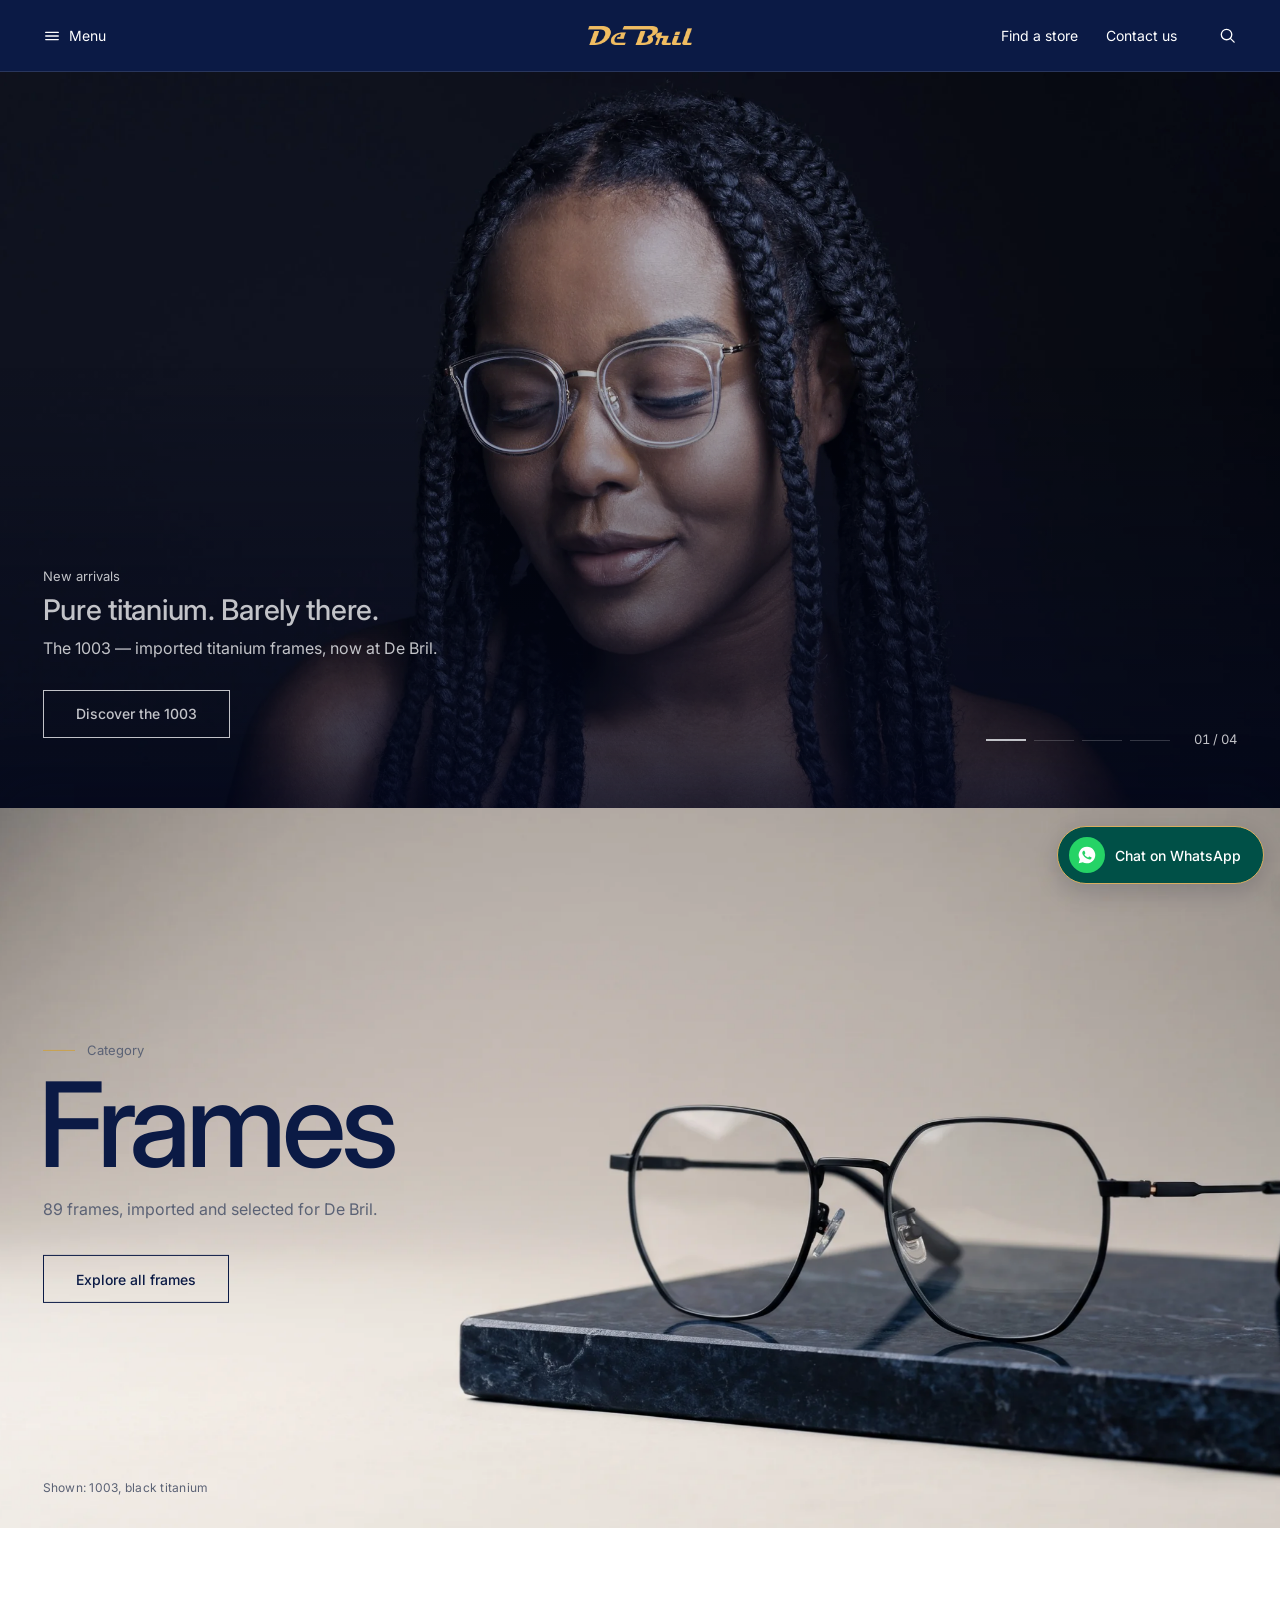
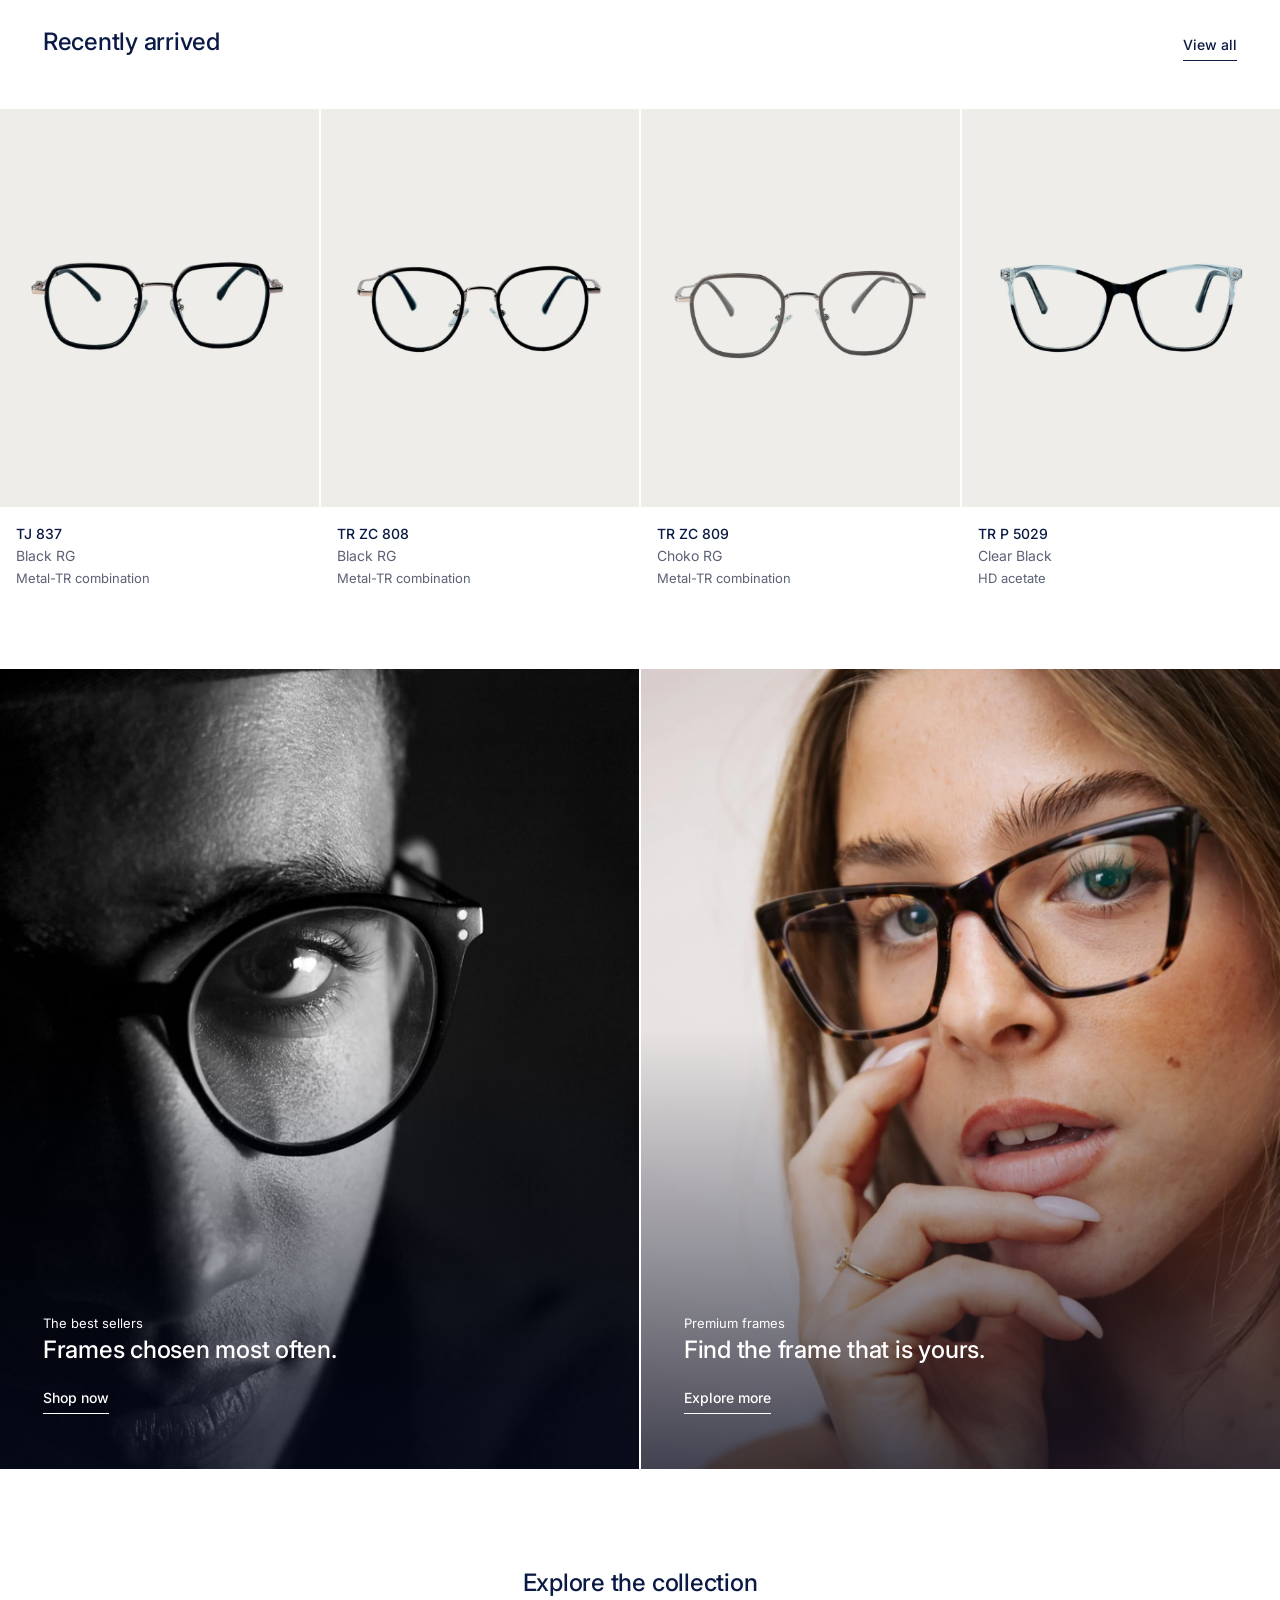
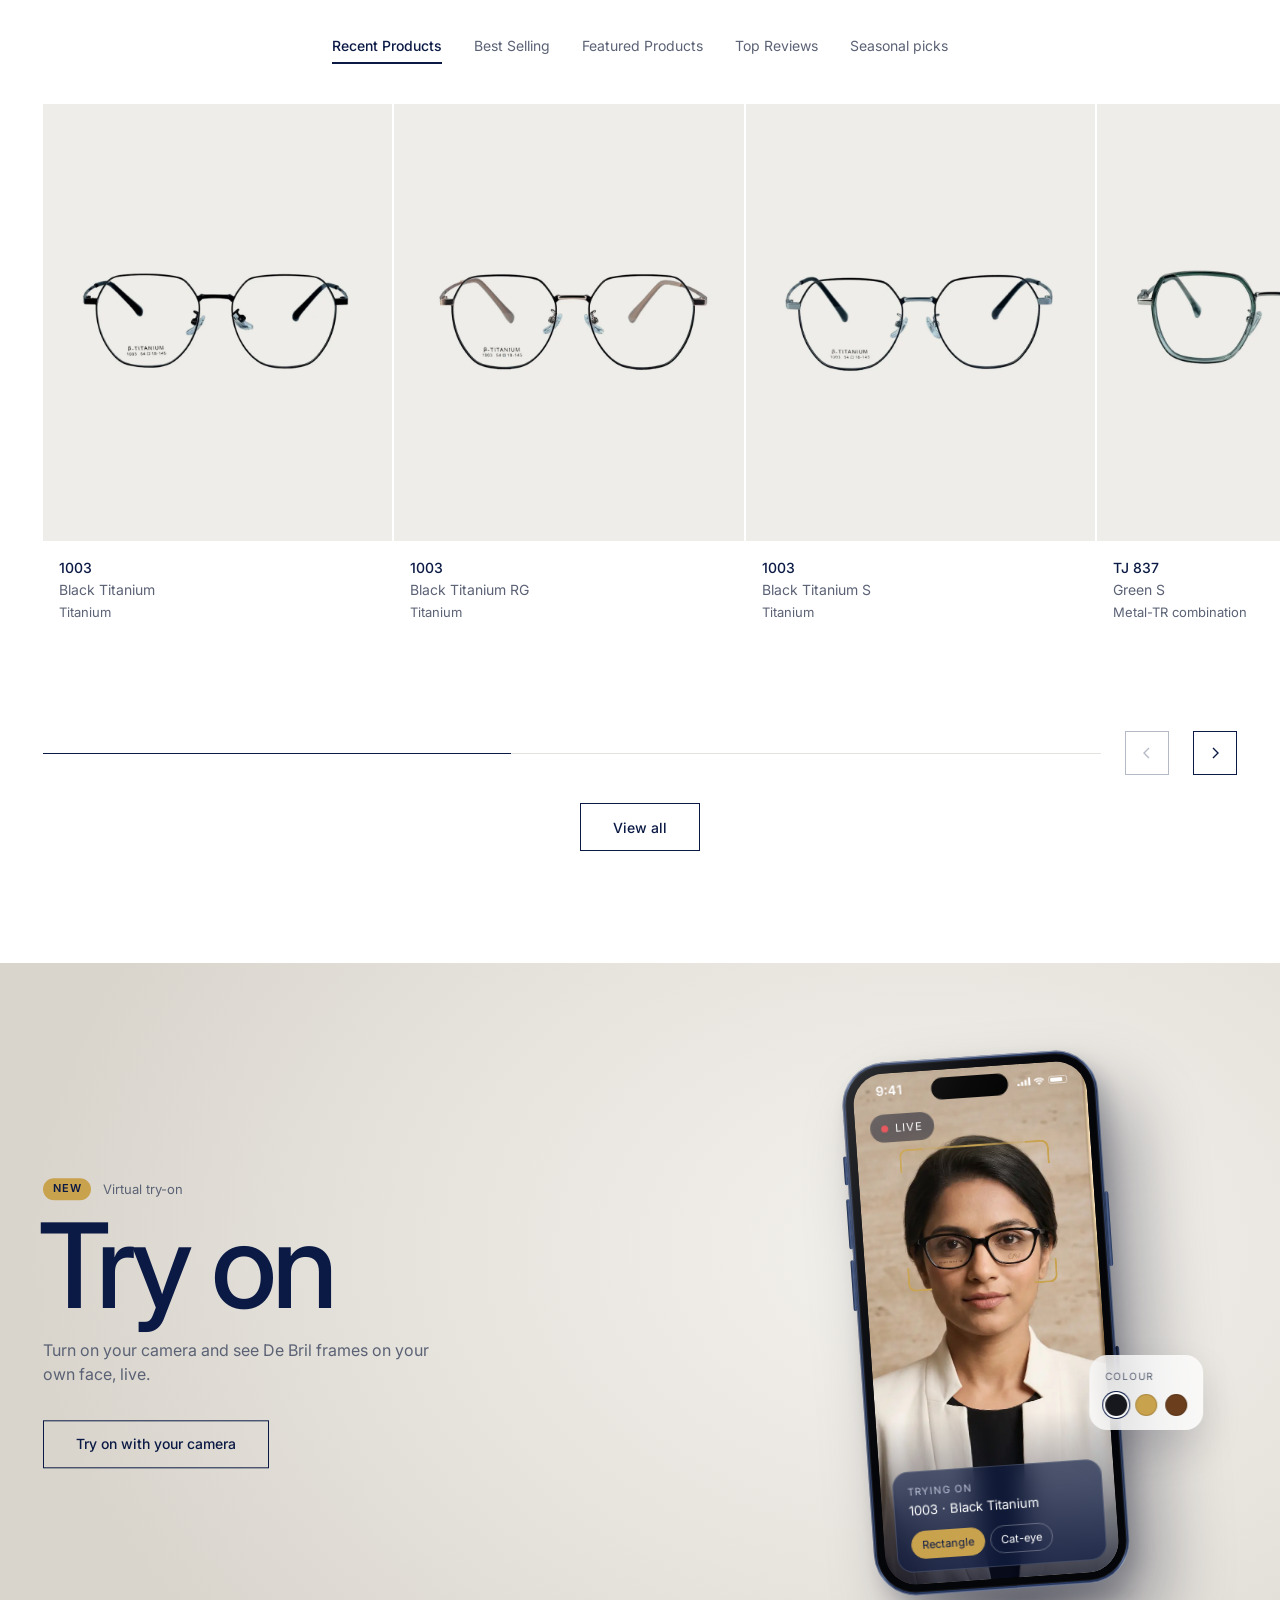
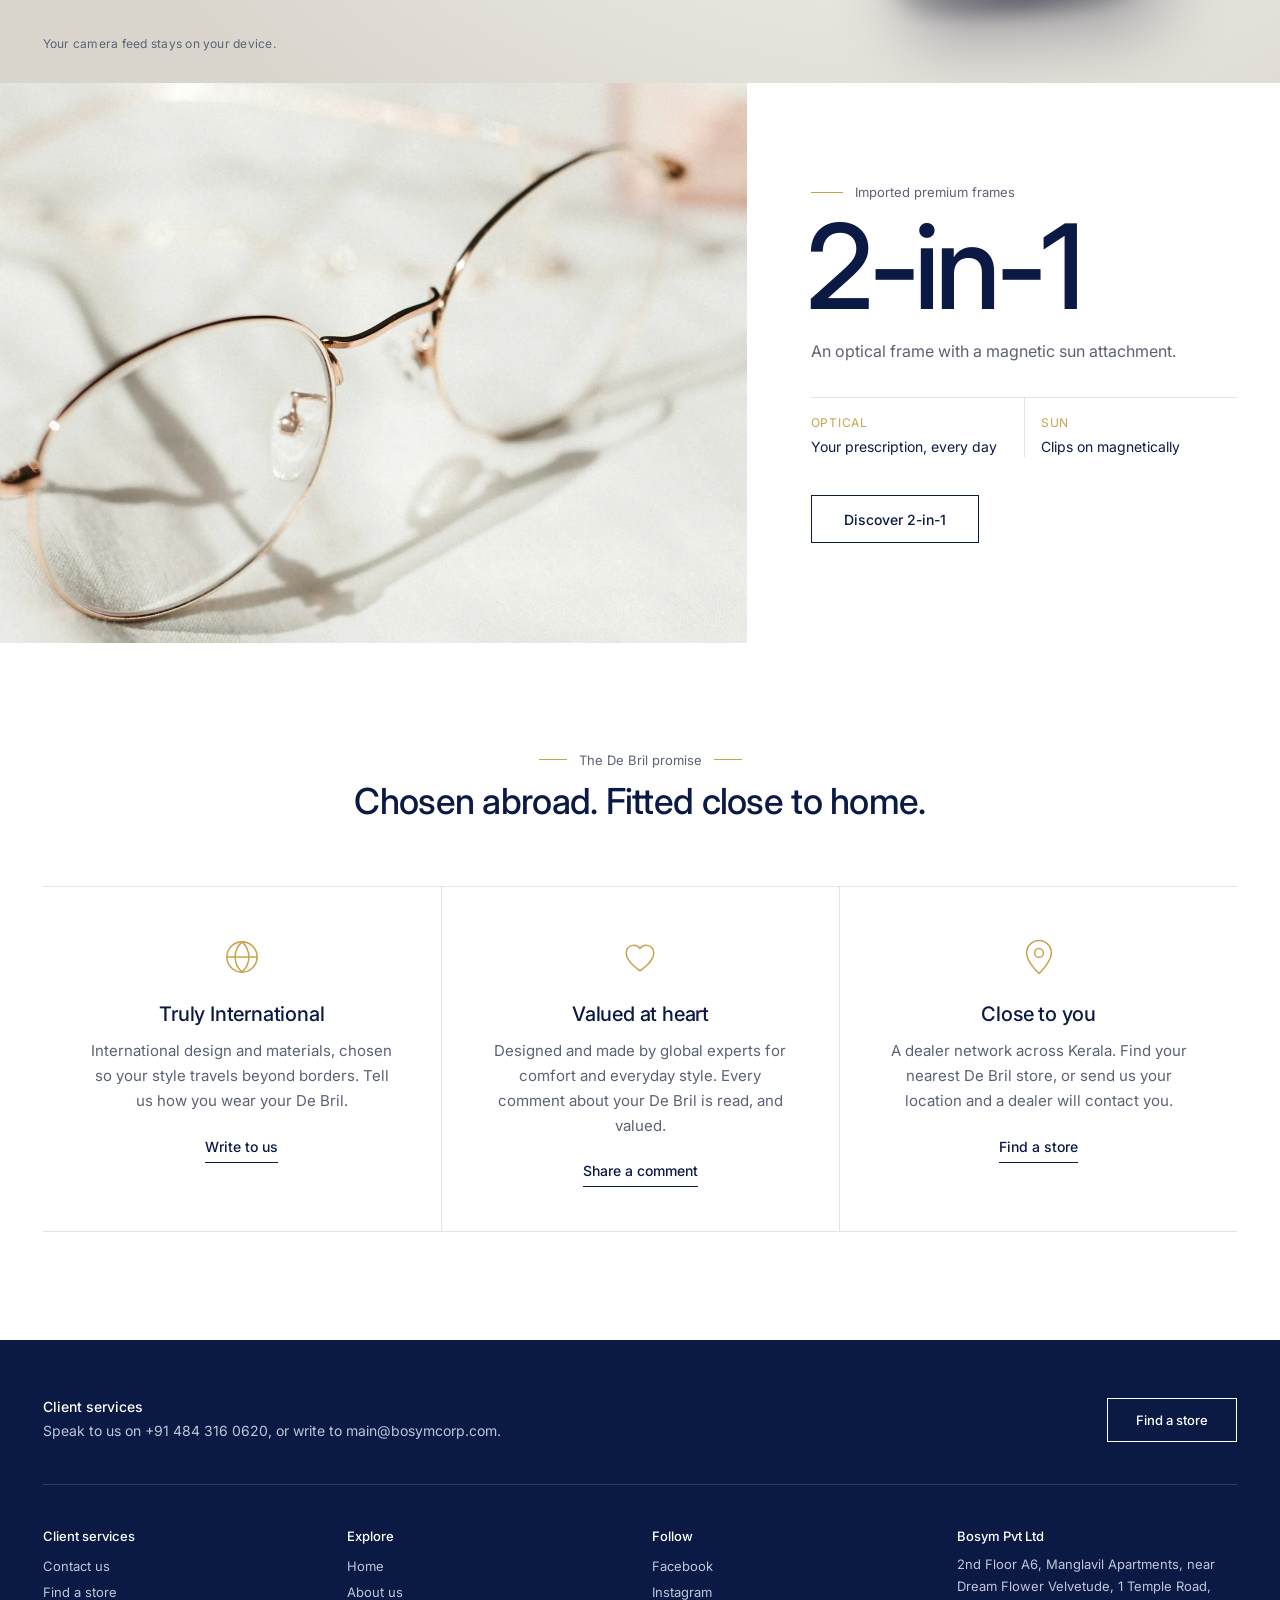
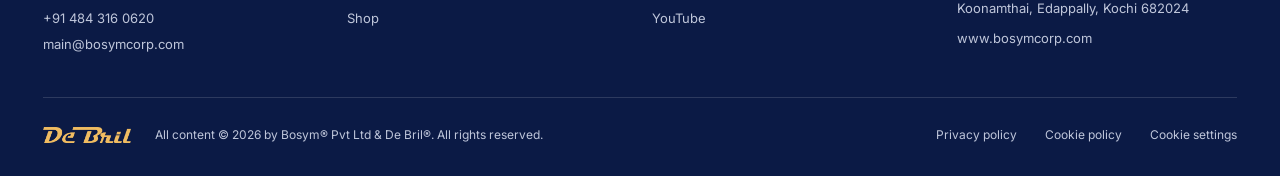
==== commit 6e807124: "About us page; About links point to it" ====
--- a/index.html
+++ b/index.html
@@ -37,7 +37,7 @@
       <ul class="menu">
         <li><a href="index.html" aria-current="page">Home</a></li>
         <li><a href="shop.html">Shop</a></li>
-        <li><a href="https://buydb.in/about-us/">About us</a></li>
+        <li><a href="about.html">About us</a></li>
         <li><a href="https://buydb.in/locate-us/">Find a store</a></li>
         <li><a href="https://buydb.in/contact-us/">Contact us</a></li>
       </ul>
@@ -267,7 +267,7 @@
     </div>
     <div class="foot-cols">
       <div><h3>Client services</h3><ul><li><a href="https://buydb.in/contact-us/">Contact us</a></li><li><a href="https://buydb.in/locate-us/">Find a store</a></li><li><a href="tel:+914843160620">+91 484 316 0620</a></li><li><a href="mailto:main@bosymcorp.com">main@bosymcorp.com</a></li></ul></div>
-      <div><h3>Explore</h3><ul><li><a href="index.html">Home</a></li><li><a href="https://buydb.in/about-us/">About us</a></li><li><a href="shop.html">Shop</a></li></ul></div>
+      <div><h3>Explore</h3><ul><li><a href="index.html">Home</a></li><li><a href="about.html">About us</a></li><li><a href="shop.html">Shop</a></li></ul></div>
       <div><h3>Follow</h3><ul><li><a href="https://www.facebook.com/">Facebook</a></li><li><a href="https://www.instagram.com/">Instagram</a></li><li><a href="https://www.youtube.com/">YouTube</a></li></ul></div>
       <div><h3>Bosym Pvt Ltd</h3><address>2nd Floor A6, Manglavil Apartments, near Dream Flower Velvetude, 1 Temple Road, Koonamthai, Edappally, Kochi 682024</address><ul><li><a href="https://www.bosymcorp.com/">www.bosymcorp.com</a></li></ul></div>
     </div>
--- a/site.css
+++ b/site.css
@@ -419,6 +419,51 @@
   .wear button{flex:none;height:38px;padding:0 16px}
 }
 
+/* 16 · about page */
+main>section.ab-head{background:radial-gradient(70% 120% at 80% 0%,#f3f1ec,#e7e4de 60%)}
+.ab-head{padding:clamp(64px,8vw,128px) var(--pad) clamp(48px,5vw,80px)}
+.ab-head .k,.ab-mats .k{color:var(--grey);display:flex;align-items:center;gap:12px}
+.ab-head .k::before,.ab-mats .k::before{content:"";width:32px;height:1px;background:var(--gold)}
+.ab-head h1{max-width:13ch;margin:18px 0 28px -.04em;font-weight:500;font-size:clamp(48px,7.4vw,124px);line-height:.95;letter-spacing:-.045em;color:var(--navy)}
+.ab-head h1 em{font-style:normal;color:var(--gold)}
+.ab-lede{max-width:560px;font-size:clamp(16px,1.3vw,19px);line-height:1.6;color:var(--grey)}
+.ab-wide{margin:0;height:clamp(320px,52vw,720px);overflow:hidden;background:var(--deep)}
+.ab-wide img{width:100%;height:100%;object-fit:cover;object-position:50% 35%}
+.ab-story{display:grid;grid-template-columns:1.1fr 1fr;gap:clamp(32px,6vw,120px);padding:clamp(72px,8vw,128px) var(--pad)}
+.ab-story h2{font-size:clamp(30px,3.4vw,52px);font-weight:400;line-height:1.1;letter-spacing:-.03em;color:var(--navy)}
+.ab-story-copy{display:grid;gap:20px;align-content:start;padding-top:8px;font-size:17px;line-height:1.7;color:var(--grey)}
+.ab-nums{display:grid;grid-template-columns:repeat(4,1fr);margin:0 var(--pad);border-top:1px solid var(--line);border-bottom:1px solid var(--line)}
+.ab-nums div{display:grid;gap:6px;padding:36px 24px 36px 0}
+.ab-nums div+div{padding-left:24px;border-left:1px solid var(--line)}
+.ab-nums b{font-weight:500;font-size:clamp(40px,4.4vw,68px);letter-spacing:-.04em;line-height:1;color:var(--navy)}
+.ab-nums span{font-size:14px;color:var(--grey)}
+.ab-pillars{display:grid;grid-template-columns:repeat(3,1fr);gap:2px;padding:clamp(72px,8vw,128px) var(--pad)}
+.ab-pillars article{position:relative;display:grid;align-content:start;gap:10px;padding-right:24px}
+.ab-pillars img{width:100%;aspect-ratio:4/5;object-fit:cover;margin-bottom:14px;transition:transform 1.2s var(--ease)}
+.ab-pillars article:hover img{transform:scale(1.02)}
+.ab-n{position:absolute;top:14px;left:14px;z-index:1;padding:4px 10px;border-radius:999px;background:rgba(255,255,255,.88);font-size:12px;letter-spacing:.08em;color:var(--navy)}
+.ab-pillars h3{font-size:20px;font-weight:500;color:var(--navy);letter-spacing:-.01em}
+.ab-pillars p{font-size:15px;line-height:1.6;color:var(--grey)}
+main>section.ab-mats{background:var(--navy)}
+.ab-mats{display:grid;grid-template-columns:1fr 1.4fr;gap:clamp(32px,6vw,96px);padding:clamp(72px,8vw,128px) var(--pad);color:#fff}
+.ab-mats .k{color:var(--mist)}
+.ab-mats h2{margin-top:16px;font-size:clamp(30px,3.4vw,52px);font-weight:400;line-height:1.1;letter-spacing:-.03em}
+.ab-mats ul{border-top:1px solid rgba(255,255,255,.16)}
+.ab-mats li{display:flex;align-items:center;gap:20px;padding:18px 0;border-bottom:1px solid rgba(255,255,255,.16);font-size:clamp(24px,2.6vw,40px);letter-spacing:-.02em;transition:color .3s,padding-left .4s var(--ease)}
+.ab-mats li::before{content:"";width:10px;height:10px;border-radius:50%;border:1px solid var(--gold);transition:background-color .3s}
+.ab-mats li:hover{color:var(--gold);padding-left:10px}
+.ab-mats li:hover::before{background:var(--gold)}
+.ab-close{padding-block:clamp(48px,5vw,80px)}
+.ab-ctas{display:flex;align-items:center;gap:28px;margin-top:28px;color:var(--navy)}
+@media (max-width:900px){
+  .ab-story,.ab-mats{grid-template-columns:1fr}
+  .ab-nums{grid-template-columns:1fr 1fr}
+  .ab-nums div:nth-child(3){padding-left:0;border-left:0}
+  .ab-nums div:nth-child(n+3){border-top:1px solid var(--line)}
+  .ab-pillars{grid-template-columns:1fr;gap:48px}
+  .ab-pillars article{padding-right:0}
+}
+
 /* 14 · WhatsApp */
 .wa{position:fixed;right:16px;bottom:16px;z-index:50;display:flex;align-items:center;gap:10px;height:58px;padding:0 22px 0 11px;border-radius:999px;background:var(--wa);border:1px solid #d9ae5f;color:#fff;font-size:14px;font-weight:500;box-shadow:0 8px 24px rgba(5,10,31,.18);transition:transform .25s var(--ease)}
 .wa:hover{transform:translateY(-2px)}
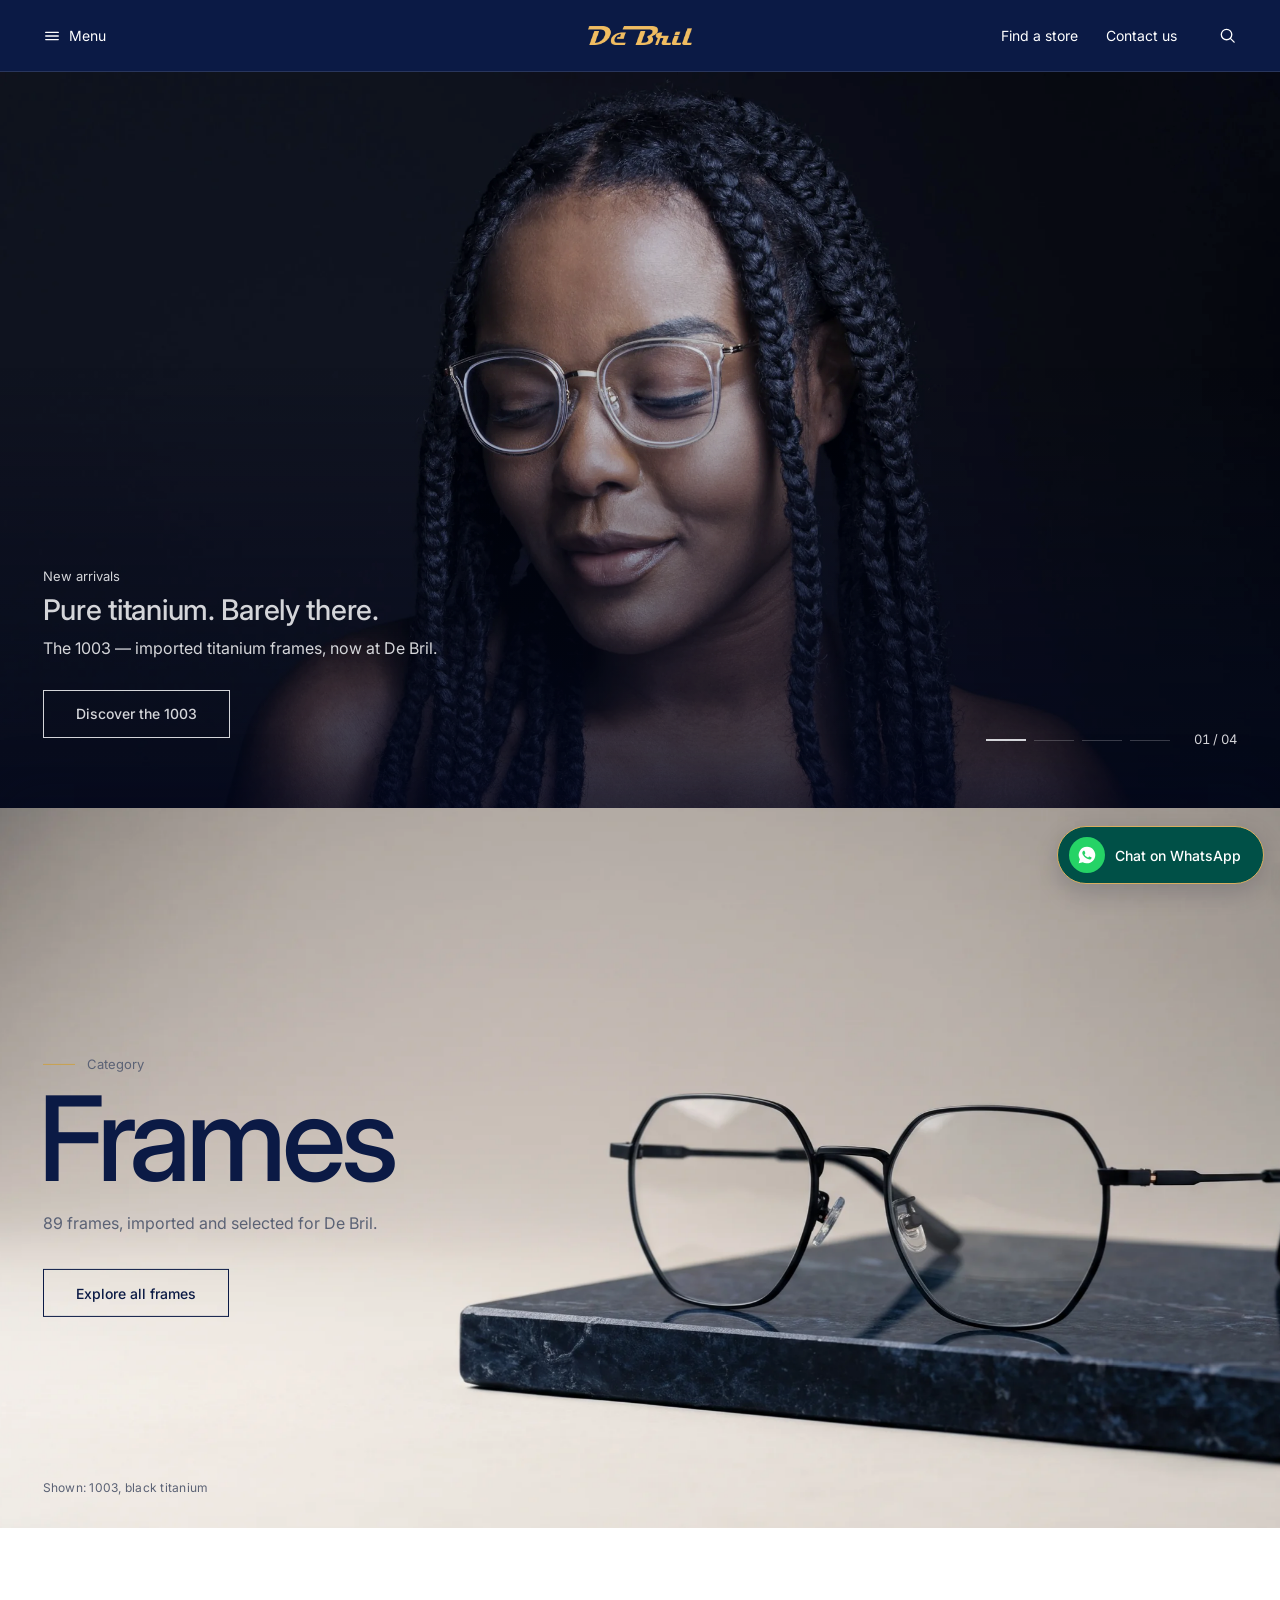
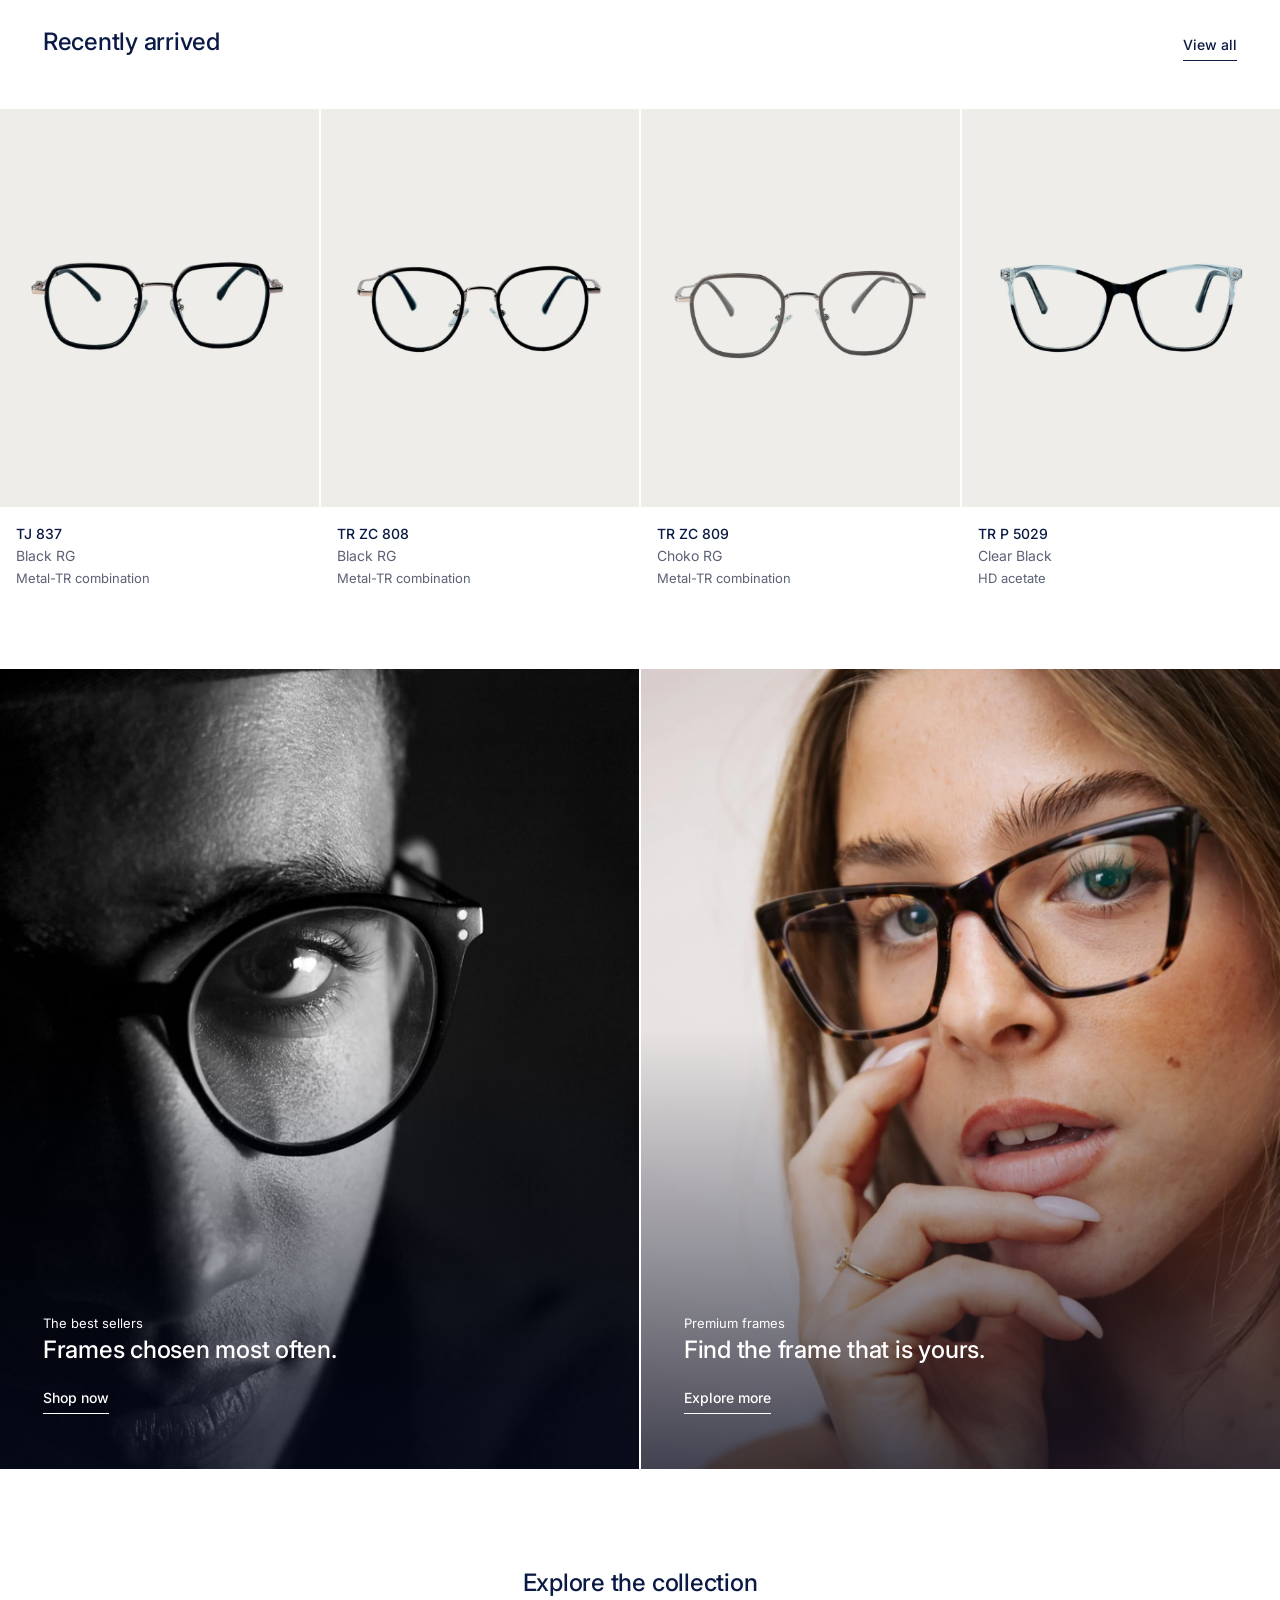
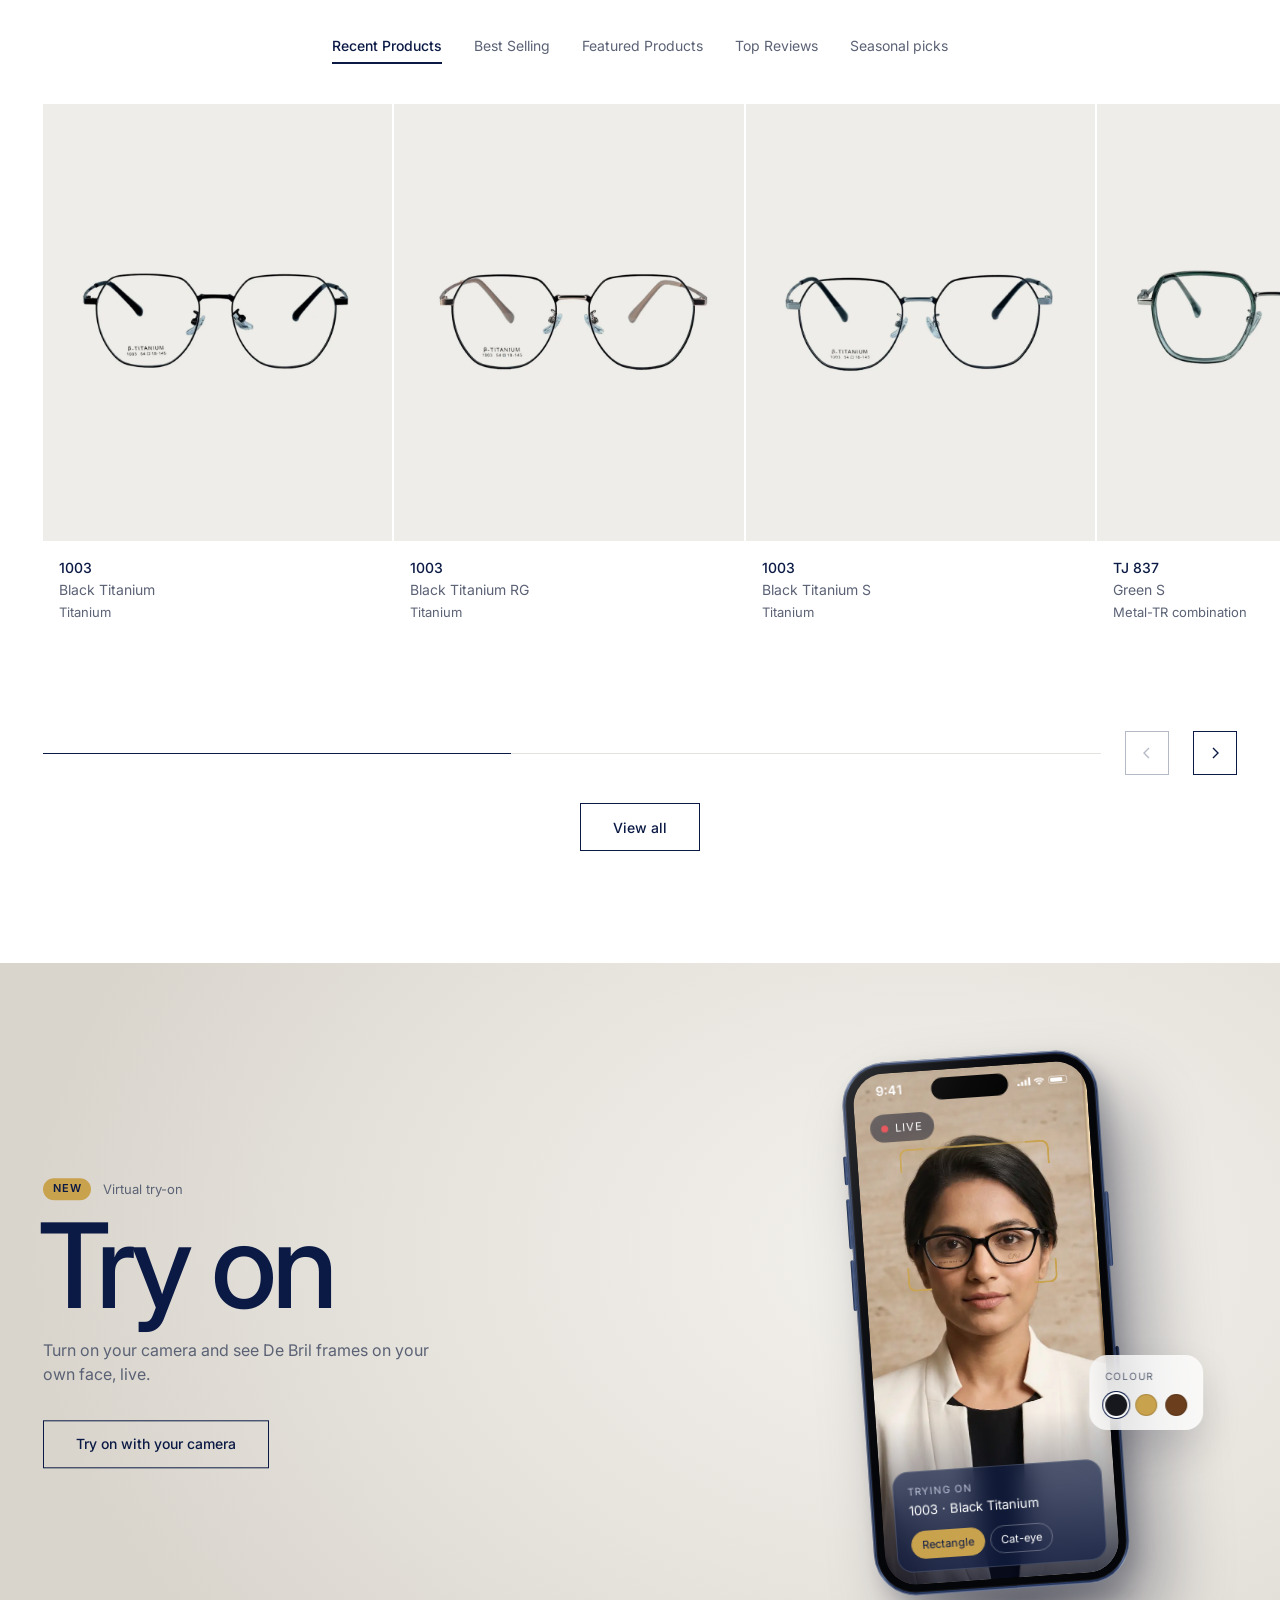
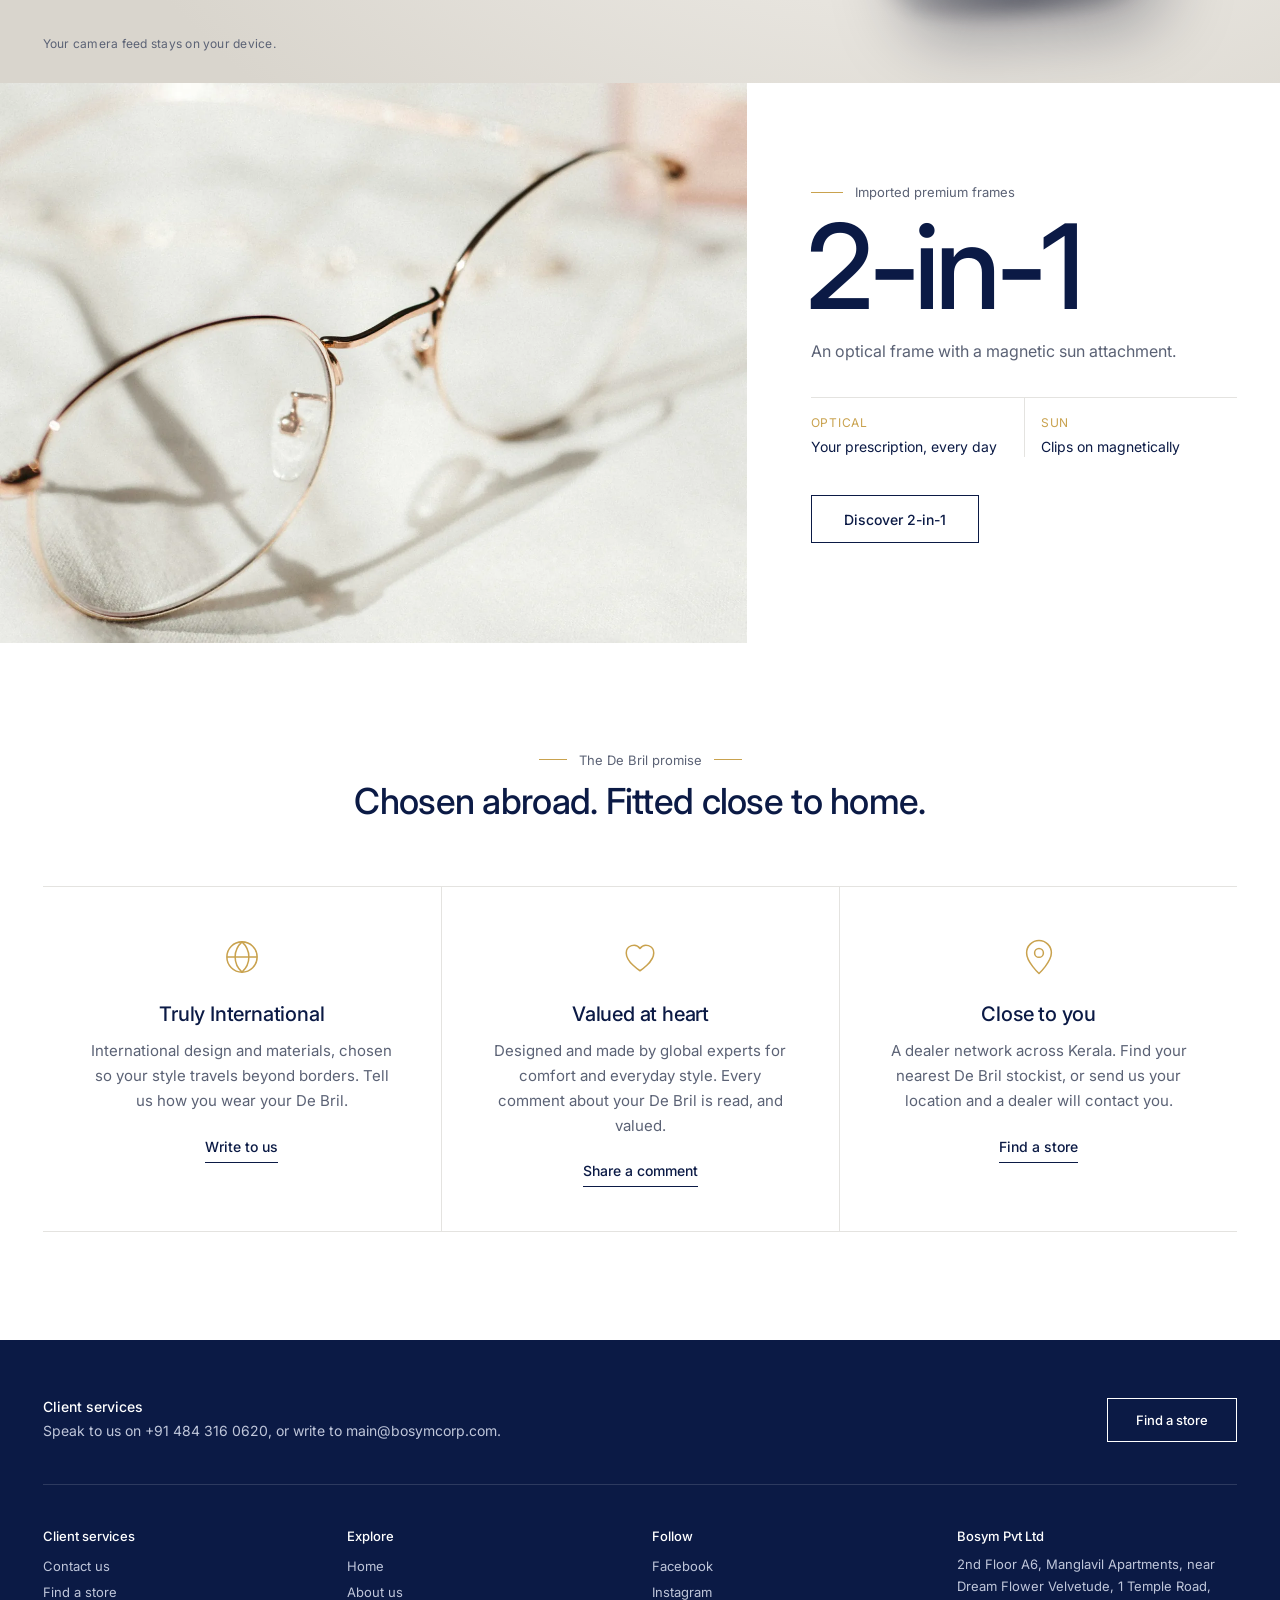
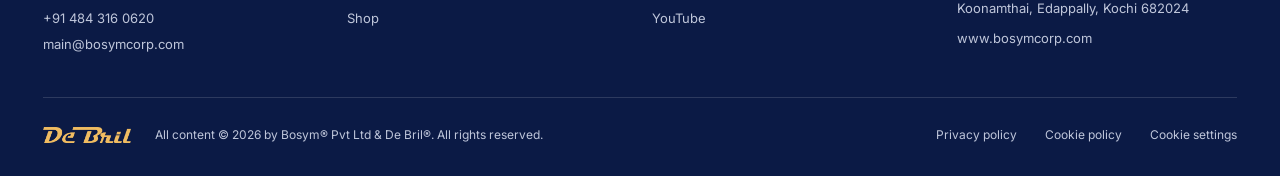
==== commit 73124a8b: "Find a stockist page; stockist wording site-wide" ====
--- a/index.html
+++ b/index.html
@@ -4,7 +4,7 @@
 <meta charset="utf-8">
 <meta name="viewport" content="width=device-width, initial-scale=1">
 <title>De Bril · Imported premium eyewear</title>
-<meta name="description" content="De Bril: imported premium frames, at De Bril stores across Kerala. Collect your Privilege Card with your first purchase.">
+<meta name="description" content="De Bril: imported premium frames, at opticians across Kerala. Collect your Privilege Card with your first purchase.">
 <link rel="preconnect" href="https://fonts.googleapis.com">
 <link rel="preconnect" href="https://fonts.gstatic.com" crossorigin>
 <link href="https://fonts.googleapis.com/css2?family=Inter:wght@400;500&display=swap" rel="stylesheet">
@@ -22,7 +22,7 @@
   </div>
   <a class="logo" href="index.html" aria-label="De Bril, home"><img src="img/logo-gold-word.png" alt="De Bril" width="104" height="19"></a>
   <nav class="head-r" aria-label="Quick links">
-    <a class="hlink" href="https://buydb.in/locate-us/" aria-label="Find a store"><svg viewBox="0 0 20 20" aria-hidden="true"><path d="M10 17.5s5.5-5 5.5-9.2a5.5 5.5 0 0 0-11 0c0 4.2 5.5 9.2 5.5 9.2Z"/><circle cx="10" cy="8.3" r="1.9"/></svg><span>Find a store</span></a>
+    <a class="hlink" href="locate.html" aria-label="Find a store"><svg viewBox="0 0 20 20" aria-hidden="true"><path d="M10 17.5s5.5-5 5.5-9.2a5.5 5.5 0 0 0-11 0c0 4.2 5.5 9.2 5.5 9.2Z"/><circle cx="10" cy="8.3" r="1.9"/></svg><span>Find a store</span></a>
     <a class="hlink hide-s" href="https://buydb.in/contact-us/">Contact us</a>
     <button class="ibtn" type="button" data-open="search" aria-controls="search" aria-expanded="false" aria-label="Search"><svg viewBox="0 0 20 20" aria-hidden="true"><circle cx="9" cy="9" r="5.5"/><path d="m13 13 4 4"/></svg></button>
   </nav>
@@ -38,7 +38,7 @@
         <li><a href="index.html" aria-current="page">Home</a></li>
         <li><a href="shop.html">Shop</a></li>
         <li><a href="about.html">About us</a></li>
-        <li><a href="https://buydb.in/locate-us/">Find a store</a></li>
+        <li><a href="locate.html">Find a store</a></li>
         <li><a href="https://buydb.in/contact-us/">Contact us</a></li>
       </ul>
     </nav>
@@ -111,7 +111,7 @@
   </div>
   <div class="slide" aria-roledescription="slide" aria-label="2 of 4" inert>
     <img src="img/premium.webp" alt="Woman in tortoiseshell cat-eye frames" width="1438" height="1800" loading="lazy" style="object-position:50% 25%">
-    <div class="copy"><p class="k">Premium frames</p><h2 class="t">Find the frame that is yours.</h2><p>Imported and selected for De Bril, at stores across Kerala.</p><a class="btn btn-o" href="https://buydb.in/locate-us/">Find a store</a></div>
+    <div class="copy"><p class="k">Premium frames</p><h2 class="t">Find the frame that is yours.</h2><p>Imported and selected for De Bril, at opticians across Kerala.</p><a class="btn btn-o" href="locate.html">Find a store</a></div>
   </div>
   <div class="slide" aria-roledescription="slide" aria-label="3 of 4" inert>
     <img src="img/best.webp" alt="Black and white portrait of a man in round frames" width="1438" height="1800" loading="lazy" style="object-position:50% 30%">
@@ -249,8 +249,8 @@
       <li>
         <svg viewBox="0 0 32 32" aria-hidden="true"><path d="M16 28s9-8.4 9-15a9 9 0 0 0-18 0c0 6.6 9 15 9 15Z"/><circle cx="16" cy="13" r="3.2"/></svg>
         <h3>Close to you</h3>
-        <p>A dealer network across Kerala. Find your nearest De Bril store, or send us your location and a dealer will contact you.</p>
-        <a class="ul" href="https://buydb.in/locate-us/">Find a store</a>
+        <p>A dealer network across Kerala. Find your nearest De Bril stockist, or send us your location and a dealer will contact you.</p>
+        <a class="ul" href="locate.html">Find a store</a>
       </li>
     </ul>
   </div>
@@ -263,10 +263,10 @@
   <div class="wrap">
     <div class="foot-top">
       <div><h2>Client services</h2><p>Speak to us on <a href="tel:+914843160620">+91 484 316 0620</a>, or write to <a href="mailto:main@bosymcorp.com">main@bosymcorp.com</a>.</p></div>
-      <a class="btn btn-sq" href="https://buydb.in/locate-us/">Find a store</a>
+      <a class="btn btn-sq" href="locate.html">Find a store</a>
     </div>
     <div class="foot-cols">
-      <div><h3>Client services</h3><ul><li><a href="https://buydb.in/contact-us/">Contact us</a></li><li><a href="https://buydb.in/locate-us/">Find a store</a></li><li><a href="tel:+914843160620">+91 484 316 0620</a></li><li><a href="mailto:main@bosymcorp.com">main@bosymcorp.com</a></li></ul></div>
+      <div><h3>Client services</h3><ul><li><a href="https://buydb.in/contact-us/">Contact us</a></li><li><a href="locate.html">Find a store</a></li><li><a href="tel:+914843160620">+91 484 316 0620</a></li><li><a href="mailto:main@bosymcorp.com">main@bosymcorp.com</a></li></ul></div>
       <div><h3>Explore</h3><ul><li><a href="index.html">Home</a></li><li><a href="about.html">About us</a></li><li><a href="shop.html">Shop</a></li></ul></div>
       <div><h3>Follow</h3><ul><li><a href="https://www.facebook.com/">Facebook</a></li><li><a href="https://www.instagram.com/">Instagram</a></li><li><a href="https://www.youtube.com/">YouTube</a></li></ul></div>
       <div><h3>Bosym Pvt Ltd</h3><address>2nd Floor A6, Manglavil Apartments, near Dream Flower Velvetude, 1 Temple Road, Koonamthai, Edappally, Kochi 682024</address><ul><li><a href="https://www.bosymcorp.com/">www.bosymcorp.com</a></li></ul></div>
--- a/site.css
+++ b/site.css
@@ -464,6 +464,77 @@
   .ab-pillars article{padding-right:0}
 }
 
+/* 17 · find a stockist — homepage language: photo billboard, navy tiles, white results */
+main>section.loc-hero{background:var(--deep)}
+.loc-hero{position:relative;height:clamp(560px,52vw,760px);max-height:calc(100svh - 72px);min-height:520px;overflow:hidden;color:#fff}
+.loc-hero>img{position:absolute;inset:0;width:100%;height:100%;object-fit:cover;object-position:70% 30%;animation:drift 14s linear both}
+.loc-hero::after{content:"";position:absolute;inset:0;background:linear-gradient(90deg,rgba(5,10,31,.88),rgba(5,10,31,.55) 45%,rgba(5,10,31,0) 75%),linear-gradient(to top,rgba(5,10,31,.6),rgba(5,10,31,0) 50%)}
+.loc-hero-copy{position:absolute;z-index:2;left:var(--pad);bottom:clamp(40px,6vw,88px);width:min(560px,calc(100% - 2*var(--pad)));display:grid;gap:10px;justify-items:start}
+.loc-hero .k,.loc-dist .k{color:var(--gold);display:flex;align-items:center;gap:12px}
+.loc-hero .k::before,.loc-dist .k::before{content:"";width:32px;height:1px;background:currentColor}
+.loc-hero h1{font-weight:500;font-size:clamp(48px,6.6vw,104px);line-height:.92;letter-spacing:-.045em;margin:6px 0 8px -.04em}
+.loc-sub{font-size:clamp(15px,1.2vw,17px);line-height:1.6;color:var(--mist);max-width:460px;margin-bottom:18px}
+.loc-q{display:flex;align-items:center;gap:12px;width:100%;height:60px;padding:0 6px 0 20px;background:#fff;color:var(--navy);box-shadow:0 20px 40px rgba(0,0,0,.25)}
+.loc-q>svg{width:20px;height:20px;flex:none;fill:none;stroke:var(--navy);stroke-width:1.5;stroke-linecap:round}
+.loc-q input{flex:1;min-width:0;height:100%;border:0;background:none;font:inherit;font-size:16px;color:var(--navy)}
+.loc-q input:focus{outline:none}
+.loc-q input::-webkit-search-cancel-button{display:none}
+.loc-q-go{width:48px;height:48px;display:grid;place-items:center;background:var(--navy);color:#fff;transition:background-color .25s,color .25s}
+.loc-q-go:hover{background:var(--gold);color:var(--navy)}
+.loc-q-go svg{width:16px;height:16px;fill:none;stroke:currentColor;stroke-width:1.5}
+main>section.loc-dist{background:var(--navy)}
+.loc-dist{padding:clamp(64px,7vw,104px) var(--pad);color:#fff}
+.loc-dist-head{margin-bottom:clamp(28px,3vw,44px)}
+.loc-dist-head h2{margin-top:10px;font-size:clamp(28px,3.2vw,48px);font-weight:400;letter-spacing:-.03em;line-height:1.1}
+.dtiles{display:grid;grid-template-columns:repeat(8,1fr);gap:2px}
+.dtiles button{position:relative;display:grid;grid-template-rows:auto 1fr auto;gap:28px;min-height:200px;padding:18px 18px 20px;text-align:left;background:rgba(255,255,255,.05);overflow:hidden;isolation:isolate;transition:color .4s}
+.dtiles button::before{content:"";position:absolute;inset:0;z-index:-1;background:var(--gold);transform:translateY(101%);transition:transform .55s var(--ease)}
+.dtiles button:hover::before,.dtiles button:focus-visible::before,.dtiles button[aria-pressed=true]::before{transform:none}
+.dtiles button:hover,.dtiles button:focus-visible,.dtiles button[aria-pressed=true]{color:var(--navy);outline:none}
+.dt-n{font-size:12px;letter-spacing:.08em;opacity:.6}
+.dt-name{align-self:end;font-size:clamp(17px,1.35vw,22px);letter-spacing:-.01em;line-height:1.15;hyphens:manual}
+.dt-c{display:flex;align-items:center;justify-content:space-between;font-size:13px;opacity:.75}
+.dt-c b{font-weight:500;font-size:clamp(28px,2.4vw,40px);letter-spacing:-.03em;opacity:1;line-height:1}
+.loc-res{padding-top:clamp(56px,6vw,96px);scroll-margin-top:24px}
+.loc-res-head{display:flex;align-items:baseline;justify-content:space-between;gap:16px;padding:0 var(--pad) 20px;border-bottom:1px solid var(--line)}
+.loc-res-head h2{font-size:clamp(26px,2.6vw,40px);font-weight:500;letter-spacing:-.03em;color:var(--navy)}
+.scount{font-size:14px;color:var(--grey)}
+.loc-body{display:grid;grid-template-columns:minmax(0,1fr) minmax(0,1.15fr);align-items:start}
+.loc-list{padding:0 var(--pad) 72px}
+.sg h2{position:sticky;top:72px;z-index:2;display:flex;align-items:baseline;gap:8px;padding:22px 0 10px;background:#fff;font-size:12px;font-weight:500;letter-spacing:.1em;text-transform:uppercase;color:var(--navy);border-bottom:1px solid var(--line)}
+.sg h2 span{color:var(--grey);font-weight:400}
+.st{position:relative;padding:22px 20px 22px 22px;border-bottom:1px solid var(--line);transition:background-color .25s}
+.st::before{content:"";position:absolute;left:0;top:22px;bottom:22px;width:2px;background:var(--gold);transform:scaleY(0);transition:transform .35s var(--ease)}
+.st:hover{background:#faf9f7}
+.st.is-on{background:var(--stone)}
+.st.is-on::before{transform:none}
+.st-pick{position:absolute;inset:0;z-index:0}
+.st-pick:focus-visible{outline:2px solid var(--navy);outline-offset:-2px}
+.st-place{font-size:12px;letter-spacing:.06em;text-transform:uppercase;color:var(--gold)}
+.st h3{margin:4px 0 6px;font-size:19px;font-weight:500;color:var(--navy);letter-spacing:-.01em}
+.st-addr{font-size:14px;line-height:1.55;color:var(--grey);max-width:440px}
+.st-acts{position:relative;z-index:1;display:flex;flex-wrap:wrap;gap:8px 20px;margin-top:12px}
+.st-acts a{display:inline-flex;align-items:center;gap:7px;font-size:14px;font-weight:500;color:var(--navy)}
+.st-acts a:hover{text-decoration:underline;text-underline-offset:3px}
+.st-acts svg{width:16px;height:16px;fill:none;stroke:var(--gold);stroke-width:1.5;stroke-linejoin:round}
+.loc-map{position:sticky;top:72px;height:calc(100vh - 72px);background:var(--stone)}
+.loc-map iframe{width:100%;height:100%;border:0;filter:saturate(.7) contrast(1.02)}
+.smap-cap{position:absolute;right:16px;top:16px;max-width:min(360px,calc(100% - 32px));display:flex;flex-wrap:wrap;align-items:baseline;gap:4px 10px;padding:14px 18px;background:var(--navy);color:var(--mist);box-shadow:0 10px 30px rgba(5,10,31,.25);font-size:14px}
+.smap-cap b{font-weight:500;color:#fff;width:100%}
+.smap-cap a{color:var(--gold);font-weight:500}
+.smap-cap:empty{display:none}
+.loc-help{border-top:1px solid var(--line)}
+@media (max-width:1200px){.dtiles{grid-template-columns:repeat(4,1fr)}}
+@media (max-width:900px){
+  .loc-body{grid-template-columns:1fr}
+  .loc-map{position:relative;top:auto;height:300px;order:-1}
+  .sg h2{top:60px}
+  .loc-hero{height:auto;min-height:0;aspect-ratio:3/4.2;max-height:none}
+  .loc-hero::after{background:linear-gradient(to top,rgba(5,10,31,.92),rgba(5,10,31,.5) 55%,rgba(5,10,31,.1))}
+  .dtiles{grid-template-columns:repeat(2,1fr)}
+  .dtiles button{min-height:150px;gap:16px}
+}
+
 /* 14 · WhatsApp */
 .wa{position:fixed;right:16px;bottom:16px;z-index:50;display:flex;align-items:center;gap:10px;height:58px;padding:0 22px 0 11px;border-radius:999px;background:var(--wa);border:1px solid #d9ae5f;color:#fff;font-size:14px;font-weight:500;box-shadow:0 8px 24px rgba(5,10,31,.18);transition:transform .25s var(--ease)}
 .wa:hover{transform:translateY(-2px)}
@@ -530,6 +601,7 @@
   .board-copy>*,.board>img{opacity:1!important;transform:none!important}
   .board-copy{margin-top:0!important}
   .slide img{animation:none!important}
+  .loc-hero>img{animation:none!important}
   .vf-scan,.vf-live i,.fl{animation:none!important}
   .g-ph{clip-path:none!important}
   *,*::before,*::after{animation-duration:.01ms!important;transition-duration:.01ms!important}
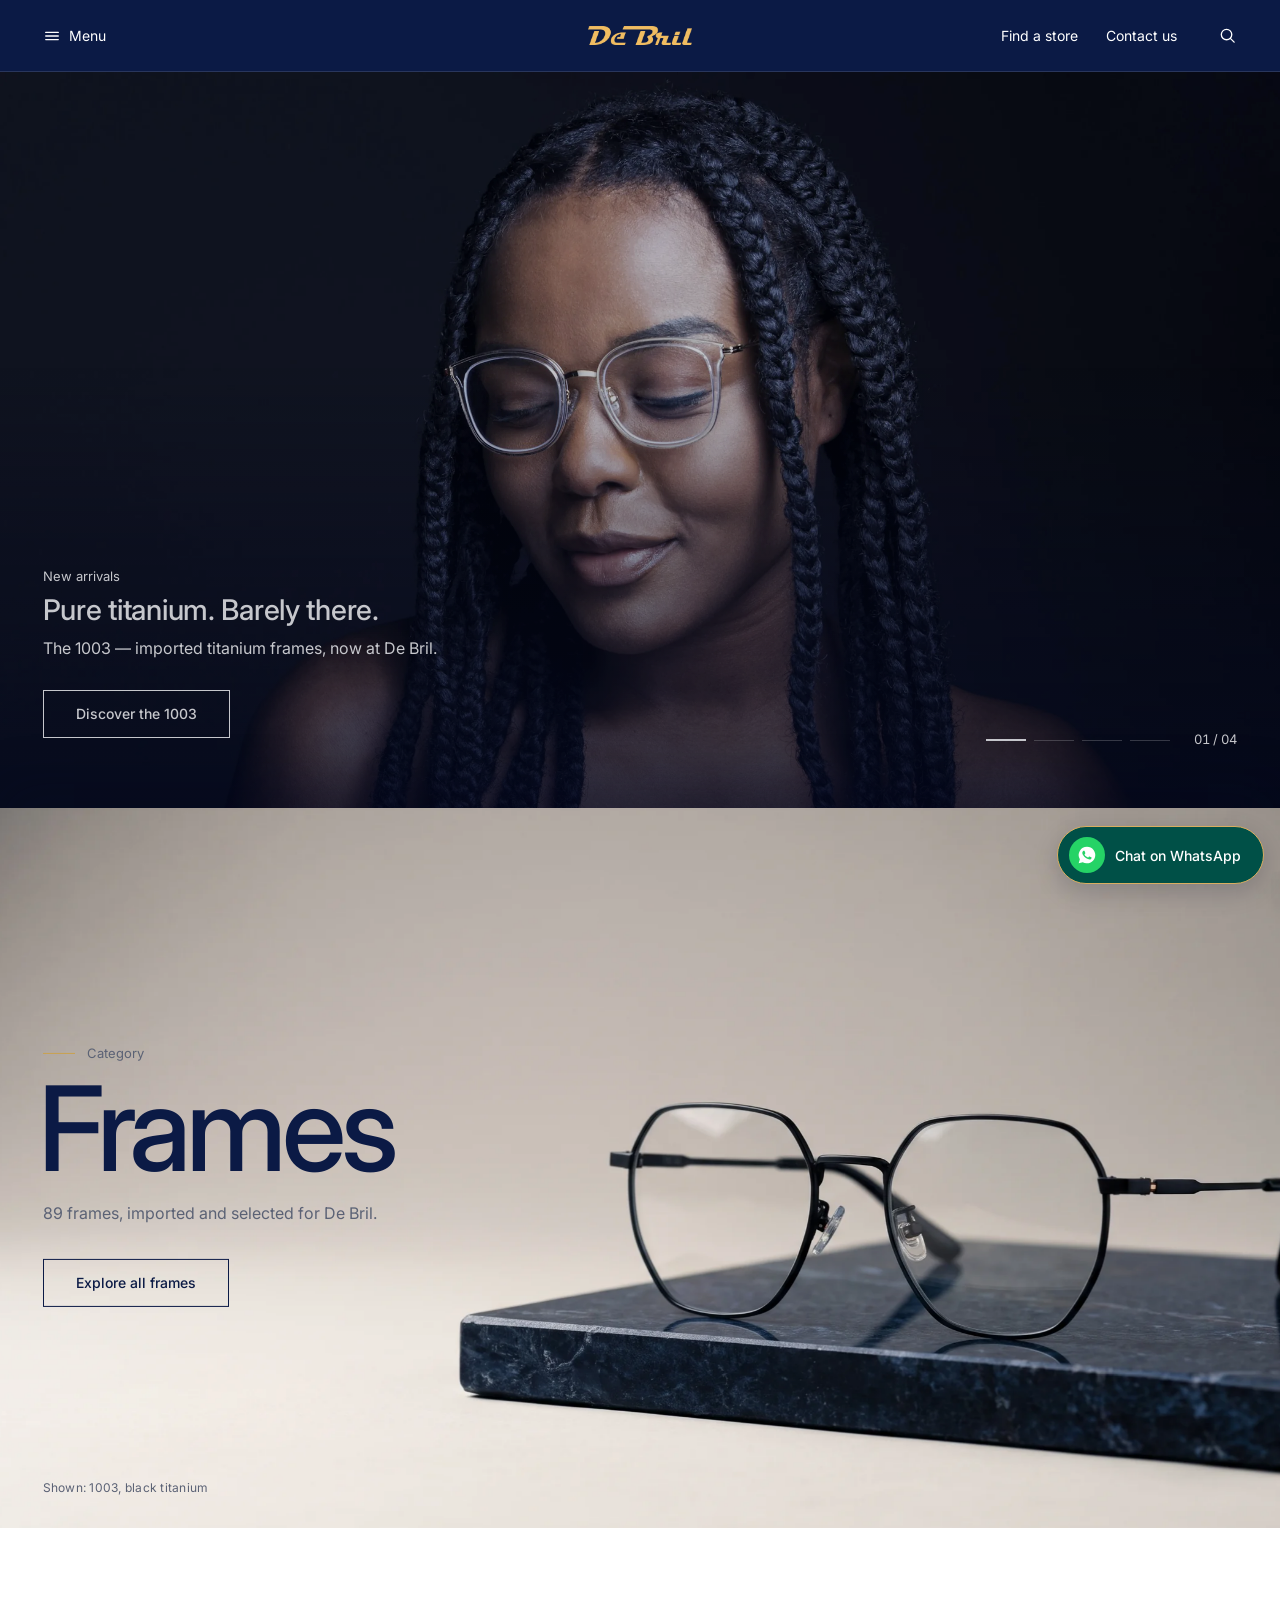
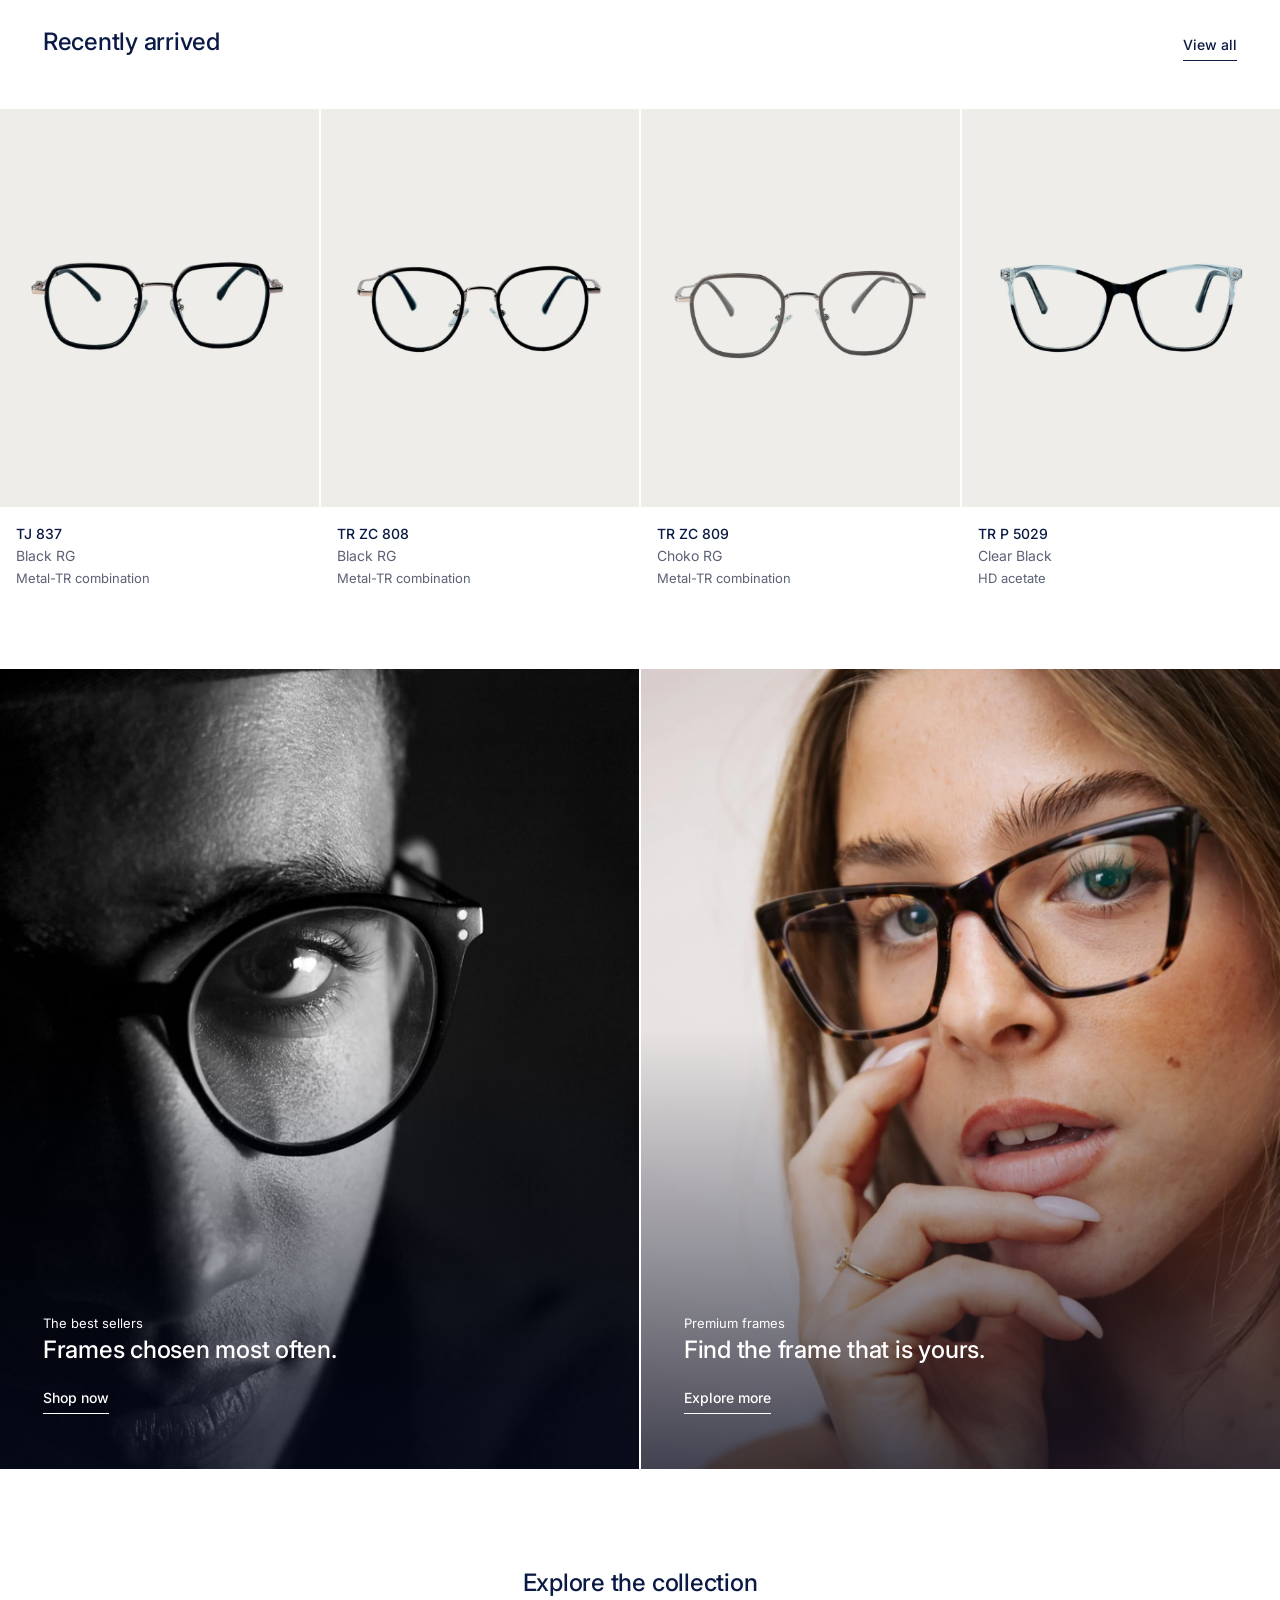
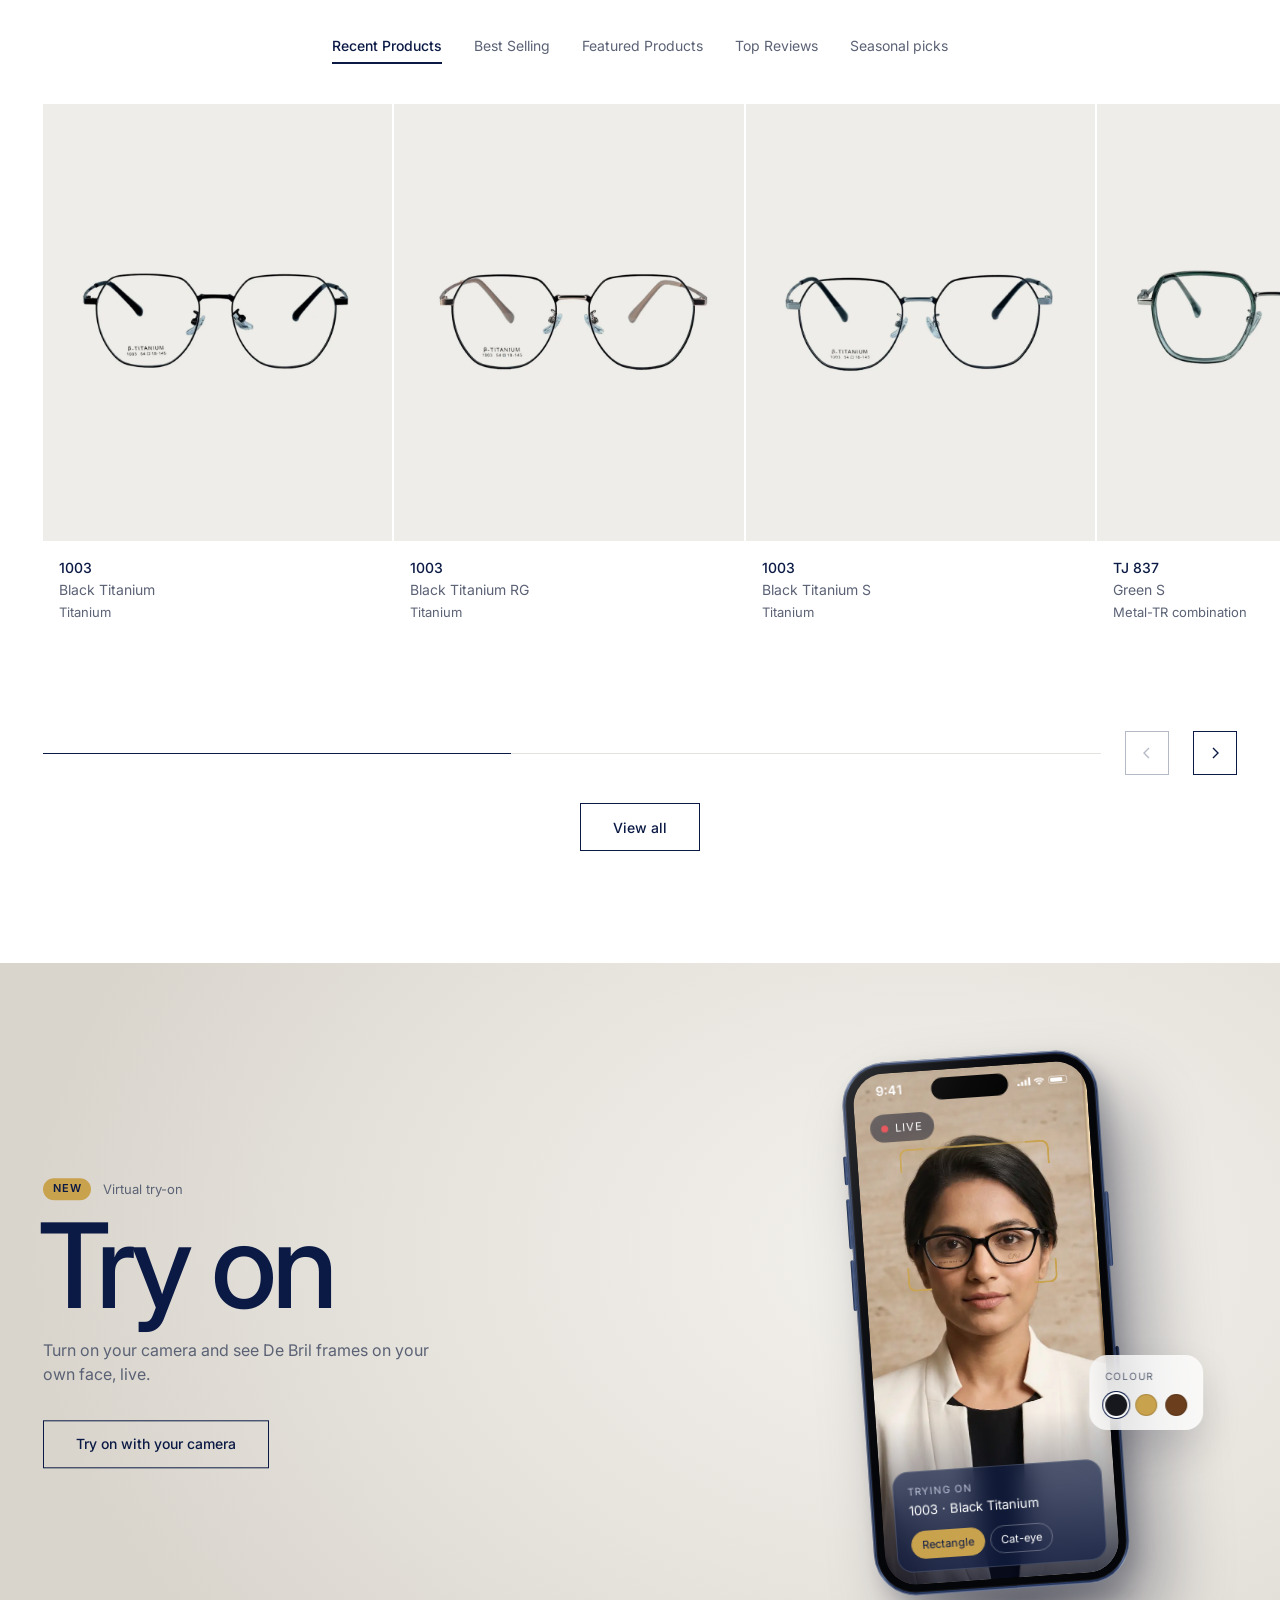
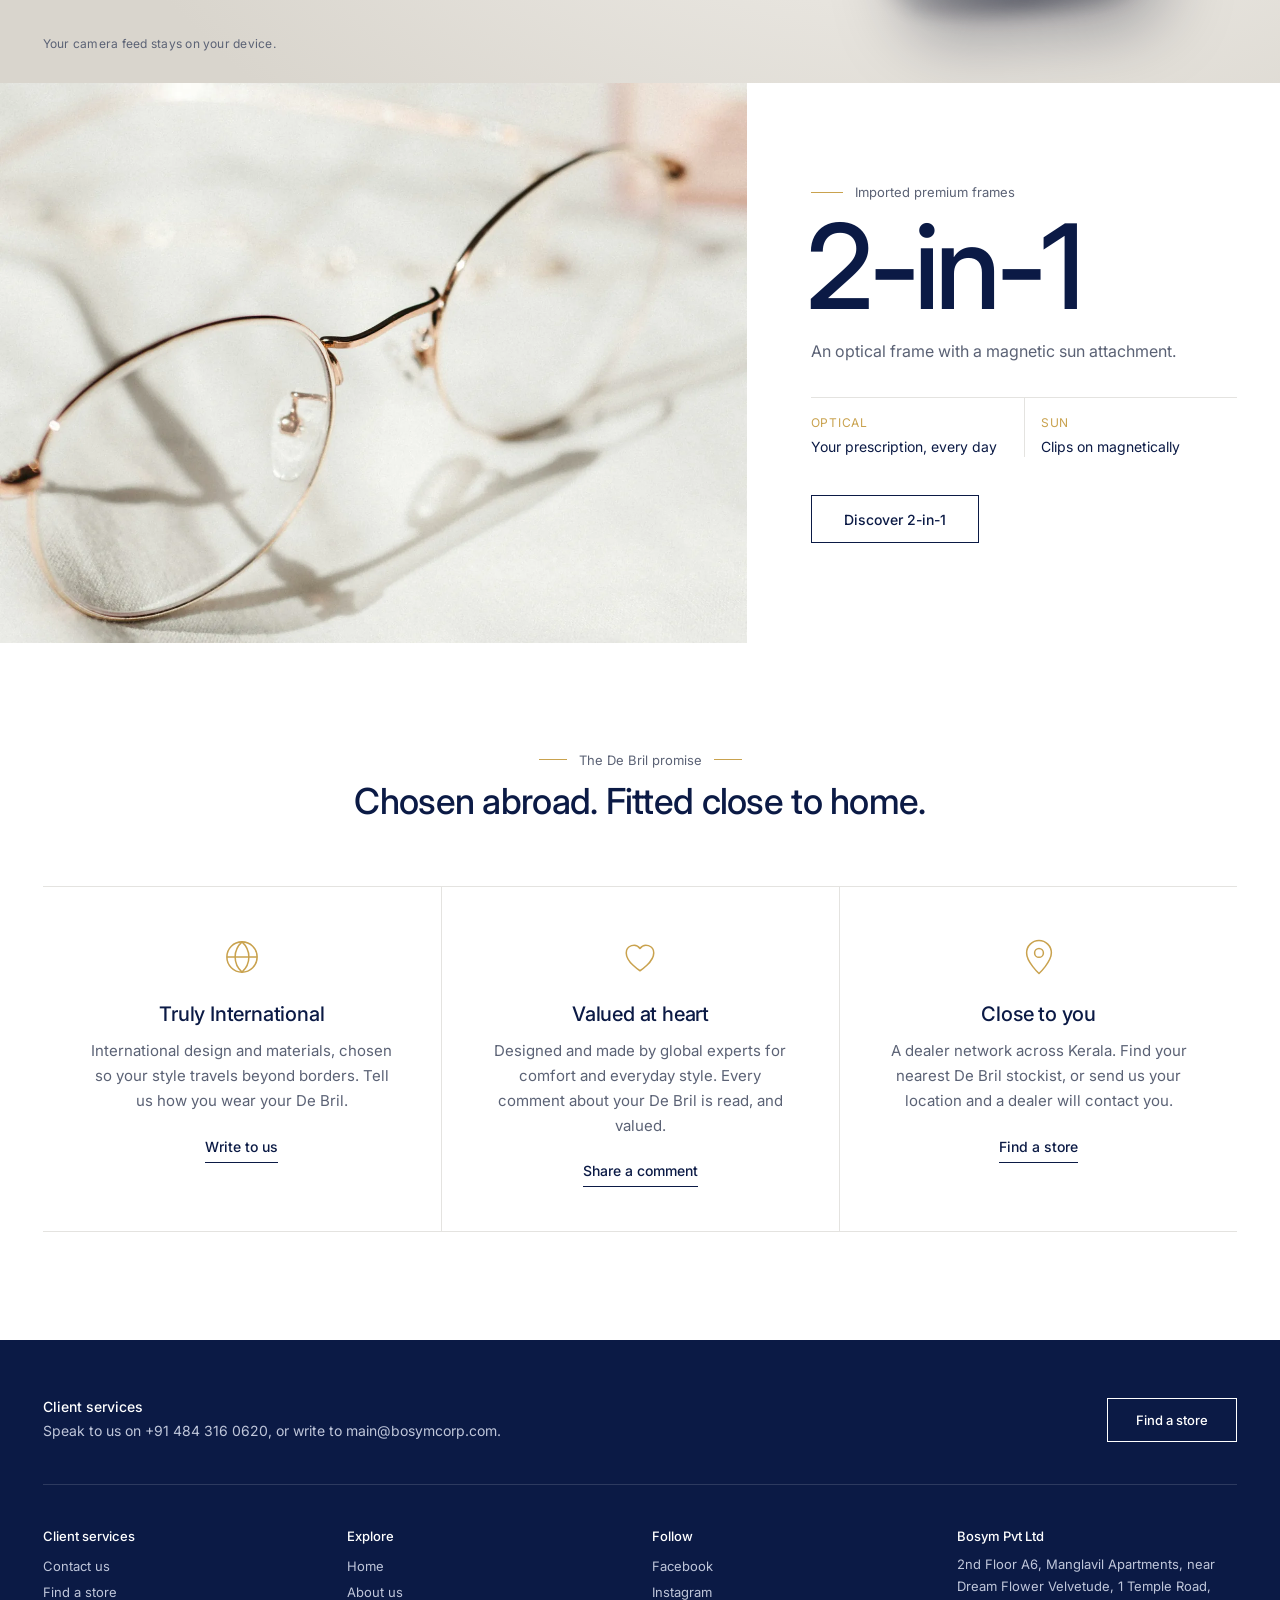
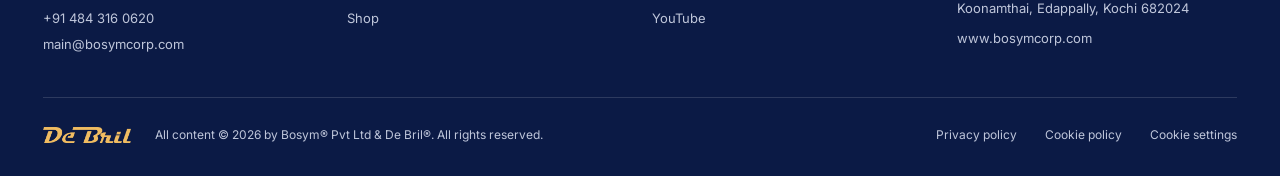
==== commit 1e00f0e2: "Cache-busting for CSS/JS; softer tablet fade on shop banner" ====
--- a/index.html
+++ b/index.html
@@ -10,7 +10,7 @@
 <link href="https://fonts.googleapis.com/css2?family=Inter:wght@400;500&display=swap" rel="stylesheet">
 <link rel="preload" as="image" href="img/hero.webp" fetchpriority="high">
 <link rel="icon" href="img/logo-navy.png">
-<link rel="stylesheet" href="site.css">
+<link rel="stylesheet" href="site.css?v=15f6e1ce">
 </head>
 <body>
 <a class="skip" href="#main">Skip to content</a>
@@ -282,6 +282,6 @@
 <!-- 14 · Floating WhatsApp -->
 <a class="wa" href="https://wa.me/914843160620?text=Hello%2C%20I%27d%20like%20to%20know%20more%20about%20De%20Bril%20frames" target="_blank" rel="noopener"><span class="wa-i" aria-hidden="true"><svg viewBox="0 0 24 24"><path d="M12 2a10 10 0 0 0-8.6 15.1L2 22l5-1.3A10 10 0 1 0 12 2Zm5.3 14.1c-.2.6-1.3 1.2-1.8 1.2-.5.1-1 .2-3.3-.7-2.8-1.1-4.6-4-4.7-4.2-.1-.2-1.1-1.5-1.1-2.8s.7-2 1-2.3c.2-.3.5-.3.7-.3h.5c.2 0 .4 0 .6.5l.8 2c.1.2.1.3 0 .5l-.4.6-.4.4c-.1.1-.3.3-.1.6.2.3.7 1.2 1.6 2 1.1 1 2 1.3 2.3 1.4.3.1.5.1.6-.1l.8-1c.2-.3.4-.2.6-.1l1.9.9c.3.1.5.2.5.3.1.2.1.7-.1 1.2Z"/></svg></span>Chat on WhatsApp</a>
 
-<script src="site.js"></script>
+<script src="site.js?v=fba1433d"></script>
 </body>
 </html>
--- a/site.css
+++ b/site.css
@@ -329,12 +329,19 @@
 .foot-legal .pol{margin-left:auto;display:flex;gap:28px}
 
 /* 15 · shop page */
-.shop-head{display:flex;justify-content:space-between;align-items:flex-end;gap:32px;flex-wrap:wrap;padding:clamp(48px,6vw,96px) var(--pad) clamp(32px,3.5vw,48px);background:radial-gradient(70% 120% at 80% 0%,#f3f1ec,#e7e4de 60%)}
+.shop-head{position:relative;overflow:hidden;isolation:isolate;display:flex;justify-content:space-between;align-items:flex-end;gap:32px;flex-wrap:wrap;padding:clamp(48px,6vw,96px) var(--pad) clamp(32px,3.5vw,48px);background:radial-gradient(70% 120% at 80% 0%,#f3f1ec,#e7e4de 60%)}
 .shop-head .k{color:var(--grey);display:flex;align-items:center;gap:12px}
 .shop-head .k::before{content:"";width:32px;height:1px;background:var(--gold)}
-.shop-head h1{font-weight:500;font-size:clamp(48px,7vw,112px);line-height:.92;letter-spacing:-.045em;margin:10px 0 14px -.04em;color:var(--navy)}
+.shop-head h1{font-weight:500;font-size:clamp(44px,5.8vw,92px);line-height:.92;letter-spacing:-.045em;margin:10px 0 14px -.04em;color:var(--navy)}
 .shop-sub{color:var(--grey);font-size:clamp(15px,1.2vw,17px)}
-.wear{display:flex;flex-wrap:wrap;gap:6px}
+/* banner photo on the right, faded into the stone before it reaches the headline */
+.shop-head-img{position:absolute;z-index:-1;top:0;right:0;width:min(52%,980px);height:100%;object-fit:cover;object-position:62% 50%;
+  -webkit-mask:linear-gradient(90deg,transparent,rgba(0,0,0,.35) 30%,#000 65%);mask:linear-gradient(90deg,transparent,rgba(0,0,0,.35) 30%,#000 65%);transition:opacity .25s}
+.shop-head-img.is-person{object-position:50% 22%}
+.shop-head-img.is-out{opacity:0}
+.shop-head-copy{position:relative}
+.wear{display:flex;flex-wrap:wrap;gap:6px;position:relative}
+.wear button{background:rgba(255,255,255,.82);backdrop-filter:blur(8px)}
 .wear button{height:42px;padding:0 20px;border-radius:999px;border:1px solid rgba(11,26,69,.25);font-size:14px;color:var(--navy);transition:background-color .25s,color .25s,border-color .25s}
 .wear button:hover{border-color:var(--navy)}
 .wear button[aria-pressed=true]{background:var(--navy);border-color:var(--navy);color:#fff}
@@ -396,6 +403,7 @@
 main>section.shop-store{background:var(--stone)}
 @media (max-width:1024px){
   .shop-body{grid-template-columns:1fr}
+  .shop-head-img{width:50%;-webkit-mask:linear-gradient(90deg,transparent 30%,#000 90%);mask:linear-gradient(90deg,transparent 30%,#000 90%)}
   .fbtn{display:inline-flex}
   .filters{position:fixed;inset:0 auto 0 0;z-index:70;width:min(360px,88vw);max-height:none;background:#fff;padding:16px 24px 0;border:0;transform:translateX(-100%);transition:transform .45s var(--ease);display:flex;flex-direction:column}
   .filters.is-open{transform:none}
@@ -416,6 +424,8 @@
   .chips:empty{display:none}
   .grid.shop-grid{grid-template-columns:repeat(2,1fr)}
   .wear{width:100%;overflow-x:auto;flex-wrap:nowrap;scrollbar-width:none}
+  .shop-head{padding-top:210px}
+  .shop-head-img{width:100%;height:260px;-webkit-mask:linear-gradient(to bottom,#000 45%,transparent);mask:linear-gradient(to bottom,#000 45%,transparent)}
   .wear button{flex:none;height:38px;padding:0 16px}
 }
 
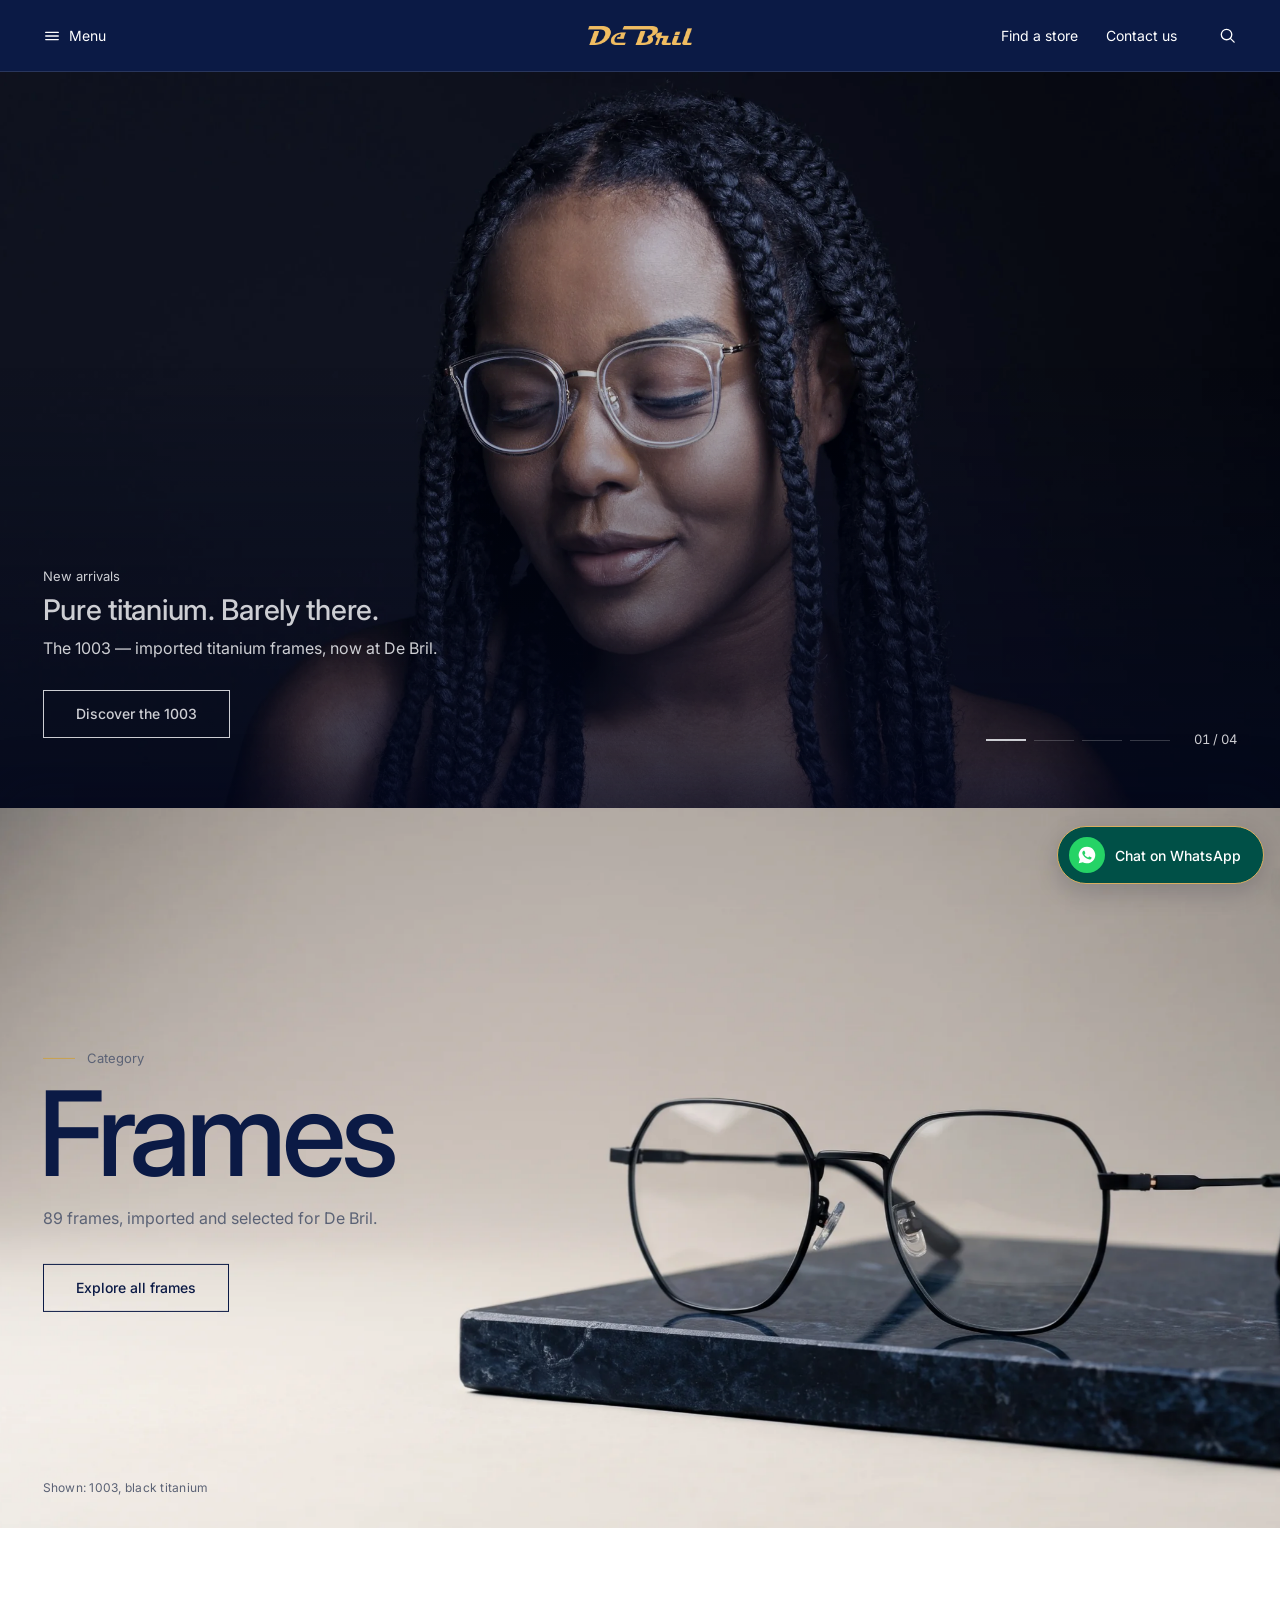
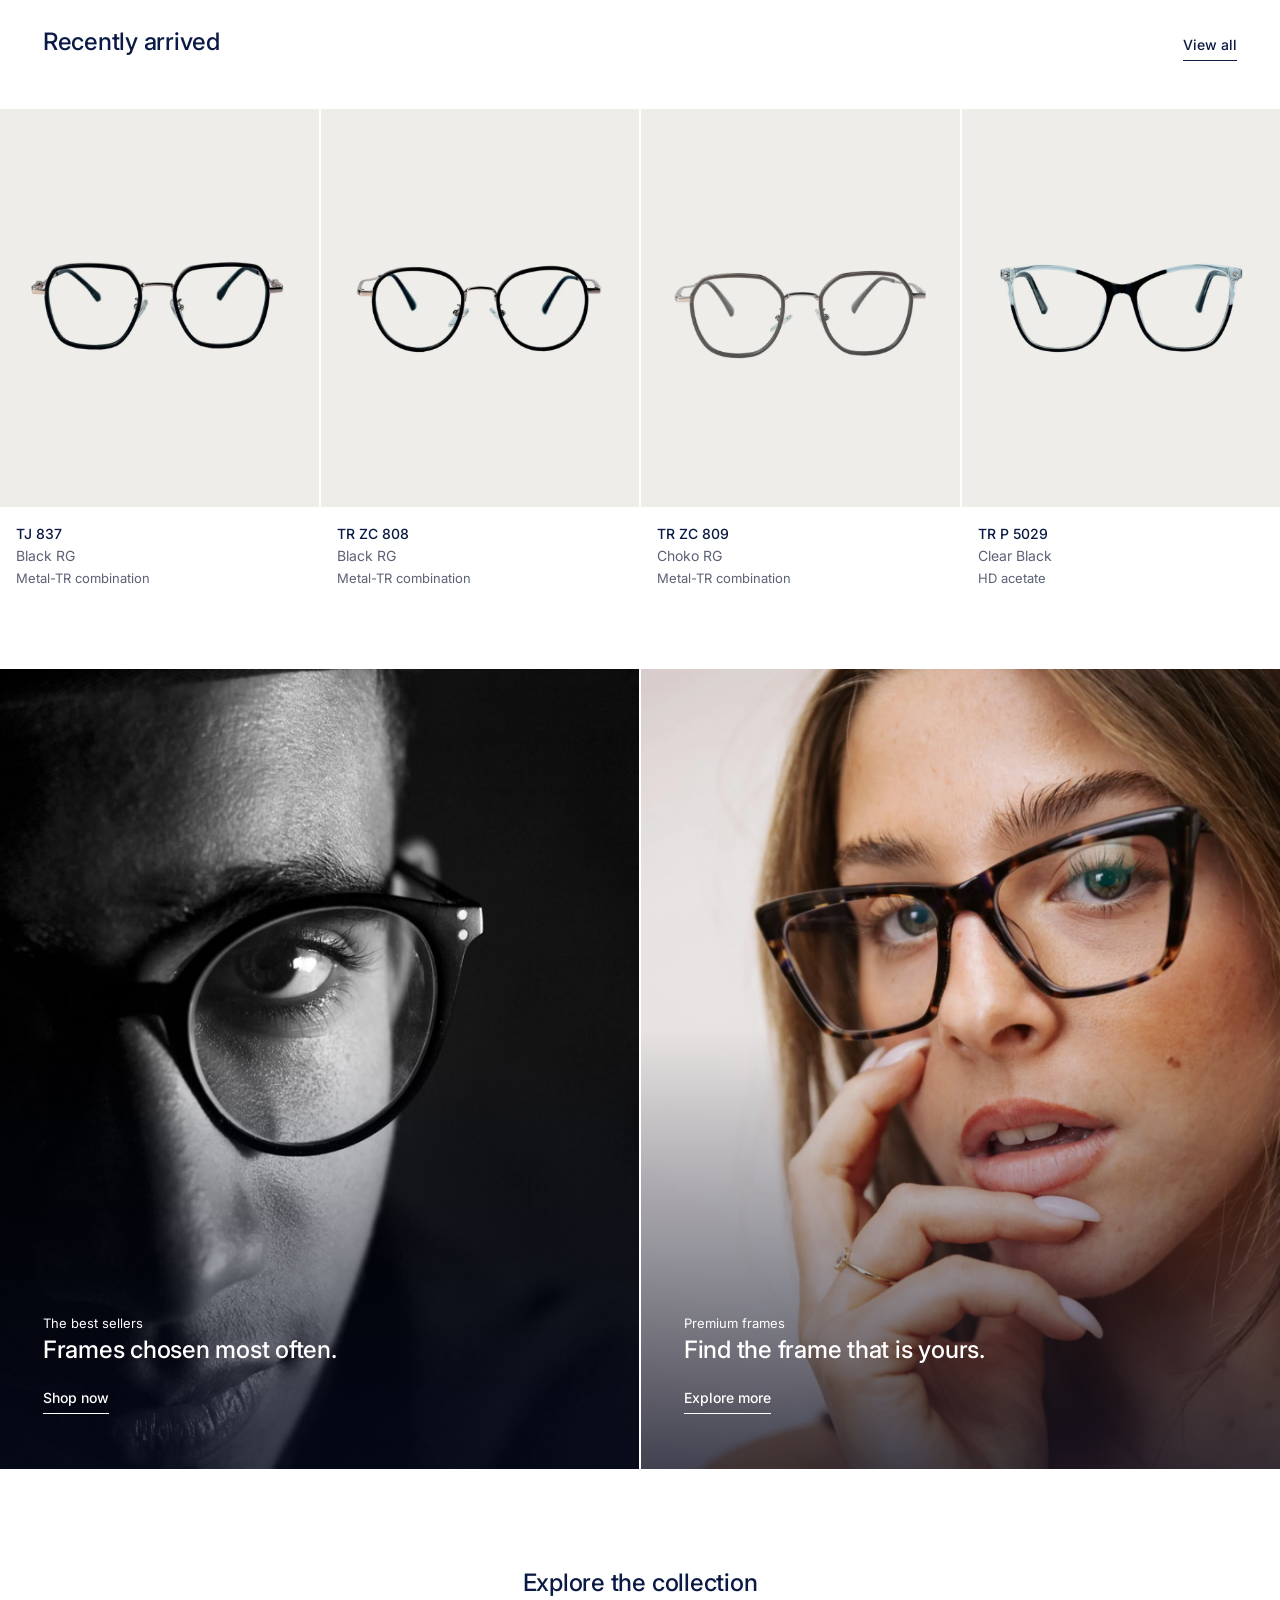
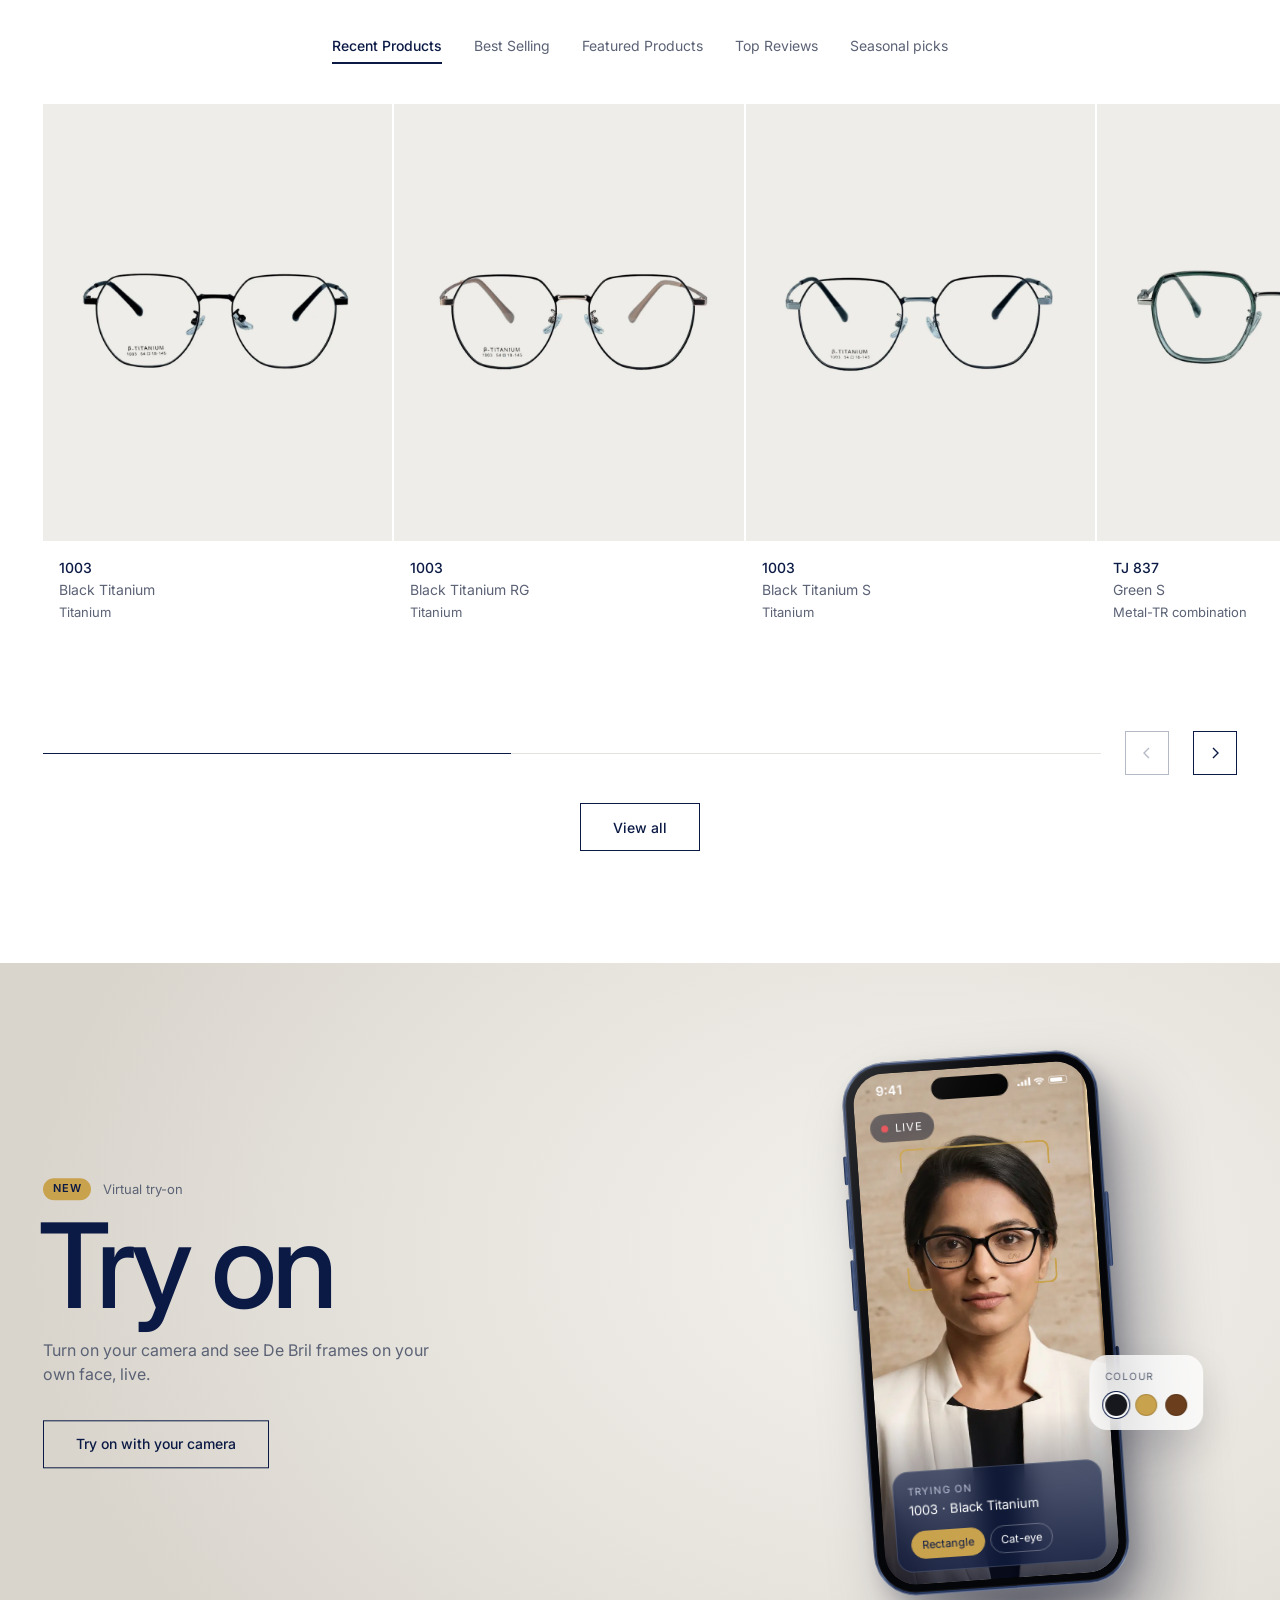
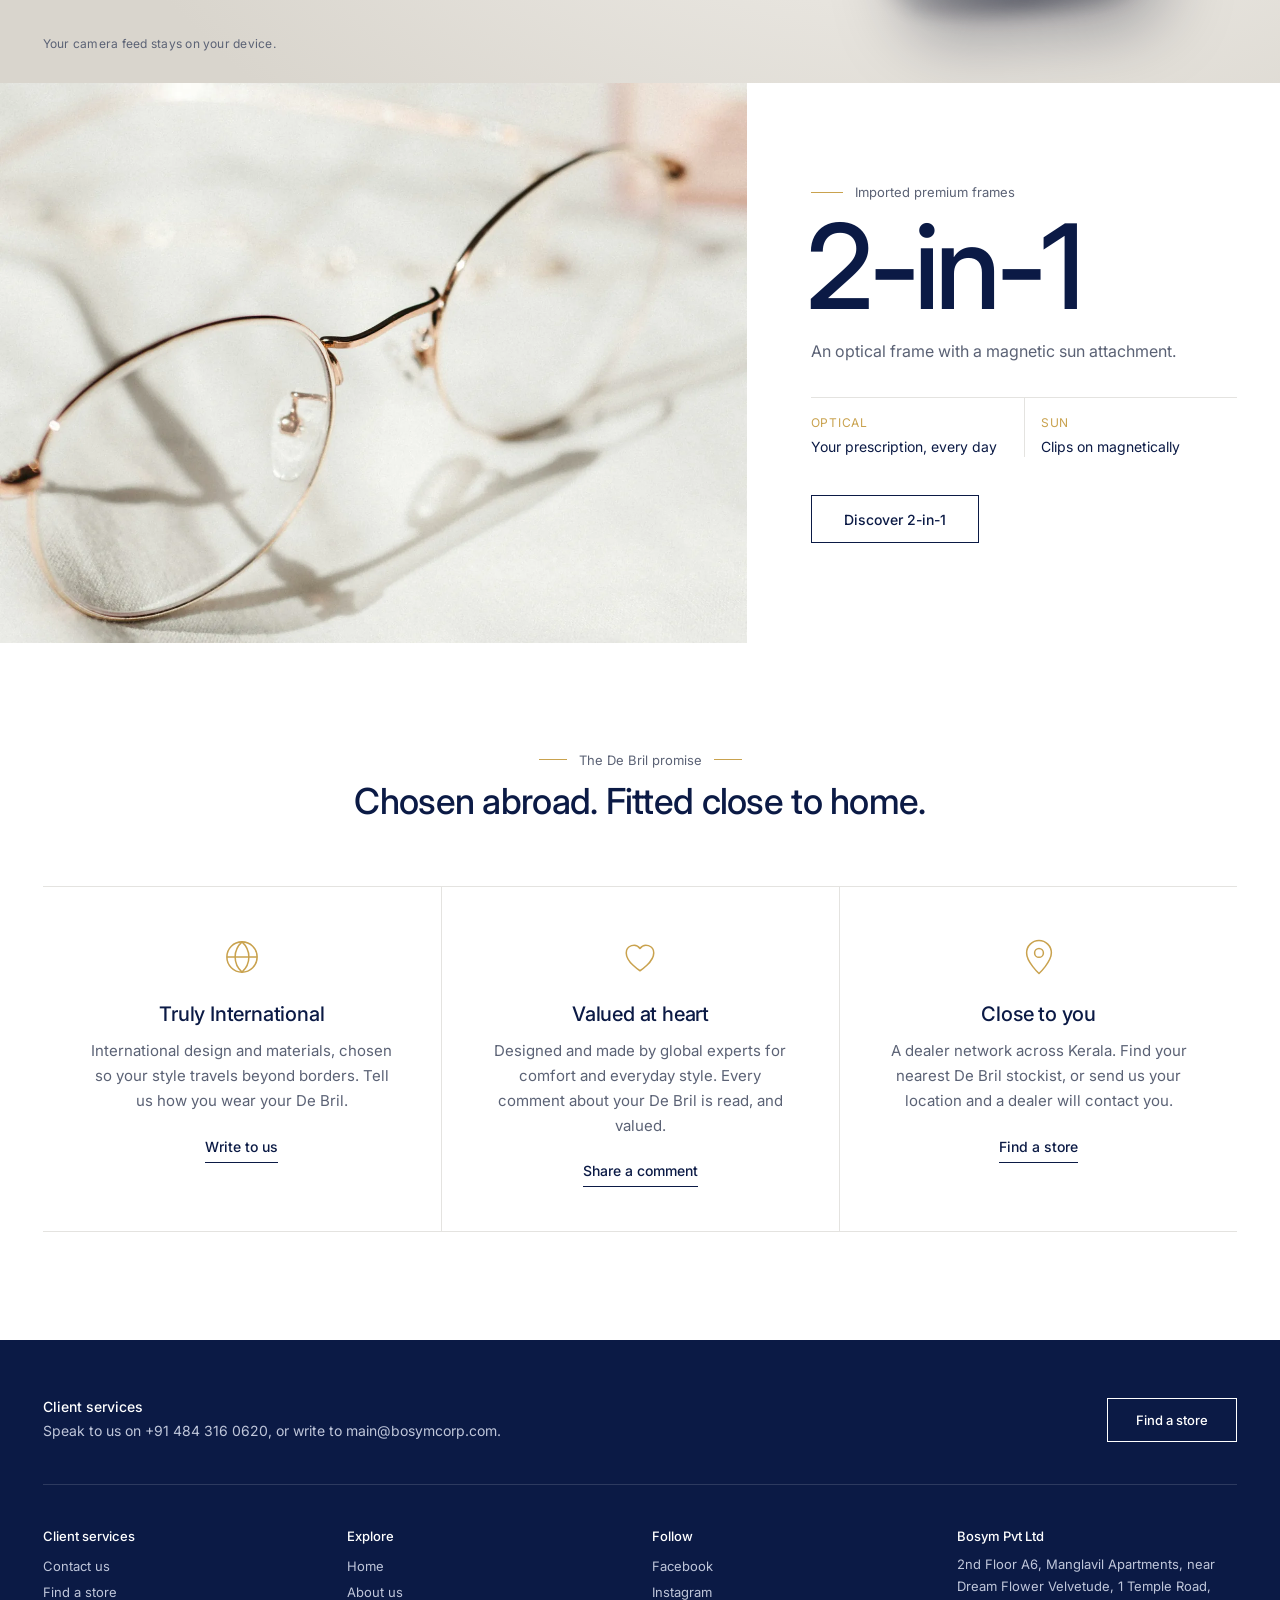
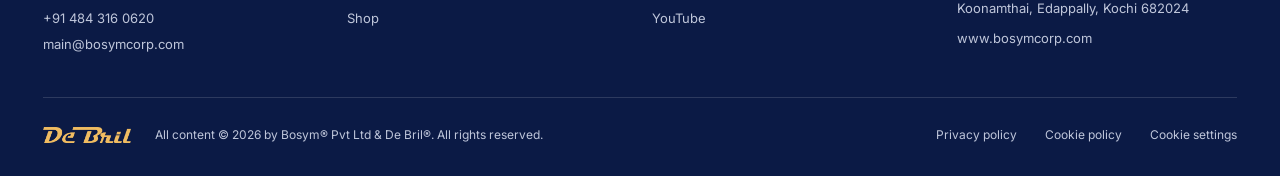
==== commit e05740b2: "Find a stockist: compact first screen" ====
--- a/index.html
+++ b/index.html
@@ -10,7 +10,7 @@
 <link href="https://fonts.googleapis.com/css2?family=Inter:wght@400;500&display=swap" rel="stylesheet">
 <link rel="preload" as="image" href="img/hero.webp" fetchpriority="high">
 <link rel="icon" href="img/logo-navy.png">
-<link rel="stylesheet" href="site.css?v=15f6e1ce">
+<link rel="stylesheet" href="site.css?v=f532dde5">
 </head>
 <body>
 <a class="skip" href="#main">Skip to content</a>
--- a/site.css
+++ b/site.css
@@ -476,14 +476,14 @@
 
 /* 17 · find a stockist — homepage language: photo billboard, navy tiles, white results */
 main>section.loc-hero{background:var(--deep)}
-.loc-hero{position:relative;height:clamp(560px,52vw,760px);max-height:calc(100svh - 72px);min-height:520px;overflow:hidden;color:#fff}
-.loc-hero>img{position:absolute;inset:0;width:100%;height:100%;object-fit:cover;object-position:70% 30%;animation:drift 14s linear both}
-.loc-hero::after{content:"";position:absolute;inset:0;background:linear-gradient(90deg,rgba(5,10,31,.88),rgba(5,10,31,.55) 45%,rgba(5,10,31,0) 75%),linear-gradient(to top,rgba(5,10,31,.6),rgba(5,10,31,0) 50%)}
-.loc-hero-copy{position:absolute;z-index:2;left:var(--pad);bottom:clamp(40px,6vw,88px);width:min(560px,calc(100% - 2*var(--pad)));display:grid;gap:10px;justify-items:start}
-.loc-hero .k,.loc-dist .k{color:var(--gold);display:flex;align-items:center;gap:12px}
-.loc-hero .k::before,.loc-dist .k::before{content:"";width:32px;height:1px;background:currentColor}
-.loc-hero h1{font-weight:500;font-size:clamp(48px,6.6vw,104px);line-height:.92;letter-spacing:-.045em;margin:6px 0 8px -.04em}
-.loc-sub{font-size:clamp(15px,1.2vw,17px);line-height:1.6;color:var(--mist);max-width:460px;margin-bottom:18px}
+.loc-hero{position:relative;overflow:hidden;color:#fff;isolation:isolate}
+.loc-hero>img{position:absolute;inset:0;z-index:-2;width:100%;height:100%;object-fit:cover;object-position:70% 30%;animation:drift 14s linear both}
+.loc-hero::after{content:"";position:absolute;inset:0;z-index:-1;background:linear-gradient(90deg,rgba(5,10,31,.88),rgba(5,10,31,.55) 45%,rgba(5,10,31,0) 75%),linear-gradient(to top,rgba(5,10,31,.6),rgba(5,10,31,0) 50%)}
+.loc-hero-copy{display:grid;gap:8px;justify-items:start;padding:clamp(36px,4vw,56px) var(--pad) clamp(28px,3vw,40px);max-width:calc(620px + 2*var(--pad))}
+.loc-hero .k{color:var(--gold);display:flex;align-items:center;gap:12px}
+.loc-hero .k::before{content:"";width:32px;height:1px;background:currentColor}
+.loc-hero h1{font-weight:500;font-size:clamp(36px,4.2vw,64px);line-height:1;letter-spacing:-.04em;margin:4px 0 2px -.03em}
+.loc-sub{font-size:15px;line-height:1.55;color:var(--mist);max-width:480px;margin-bottom:12px}
 .loc-q{display:flex;align-items:center;gap:12px;width:100%;height:60px;padding:0 6px 0 20px;background:#fff;color:var(--navy);box-shadow:0 20px 40px rgba(0,0,0,.25)}
 .loc-q>svg{width:20px;height:20px;flex:none;fill:none;stroke:var(--navy);stroke-width:1.5;stroke-linecap:round}
 .loc-q input{flex:1;min-width:0;height:100%;border:0;background:none;font:inherit;font-size:16px;color:var(--navy)}
@@ -492,20 +492,14 @@
 .loc-q-go{width:48px;height:48px;display:grid;place-items:center;background:var(--navy);color:#fff;transition:background-color .25s,color .25s}
 .loc-q-go:hover{background:var(--gold);color:var(--navy)}
 .loc-q-go svg{width:16px;height:16px;fill:none;stroke:currentColor;stroke-width:1.5}
-main>section.loc-dist{background:var(--navy)}
-.loc-dist{padding:clamp(64px,7vw,104px) var(--pad);color:#fff}
-.loc-dist-head{margin-bottom:clamp(28px,3vw,44px)}
-.loc-dist-head h2{margin-top:10px;font-size:clamp(28px,3.2vw,48px);font-weight:400;letter-spacing:-.03em;line-height:1.1}
-.dtiles{display:grid;grid-template-columns:repeat(8,1fr);gap:2px}
-.dtiles button{position:relative;display:grid;grid-template-rows:auto 1fr auto;gap:28px;min-height:200px;padding:18px 18px 20px;text-align:left;background:rgba(255,255,255,.05);overflow:hidden;isolation:isolate;transition:color .4s}
-.dtiles button::before{content:"";position:absolute;inset:0;z-index:-1;background:var(--gold);transform:translateY(101%);transition:transform .55s var(--ease)}
-.dtiles button:hover::before,.dtiles button:focus-visible::before,.dtiles button[aria-pressed=true]::before{transform:none}
-.dtiles button:hover,.dtiles button:focus-visible,.dtiles button[aria-pressed=true]{color:var(--navy);outline:none}
-.dt-n{font-size:12px;letter-spacing:.08em;opacity:.6}
-.dt-name{align-self:end;font-size:clamp(17px,1.35vw,22px);letter-spacing:-.01em;line-height:1.15;hyphens:manual}
-.dt-c{display:flex;align-items:center;justify-content:space-between;font-size:13px;opacity:.75}
-.dt-c b{font-weight:500;font-size:clamp(28px,2.4vw,40px);letter-spacing:-.03em;opacity:1;line-height:1}
-.loc-res{padding-top:clamp(56px,6vw,96px);scroll-margin-top:24px}
+/* district chips under the search, glass on the photo */
+.dchips{display:flex;flex-wrap:wrap;gap:6px;margin-top:14px}
+.dchips button{height:36px;padding:0 14px;border-radius:999px;background:rgba(255,255,255,.12);backdrop-filter:blur(8px);border:1px solid rgba(255,255,255,.22);font-size:13px;color:#fff;transition:background-color .25s,color .25s,border-color .25s}
+.dchips button span{margin-left:3px;opacity:.6;font-size:12px}
+.dchips button:hover{border-color:#fff}
+.dchips button[aria-pressed=true]{background:var(--gold);border-color:var(--gold);color:var(--navy)}
+.dchips button[aria-pressed=true] span{opacity:.8}
+.loc-res{padding-top:clamp(24px,2.4vw,36px);scroll-margin-top:72px}
 .loc-res-head{display:flex;align-items:baseline;justify-content:space-between;gap:16px;padding:0 var(--pad) 20px;border-bottom:1px solid var(--line)}
 .loc-res-head h2{font-size:clamp(26px,2.6vw,40px);font-weight:500;letter-spacing:-.03em;color:var(--navy)}
 .scount{font-size:14px;color:var(--grey)}
@@ -534,15 +528,16 @@
 .smap-cap a{color:var(--gold);font-weight:500}
 .smap-cap:empty{display:none}
 .loc-help{border-top:1px solid var(--line)}
-@media (max-width:1200px){.dtiles{grid-template-columns:repeat(4,1fr)}}
 @media (max-width:900px){
   .loc-body{grid-template-columns:1fr}
   .loc-map{position:relative;top:auto;height:300px;order:-1}
   .sg h2{top:60px}
-  .loc-hero{height:auto;min-height:0;aspect-ratio:3/4.2;max-height:none}
   .loc-hero::after{background:linear-gradient(to top,rgba(5,10,31,.92),rgba(5,10,31,.5) 55%,rgba(5,10,31,.1))}
-  .dtiles{grid-template-columns:repeat(2,1fr)}
-  .dtiles button{min-height:150px;gap:16px}
+  .dchips{flex-wrap:nowrap;overflow-x:auto;width:calc(100% + var(--pad));padding-right:var(--pad);scrollbar-width:none}
+  .dchips button{flex:none}
+}
+@media (max-width:767px){
+  .loc-map{display:none} /* phones: the list comes first; each card has its own Directions link */
 }
 
 /* 14 · WhatsApp */
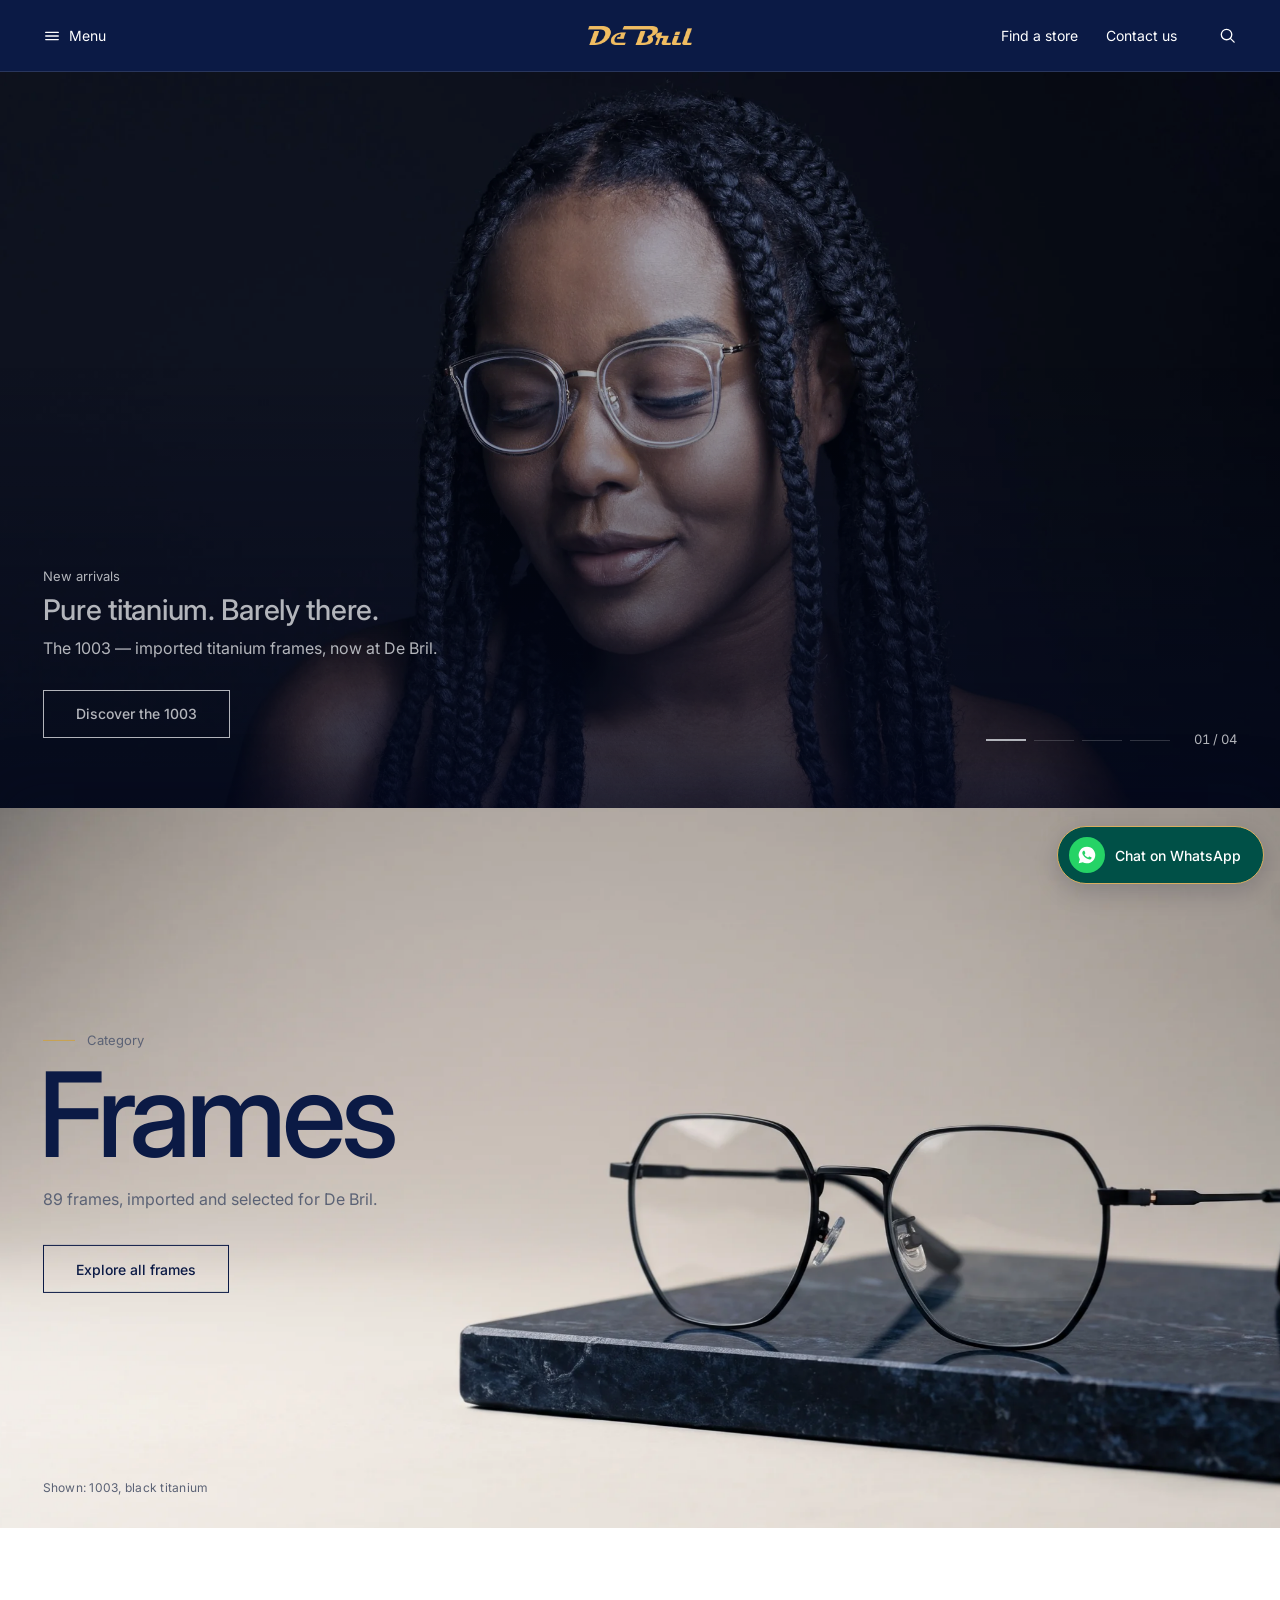
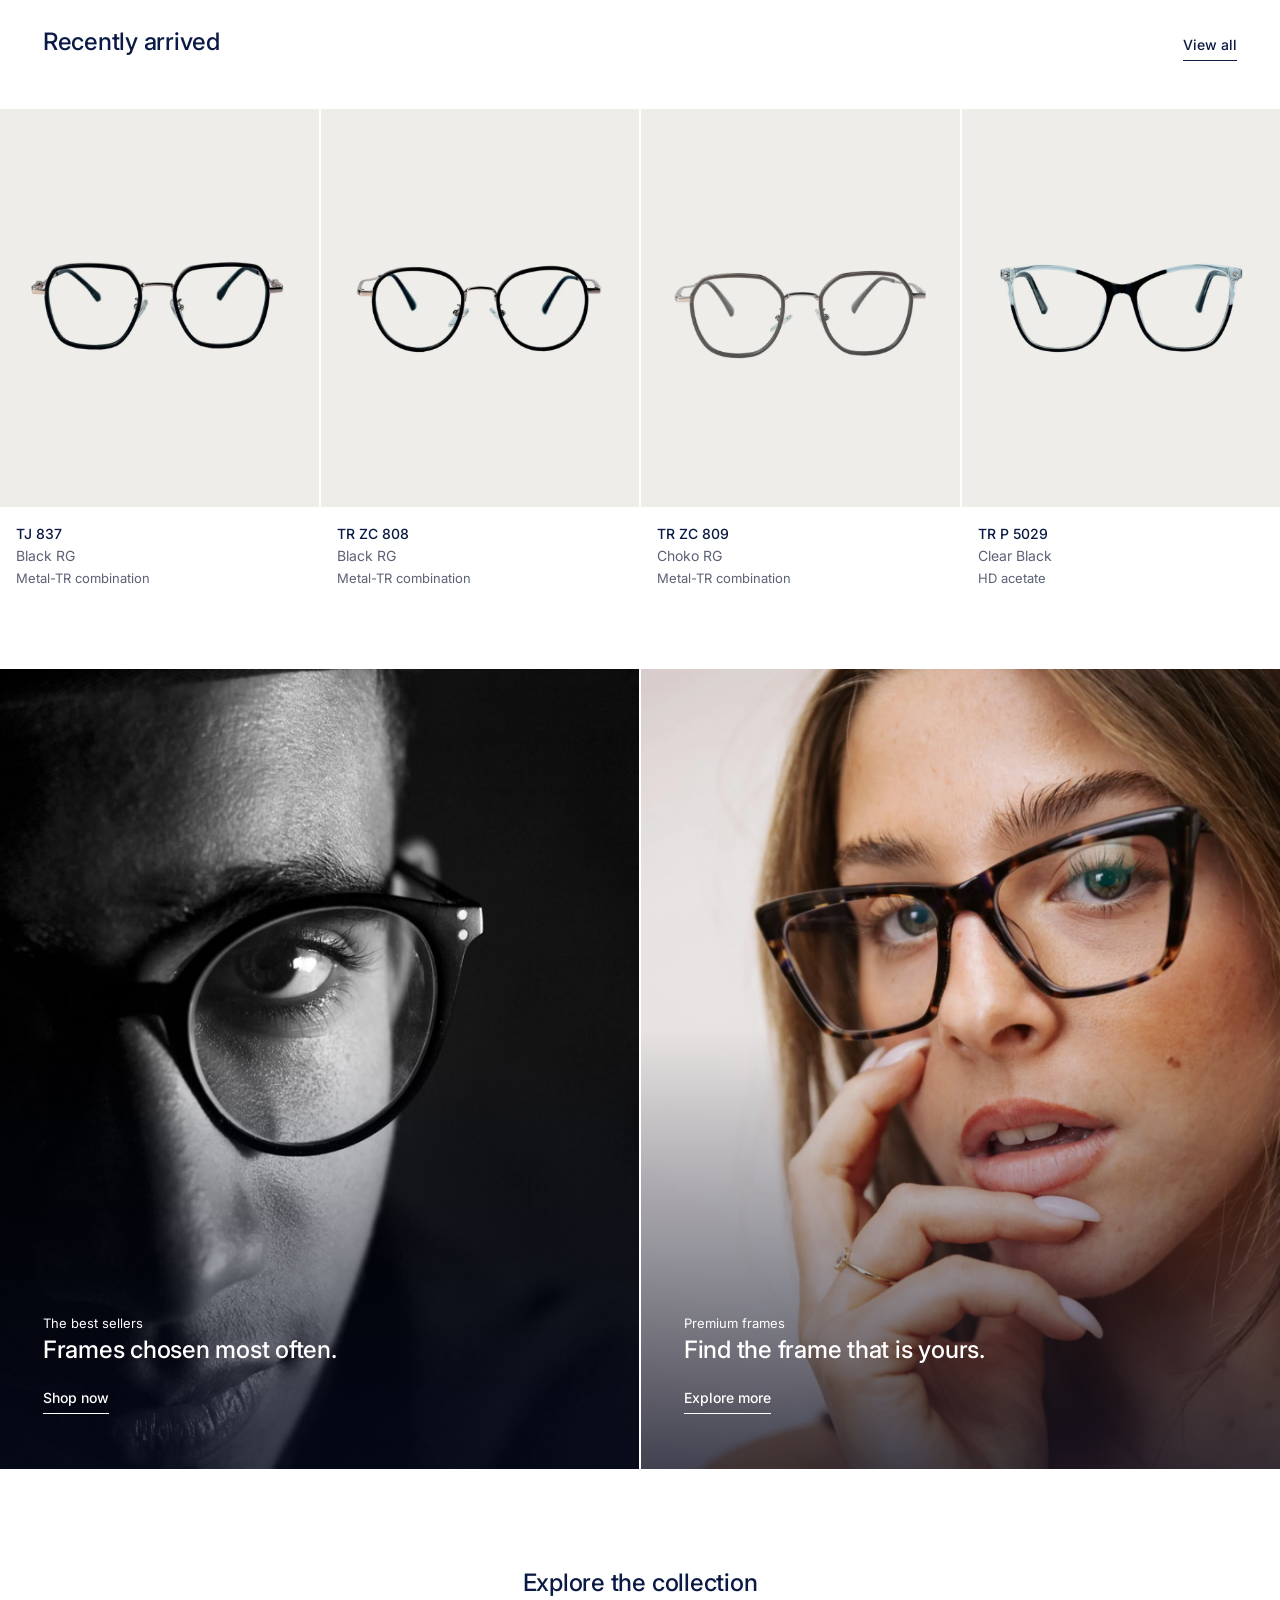
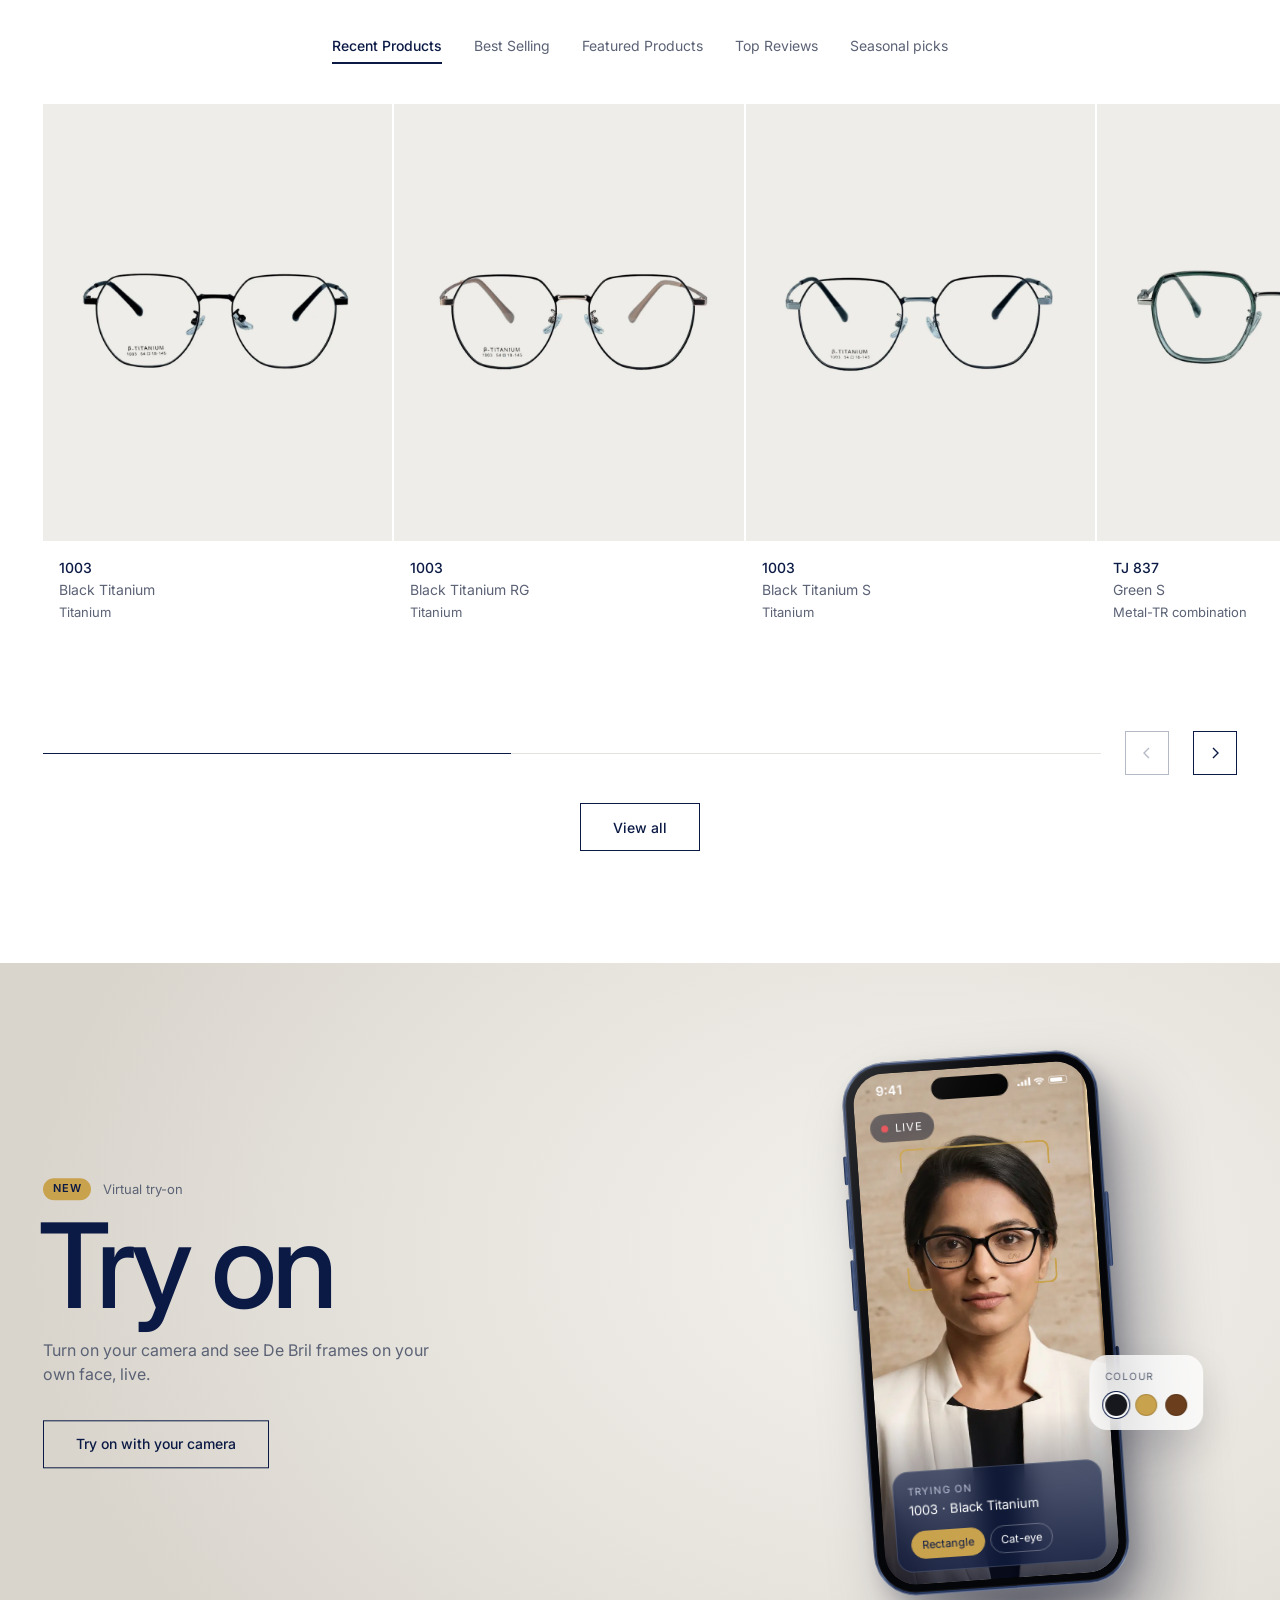
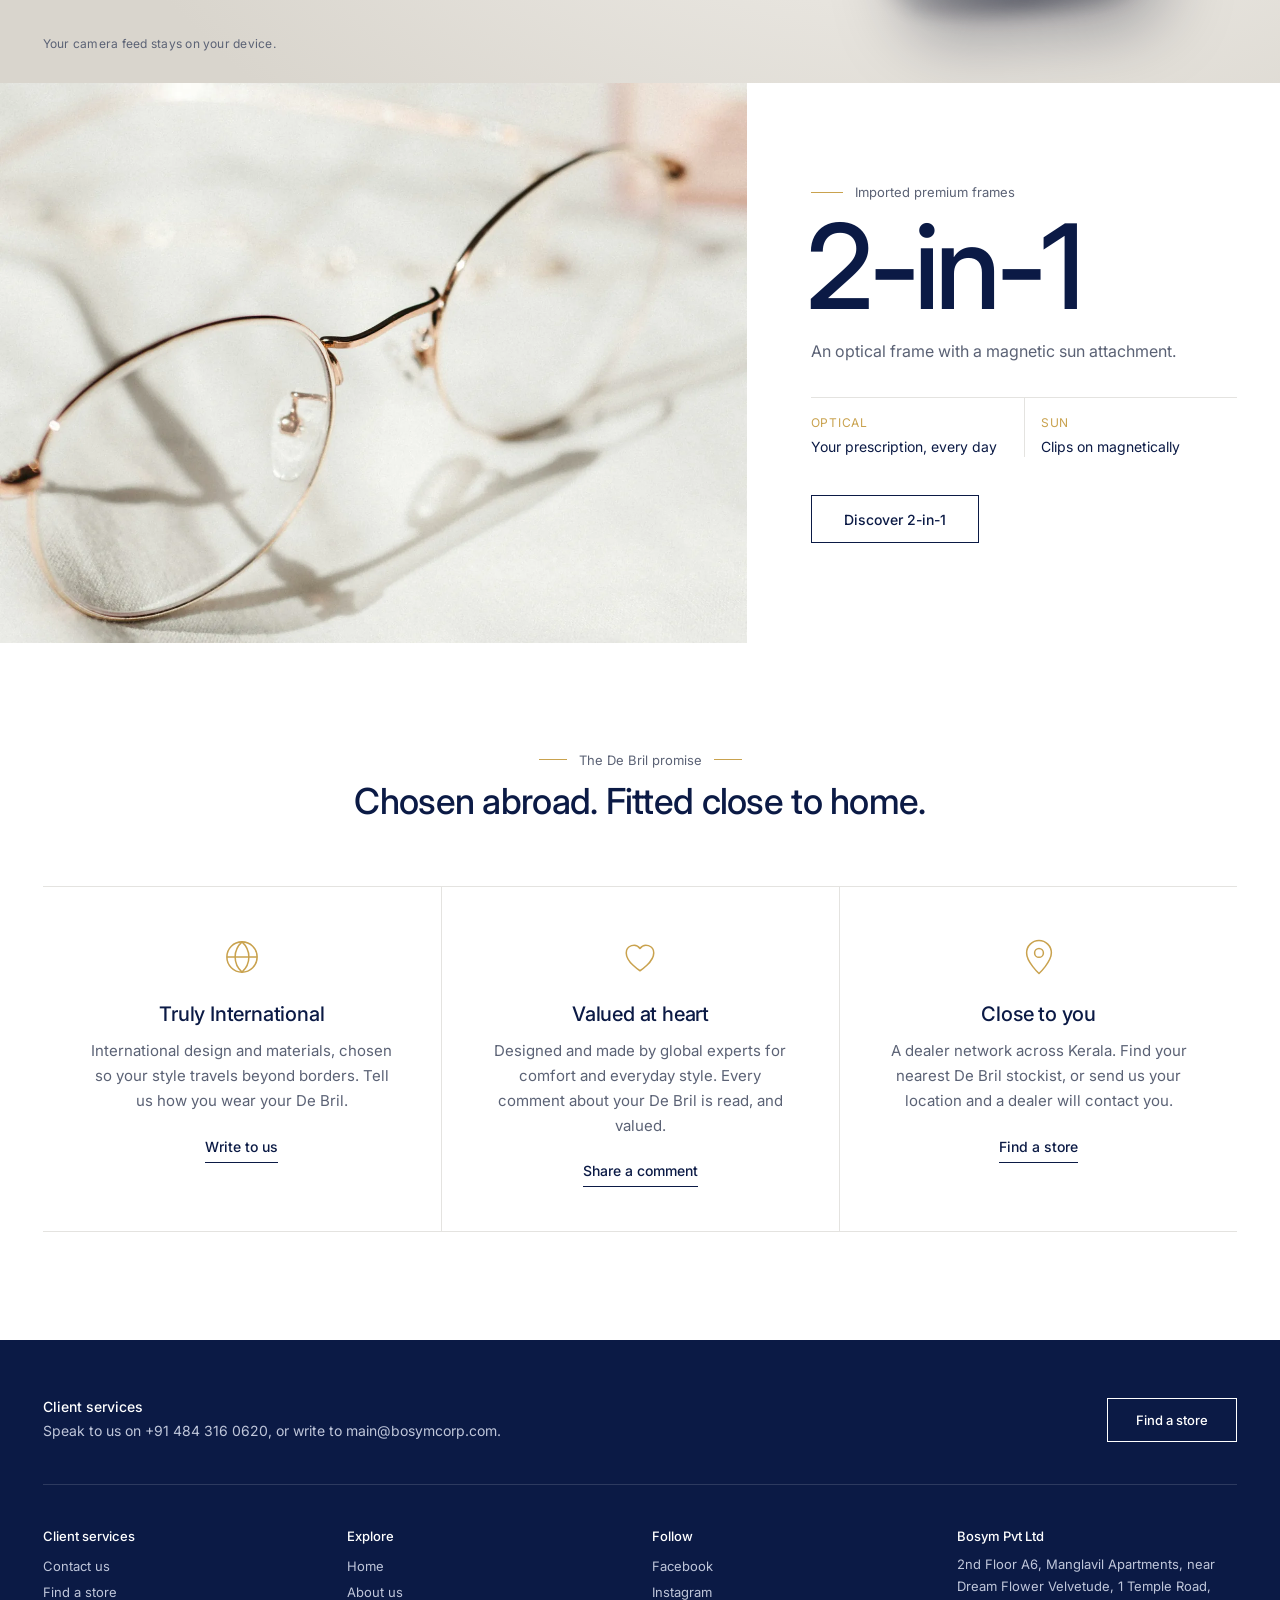
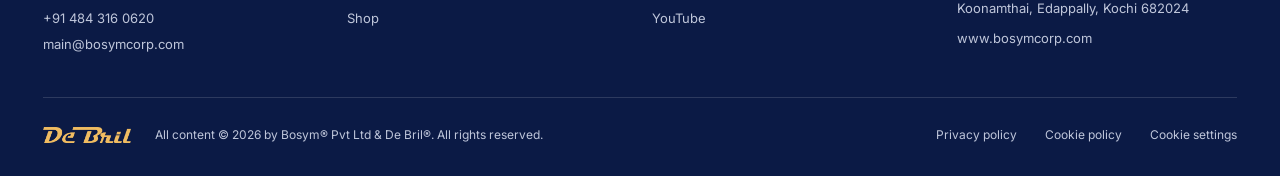
==== commit dcfde8cf: "Contact and product pages; About motion" ====
--- a/index.html
+++ b/index.html
@@ -10,7 +10,7 @@
 <link href="https://fonts.googleapis.com/css2?family=Inter:wght@400;500&display=swap" rel="stylesheet">
 <link rel="preload" as="image" href="img/hero.webp" fetchpriority="high">
 <link rel="icon" href="img/logo-navy.png">
-<link rel="stylesheet" href="site.css?v=f532dde5">
+<link rel="stylesheet" href="site.css?v=dafbb037">
 </head>
 <body>
 <a class="skip" href="#main">Skip to content</a>
@@ -23,7 +23,7 @@
   <a class="logo" href="index.html" aria-label="De Bril, home"><img src="img/logo-gold-word.png" alt="De Bril" width="104" height="19"></a>
   <nav class="head-r" aria-label="Quick links">
     <a class="hlink" href="locate.html" aria-label="Find a store"><svg viewBox="0 0 20 20" aria-hidden="true"><path d="M10 17.5s5.5-5 5.5-9.2a5.5 5.5 0 0 0-11 0c0 4.2 5.5 9.2 5.5 9.2Z"/><circle cx="10" cy="8.3" r="1.9"/></svg><span>Find a store</span></a>
-    <a class="hlink hide-s" href="https://buydb.in/contact-us/">Contact us</a>
+    <a class="hlink hide-s" href="contact.html">Contact us</a>
     <button class="ibtn" type="button" data-open="search" aria-controls="search" aria-expanded="false" aria-label="Search"><svg viewBox="0 0 20 20" aria-hidden="true"><circle cx="9" cy="9" r="5.5"/><path d="m13 13 4 4"/></svg></button>
   </nav>
 </header>
@@ -39,7 +39,7 @@
         <li><a href="shop.html">Shop</a></li>
         <li><a href="about.html">About us</a></li>
         <li><a href="locate.html">Find a store</a></li>
-        <li><a href="https://buydb.in/contact-us/">Contact us</a></li>
+        <li><a href="contact.html">Contact us</a></li>
       </ul>
     </nav>
     <p class="sheet-meta">+91 484 316 0620<br>main@bosymcorp.com</p>
@@ -238,13 +238,13 @@
         <svg viewBox="0 0 32 32" aria-hidden="true"><circle cx="16" cy="16" r="11"/><path d="M5 16h22M16 5c3.5 3.2 5 7 5 11s-1.5 7.8-5 11c-3.5-3.2-5-7-5-11s1.5-7.8 5-11Z"/></svg>
         <h3>Truly International</h3>
         <p>International design and materials, chosen so your style travels beyond borders. Tell us how you wear your De Bril.</p>
-        <a class="ul" href="https://buydb.in/contact-us/">Write to us</a>
+        <a class="ul" href="contact.html">Write to us</a>
       </li>
       <li>
         <svg viewBox="0 0 32 32" aria-hidden="true"><path d="M16 26s-10-6.2-10-13a5.5 5.5 0 0 1 10-3.2A5.5 5.5 0 0 1 26 13c0 6.8-10 13-10 13Z"/></svg>
         <h3>Valued at heart</h3>
         <p>Designed and made by global experts for comfort and everyday style. Every comment about your De Bril is read, and valued.</p>
-        <a class="ul" href="https://buydb.in/contact-us/">Share a comment</a>
+        <a class="ul" href="contact.html">Share a comment</a>
       </li>
       <li>
         <svg viewBox="0 0 32 32" aria-hidden="true"><path d="M16 28s9-8.4 9-15a9 9 0 0 0-18 0c0 6.6 9 15 9 15Z"/><circle cx="16" cy="13" r="3.2"/></svg>
@@ -266,7 +266,7 @@
       <a class="btn btn-sq" href="locate.html">Find a store</a>
     </div>
     <div class="foot-cols">
-      <div><h3>Client services</h3><ul><li><a href="https://buydb.in/contact-us/">Contact us</a></li><li><a href="locate.html">Find a store</a></li><li><a href="tel:+914843160620">+91 484 316 0620</a></li><li><a href="mailto:main@bosymcorp.com">main@bosymcorp.com</a></li></ul></div>
+      <div><h3>Client services</h3><ul><li><a href="contact.html">Contact us</a></li><li><a href="locate.html">Find a store</a></li><li><a href="tel:+914843160620">+91 484 316 0620</a></li><li><a href="mailto:main@bosymcorp.com">main@bosymcorp.com</a></li></ul></div>
       <div><h3>Explore</h3><ul><li><a href="index.html">Home</a></li><li><a href="about.html">About us</a></li><li><a href="shop.html">Shop</a></li></ul></div>
       <div><h3>Follow</h3><ul><li><a href="https://www.facebook.com/">Facebook</a></li><li><a href="https://www.instagram.com/">Instagram</a></li><li><a href="https://www.youtube.com/">YouTube</a></li></ul></div>
       <div><h3>Bosym Pvt Ltd</h3><address>2nd Floor A6, Manglavil Apartments, near Dream Flower Velvetude, 1 Temple Road, Koonamthai, Edappally, Kochi 682024</address><ul><li><a href="https://www.bosymcorp.com/">www.bosymcorp.com</a></li></ul></div>
@@ -282,6 +282,6 @@
 <!-- 14 · Floating WhatsApp -->
 <a class="wa" href="https://wa.me/914843160620?text=Hello%2C%20I%27d%20like%20to%20know%20more%20about%20De%20Bril%20frames" target="_blank" rel="noopener"><span class="wa-i" aria-hidden="true"><svg viewBox="0 0 24 24"><path d="M12 2a10 10 0 0 0-8.6 15.1L2 22l5-1.3A10 10 0 1 0 12 2Zm5.3 14.1c-.2.6-1.3 1.2-1.8 1.2-.5.1-1 .2-3.3-.7-2.8-1.1-4.6-4-4.7-4.2-.1-.2-1.1-1.5-1.1-2.8s.7-2 1-2.3c.2-.3.5-.3.7-.3h.5c.2 0 .4 0 .6.5l.8 2c.1.2.1.3 0 .5l-.4.6-.4.4c-.1.1-.3.3-.1.6.2.3.7 1.2 1.6 2 1.1 1 2 1.3 2.3 1.4.3.1.5.1.6-.1l.8-1c.2-.3.4-.2.6-.1l1.9.9c.3.1.5.2.5.3.1.2.1.7-.1 1.2Z"/></svg></span>Chat on WhatsApp</a>
 
-<script src="site.js?v=fba1433d"></script>
+<script src="site.js?v=21a2da18"></script>
 </body>
 </html>
--- a/site.css
+++ b/site.css
@@ -15,6 +15,7 @@
 ul{list-style:none;padding:0}
 address{font-style:normal}
 :focus-visible{outline:2px solid var(--gold);outline-offset:3px}
+[hidden]{display:none!important} /* hidden must win over display:grid/flex rules */
 .vh{position:absolute;width:1px;height:1px;overflow:hidden;clip:rect(0 0 0 0);white-space:nowrap}
 .skip{position:fixed;left:16px;top:-60px;z-index:100;background:var(--navy);color:#fff;padding:10px 16px;font-size:14px;transition:top .2s}
 .skip:focus{top:12px}
@@ -449,8 +450,8 @@
 .ab-nums span{font-size:14px;color:var(--grey)}
 .ab-pillars{display:grid;grid-template-columns:repeat(3,1fr);gap:2px;padding:clamp(72px,8vw,128px) var(--pad)}
 .ab-pillars article{position:relative;display:grid;align-content:start;gap:10px;padding-right:24px}
-.ab-pillars img{width:100%;aspect-ratio:4/5;object-fit:cover;margin-bottom:14px;transition:transform 1.2s var(--ease)}
-.ab-pillars article:hover img{transform:scale(1.02)}
+.ab-ph{overflow:hidden;margin-bottom:14px}
+.ab-pillars img{width:100%;aspect-ratio:4/5;object-fit:cover}
 .ab-n{position:absolute;top:14px;left:14px;z-index:1;padding:4px 10px;border-radius:999px;background:rgba(255,255,255,.88);font-size:12px;letter-spacing:.08em;color:var(--navy)}
 .ab-pillars h3{font-size:20px;font-weight:500;color:var(--navy);letter-spacing:-.01em}
 .ab-pillars p{font-size:15px;line-height:1.6;color:var(--grey)}
@@ -465,6 +466,24 @@
 .ab-mats li:hover::before{background:var(--gold)}
 .ab-close{padding-block:clamp(48px,5vw,80px)}
 .ab-ctas{display:flex;align-items:center;gap:28px;margin-top:28px;color:var(--navy)}
+/* about motion (classes added by about.js, so without JS everything is simply visible) */
+.ab-head>*{animation:rise .9s var(--ease) both}
+.ab-head>:nth-child(2){animation-delay:.08s}.ab-head>:nth-child(3){animation-delay:.18s}
+.ab-head h1 em{background:linear-gradient(var(--gold),var(--gold)) 0 94%/0 3px no-repeat;animation:sweep 1.1s .7s var(--ease) forwards}
+@keyframes sweep{to{background-size:100% 3px}}
+.rv{opacity:0;transform:translateY(28px);transition:opacity .9s var(--ease) calc(var(--i,0) * 90ms),transform 1s var(--ease) calc(var(--i,0) * 90ms)}
+.rv.is-in{opacity:1;transform:none}
+.ab-mats li.rv{transform:translateX(-28px)}
+.ab-mats li.rv.is-in{transform:none}
+.ab-pillars article.rv .ab-ph{clip-path:inset(0 0 100% 0);transition:clip-path 1.2s var(--ease) calc(var(--i,0) * 120ms + .1s)}
+.ab-pillars article.rv.is-in .ab-ph{clip-path:inset(0)}
+/* slow, continuous zoom on every photo; staggered so they never move in step */
+.ab-wide img{animation:zoom-out 22s ease-in-out infinite alternate}
+.ab-pillars img,.ab-close .twoin-media img{animation:zoom-in 16s ease-in-out infinite alternate}
+.ab-pillars article:nth-child(3) img{animation-delay:-5s}.ab-pillars article:nth-child(4) img{animation-delay:-10s}
+.ab-close .twoin-media img{animation-duration:20s}
+@keyframes zoom-out{from{transform:scale(1.14)}to{transform:scale(1)}}
+@keyframes zoom-in{from{transform:scale(1)}to{transform:scale(1.1)}}
 @media (max-width:900px){
   .ab-story,.ab-mats{grid-template-columns:1fr}
   .ab-nums{grid-template-columns:1fr 1fr}
@@ -540,6 +559,126 @@
   .loc-map{display:none} /* phones: the list comes first; each card has its own Directions link */
 }
 
+/* 18 · contact */
+main>section.ct-head{background:radial-gradient(70% 120% at 80% 0%,#f3f1ec,#e7e4de 60%)}
+.ct-head{padding:clamp(48px,6vw,96px) var(--pad) clamp(40px,4.5vw,64px)}
+.ct-head .k,.ct-office .k{color:var(--grey);display:flex;align-items:center;gap:12px}
+.ct-head .k::before,.ct-office .k::before{content:"";width:32px;height:1px;background:var(--gold)}
+.ct-head h1{font-weight:500;font-size:clamp(48px,7vw,112px);line-height:.92;letter-spacing:-.045em;margin:10px 0 16px -.04em;color:var(--navy)}
+.ct-sub{max-width:520px;font-size:clamp(15px,1.2vw,17px);line-height:1.6;color:var(--grey)}
+.ct-ways{display:grid;grid-template-columns:repeat(3,1fr);gap:2px;margin-top:clamp(32px,3.5vw,48px)}
+.ct-way{display:flex;align-items:center;gap:16px;padding:22px 24px;background:#fff;color:var(--navy);transition:background-color .3s,color .3s}
+.ct-way svg{width:26px;height:26px;flex:none;fill:none;stroke:var(--gold);stroke-width:1.4;stroke-linejoin:round;transition:stroke .3s}
+.ct-way span{display:grid;gap:2px;font-size:clamp(15px,1.2vw,18px);font-weight:500;min-width:0;overflow-wrap:anywhere}
+.ct-way small{font-size:11px;font-weight:400;letter-spacing:.08em;text-transform:uppercase;color:var(--grey);transition:color .3s}
+.ct-way i{margin-left:auto;font-style:normal;transition:transform .35s var(--ease)}
+.ct-way:hover{background:var(--navy);color:#fff}
+.ct-way:hover small{color:var(--mist)}
+.ct-way:hover i{transform:translateX(6px)}
+.ct-main{display:grid;grid-template-columns:1.2fr 1fr;align-items:stretch}
+.ct-form{display:grid;gap:18px;align-content:start;padding:clamp(48px,5vw,80px) var(--pad)}
+.ct-form h2,.ct-office h2{font-size:clamp(26px,2.6vw,38px);font-weight:500;letter-spacing:-.03em;color:var(--navy)}
+.ct-topics{border:0;margin:0;padding:0;display:flex;flex-wrap:wrap;gap:6px}
+.ct-topics legend{width:100%;margin-bottom:10px;font-size:13px;color:var(--grey)}
+.tchip input{position:absolute;opacity:0}
+.tchip span{display:inline-block;padding:9px 16px;border-radius:999px;border:1px solid var(--line);font-size:14px;color:var(--navy);cursor:pointer;transition:background-color .25s,color .25s,border-color .25s}
+.tchip span:hover{border-color:var(--navy)}
+.tchip input:checked+span{background:var(--navy);border-color:var(--navy);color:#fff}
+.tchip input:focus-visible+span{outline:2px solid var(--gold);outline-offset:2px}
+.ct-row{display:grid;grid-template-columns:1fr 1fr;gap:18px}
+.fld{display:grid;gap:6px}
+.fld span{font-size:13px;color:var(--grey)}
+.fld em{font-style:normal;opacity:.7}
+.fld input,.fld textarea{width:100%;padding:14px 0;border:0;border-bottom:1px solid #cfccc5;background:none;font:inherit;font-size:16px;color:var(--navy);border-radius:0;resize:vertical;transition:border-color .25s}
+.fld input:focus,.fld textarea:focus{outline:none;border-color:var(--navy)}
+.ct-err{font-size:14px;color:#9b1c22}
+.ct-send{display:flex;flex-wrap:wrap;align-items:center;gap:24px;margin-top:8px;color:var(--navy)}
+.ct-wa{gap:10px}
+.ct-wa svg{width:20px;height:20px;fill:none;stroke:currentColor;stroke-width:1.4;stroke-linejoin:round}
+.ct-note{font-size:12px;color:var(--grey)}
+main>section.ct-main{background:#fff}
+.ct-office{display:grid;gap:14px;align-content:start;padding:clamp(48px,5vw,80px) var(--pad);background:var(--navy);color:#fff}
+.ct-office .k{color:var(--mist)}
+.ct-office h2{color:#fff}
+.ct-office address{font-style:normal;font-size:16px;line-height:1.65;color:var(--mist)}
+.ct-dl{display:grid;gap:0;margin:6px 0 10px;border-top:1px solid rgba(255,255,255,.16)}
+.ct-dl div{display:flex;justify-content:space-between;gap:16px;padding:12px 0;border-bottom:1px solid rgba(255,255,255,.16);font-size:15px}
+.ct-dl dt{color:var(--mist)}
+.ct-dl dd{margin:0}
+.ct-dl a:hover,.ct-dir:hover{color:var(--gold)}
+.ct-map{aspect-ratio:16/10;background:#13245a;overflow:hidden}
+.ct-map iframe{width:100%;height:100%;border:0;filter:saturate(.6)}
+.ct-dir{font-size:14px;font-weight:500}
+.ct-close{border-top:1px solid var(--line)}
+@media (max-width:900px){
+  .ct-ways,.ct-main,.ct-row{grid-template-columns:1fr}
+}
+
+/* 19 · product details */
+.pd{display:grid;grid-template-columns:minmax(0,1.25fr) minmax(0,1fr);align-items:start;gap:clamp(32px,4vw,72px);padding:clamp(24px,3vw,40px) var(--pad) clamp(56px,6vw,96px)}
+.pd-gal{display:grid;grid-template-columns:84px 1fr;gap:12px;align-items:start}
+.pd-thumbs{display:grid;gap:8px;position:sticky;top:96px}
+.pd-thumbs button{display:block;width:100%;aspect-ratio:1;overflow:hidden;background:#dfe6ee;outline-offset:2px;opacity:.55;transition:opacity .25s,box-shadow .25s}
+.pd-thumbs button:hover{opacity:1}
+.pd-thumbs button[aria-current=true]{opacity:1;box-shadow:0 0 0 2px var(--navy)}
+.pd-thumbs img{width:100%;height:100%;object-fit:cover}
+.pd-stage{position:relative;aspect-ratio:1;overflow:hidden;background:#dfe6ee;cursor:zoom-in;outline:none}
+.pd-stage:focus-visible{box-shadow:inset 0 0 0 2px var(--navy)}
+.pd-stage img{width:100%;height:100%;object-fit:cover;transition:transform .35s var(--ease)}
+.pd-stage.is-zoom img{transform:scale(1.9)}
+.pd-badge{top:16px;left:16px}
+.pd-arrow{position:absolute;top:50%;translate:0 -50%;width:48px;height:48px;display:grid;place-items:center;border-radius:50%;background:rgba(255,255,255,.9);color:var(--navy);opacity:0;transition:opacity .3s,background-color .25s,color .25s}
+.pd-arrow[data-dir="-1"]{left:16px}.pd-arrow[data-dir="1"]{right:16px}
+.pd-stage:hover .pd-arrow,.pd-arrow:focus-visible{opacity:1}
+.pd-arrow:hover{background:var(--navy);color:#fff}
+.pd-arrow svg{width:16px;height:16px;fill:none;stroke:currentColor;stroke-width:1.5}
+.pd-count{position:absolute;right:16px;bottom:14px;font-size:12px;letter-spacing:.08em;color:var(--navy);font-variant-numeric:tabular-nums}
+.pd-info{position:sticky;top:96px;display:grid;gap:10px;justify-items:start}
+.pd-kick{display:flex;align-items:center;gap:10px;color:var(--grey);font-size:13px}
+.pd-kick::before{content:"";width:32px;height:1px;background:var(--gold)}
+.pd-kick a:hover{color:var(--navy);text-decoration:underline;text-underline-offset:3px}
+.pd-kick span{opacity:.5}
+.pd-info h1{font-weight:500;font-size:clamp(44px,5.4vw,88px);line-height:.95;letter-spacing:-.045em;margin-left:-.04em;color:var(--navy)}
+.pd-col{font-size:clamp(18px,1.6vw,22px);color:var(--navy)}
+.pd-lede{font-size:15px;line-height:1.6;color:var(--grey);max-width:440px}
+.pd-cols{width:100%;margin-top:14px}
+.pd-cols h2,.pd-spec dt{font-size:12px;font-weight:500;letter-spacing:.08em;text-transform:uppercase;color:var(--navy)}
+.pd-cols ul{display:flex;flex-wrap:wrap;gap:8px;margin-top:10px}
+.pd-cols a{display:grid;gap:6px;width:76px;font-size:11px;line-height:1.3;color:var(--grey);text-align:center}
+.pd-cols img{width:76px;height:76px;object-fit:cover;background:#dfe6ee;box-shadow:0 0 0 1px var(--line);transition:box-shadow .25s}
+.pd-cols a:hover img{box-shadow:0 0 0 1px var(--navy)}
+.pd-cols a[aria-current=page]{color:var(--navy)}
+.pd-cols a[aria-current=page] img{box-shadow:0 0 0 2px var(--navy)}
+.pd-acts{display:grid;gap:8px;width:100%;max-width:440px;margin-top:20px}
+.pd-cta{width:100%;height:54px;gap:10px}
+.pd-cta svg{width:20px;height:20px;fill:none;stroke:currentColor;stroke-width:1.4;stroke-linejoin:round}
+.pd-cta-o{color:var(--navy)}
+.pd-cta-o:hover{background:var(--navy);color:#fff}
+.pd-try{display:flex;align-items:center;justify-content:center;gap:10px;height:54px;background:var(--stone);font-size:14px;font-weight:500;color:var(--navy);transition:background-color .25s}
+.pd-try:hover{background:#e2ded6}
+.pd-try svg{width:20px;height:20px;fill:none;stroke:var(--gold);stroke-width:1.5;stroke-linejoin:round}
+.pd-try span{padding:2px 8px;border-radius:999px;background:var(--gold);font-size:10px;font-weight:600;letter-spacing:.06em;text-transform:uppercase}
+.pd-note{font-size:13px;color:var(--grey);max-width:440px}
+.pd-spec{width:100%;max-width:440px;margin-top:22px;border-top:1px solid var(--line)}
+.pd-spec div{display:flex;justify-content:space-between;gap:16px;padding:13px 0;border-bottom:1px solid var(--line)}
+.pd-spec dd{margin:0;font-size:14px;color:var(--navy);text-align:right}
+.pd-spec dd a:hover{text-decoration:underline;text-underline-offset:3px}
+.pd-store{margin-top:10px;font-size:13px;color:var(--grey)}
+.pd-store:hover{color:var(--navy)}
+.pd-more{padding:clamp(48px,5vw,80px) 0 clamp(56px,6vw,96px);border-top:1px solid var(--line)}
+.pd-more .prods-head{padding:0 var(--pad)}
+.grid.pd-grid{grid-template-columns:repeat(4,1fr)}
+#pd-missing{padding:clamp(96px,10vw,160px) var(--pad)}
+@media (max-width:900px){
+  .pd{grid-template-columns:1fr}
+  .pd-gal{grid-template-columns:1fr}
+  .pd-thumbs{order:2;position:static;display:flex;overflow-x:auto;scrollbar-width:none}
+  .pd-thumbs li{flex:0 0 64px}
+  .pd-info{position:static}
+  .pd-arrow{opacity:1;width:40px;height:40px}
+  .grid.pd-grid{grid-template-columns:repeat(2,1fr)}
+}
+
 /* 14 · WhatsApp */
 .wa{position:fixed;right:16px;bottom:16px;z-index:50;display:flex;align-items:center;gap:10px;height:58px;padding:0 22px 0 11px;border-radius:999px;background:var(--wa);border:1px solid #d9ae5f;color:#fff;font-size:14px;font-weight:500;box-shadow:0 8px 24px rgba(5,10,31,.18);transition:transform .25s var(--ease)}
 .wa:hover{transform:translateY(-2px)}
@@ -605,7 +744,7 @@
   .hero{position:relative;top:auto}
   .board-copy>*,.board>img{opacity:1!important;transform:none!important}
   .board-copy{margin-top:0!important}
-  .slide img{animation:none!important}
+  .slide img,.ab-wide img,.ab-pillars img,.ab-close .twoin-media img{animation:none!important}
   .loc-hero>img{animation:none!important}
   .vf-scan,.vf-live i,.fl{animation:none!important}
   .g-ph{clip-path:none!important}
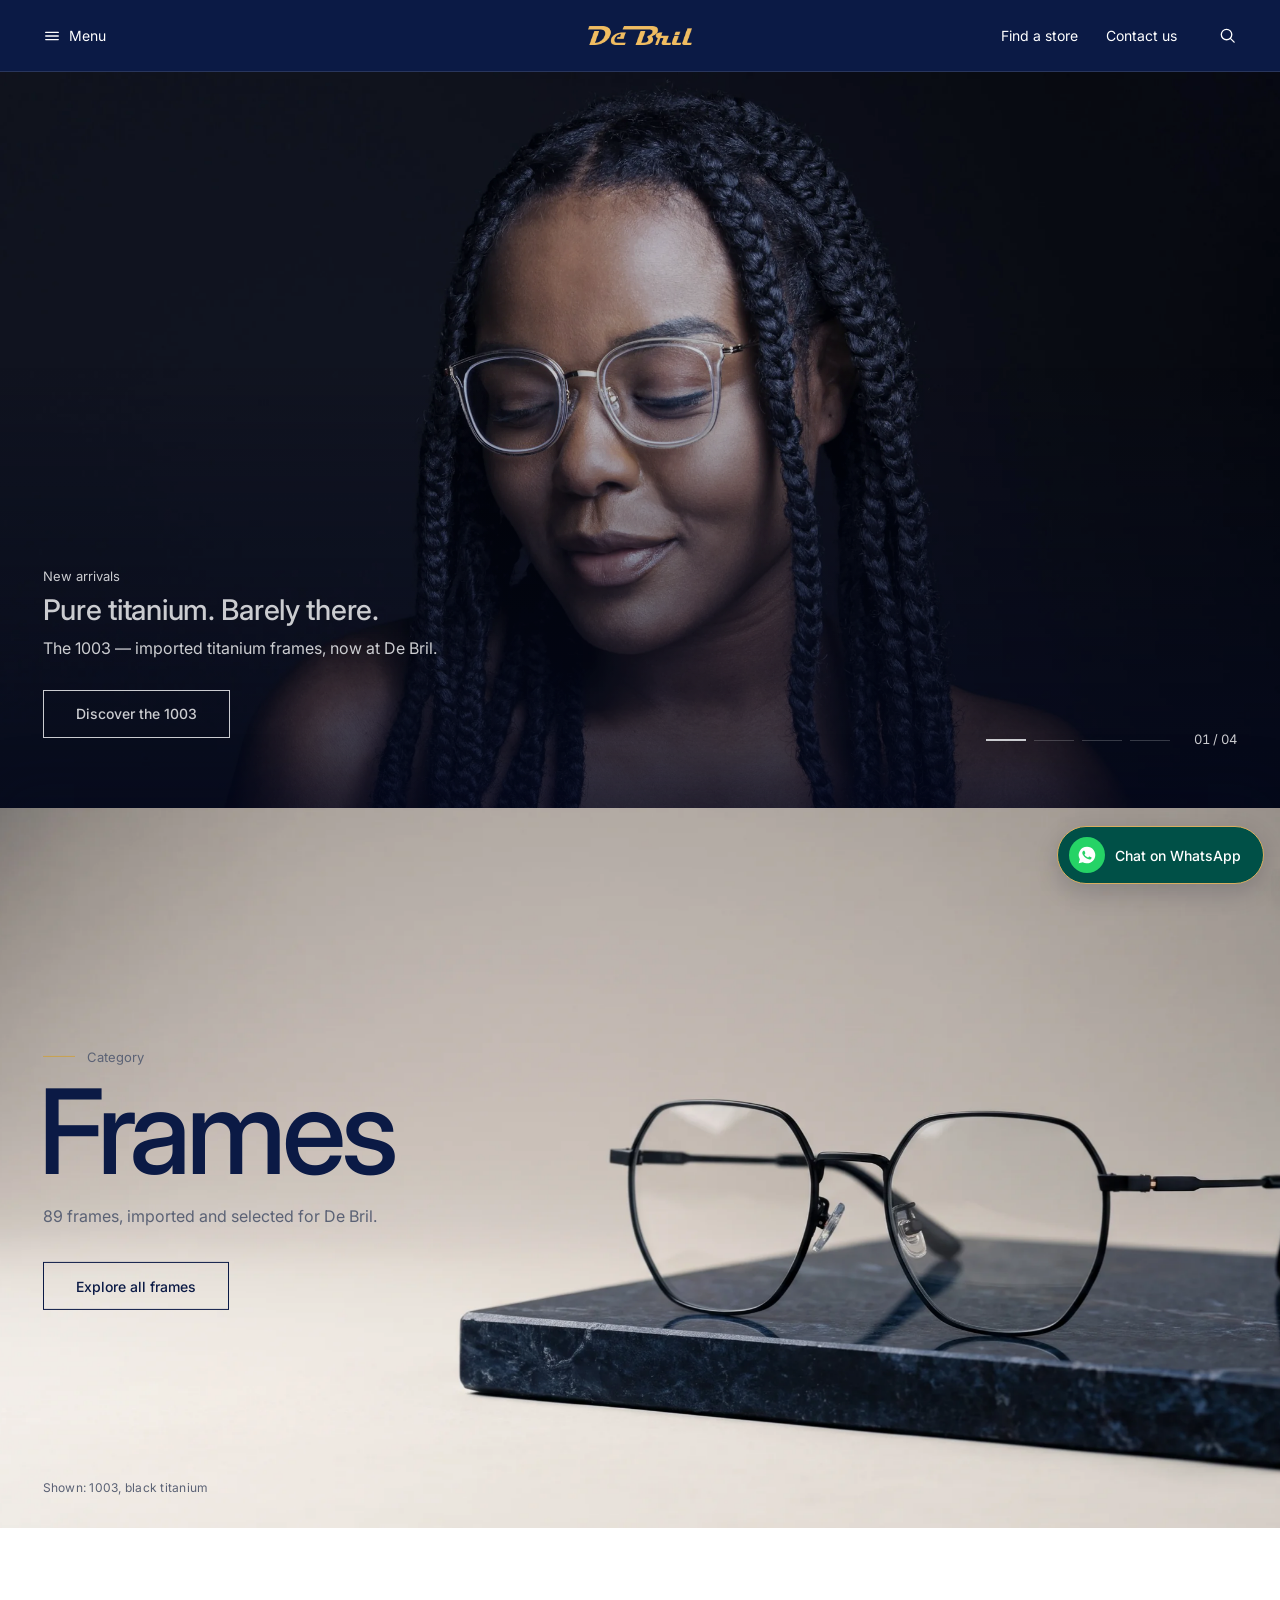
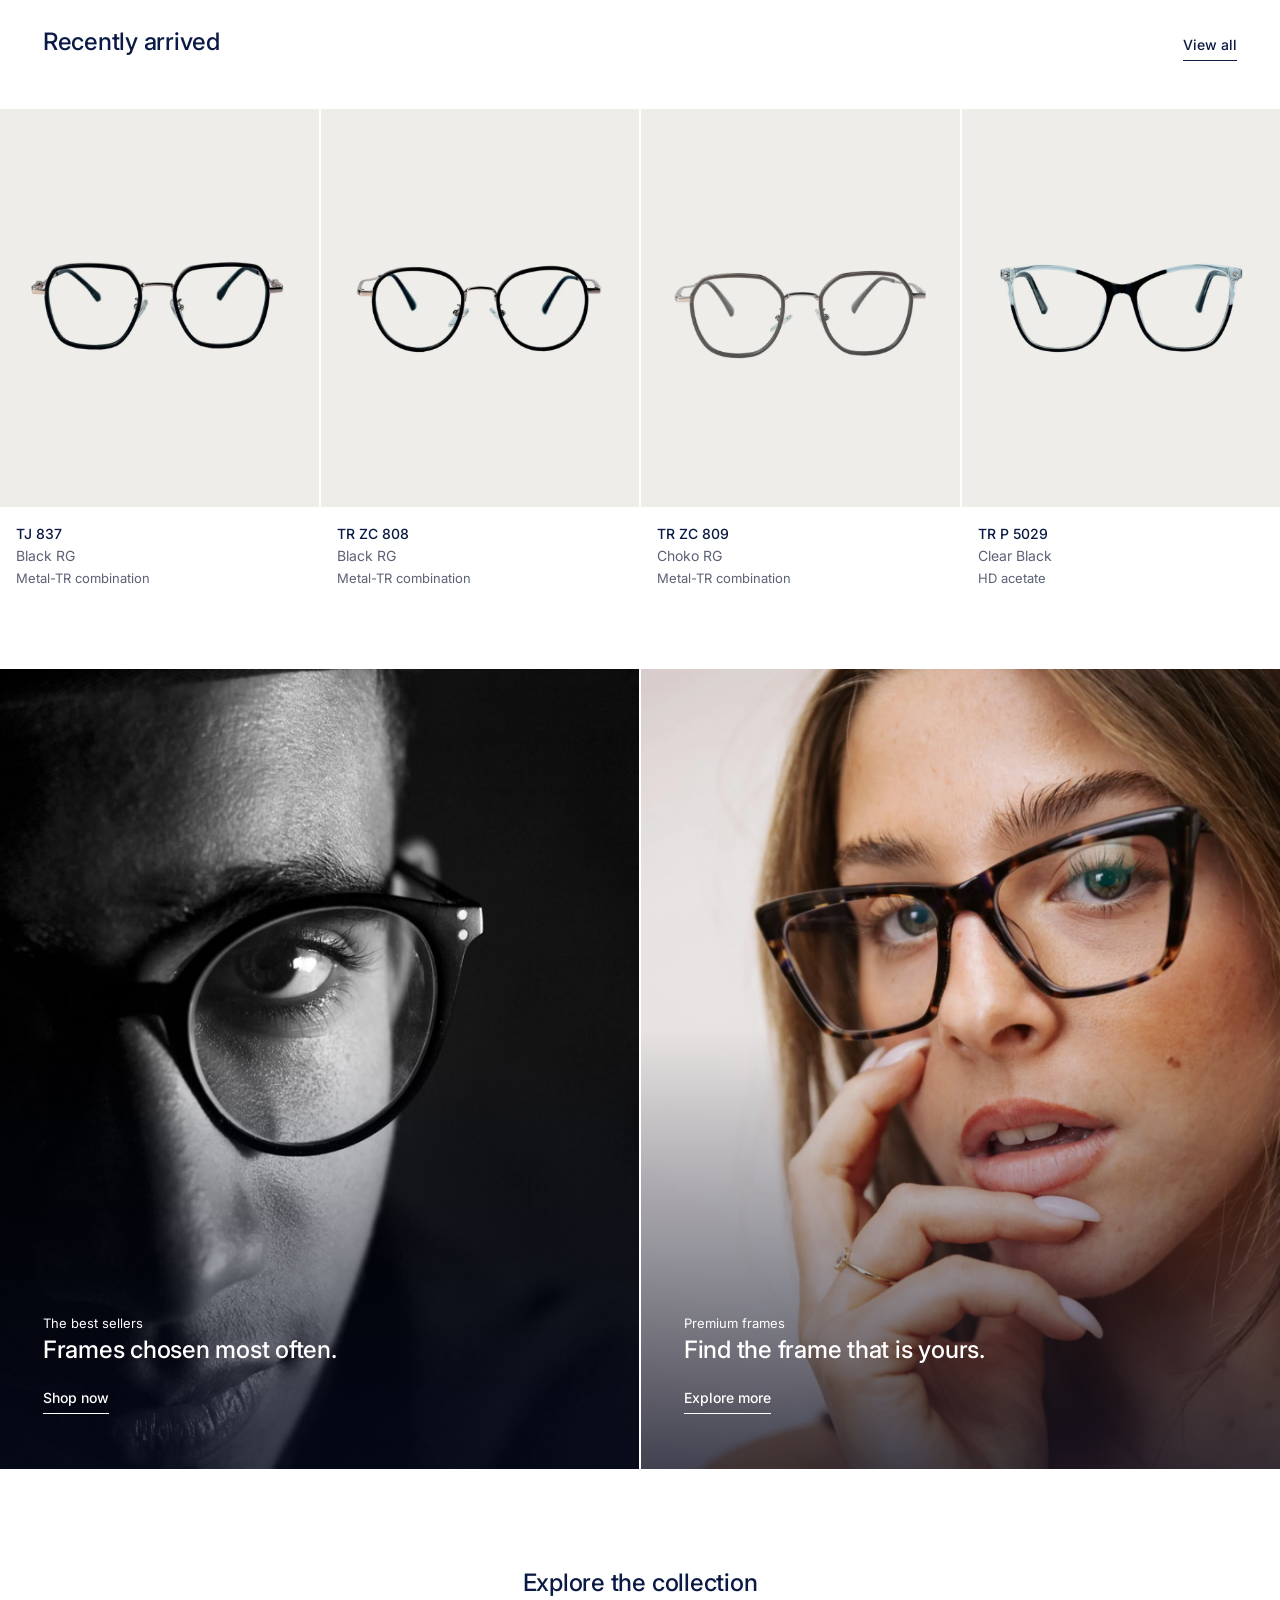
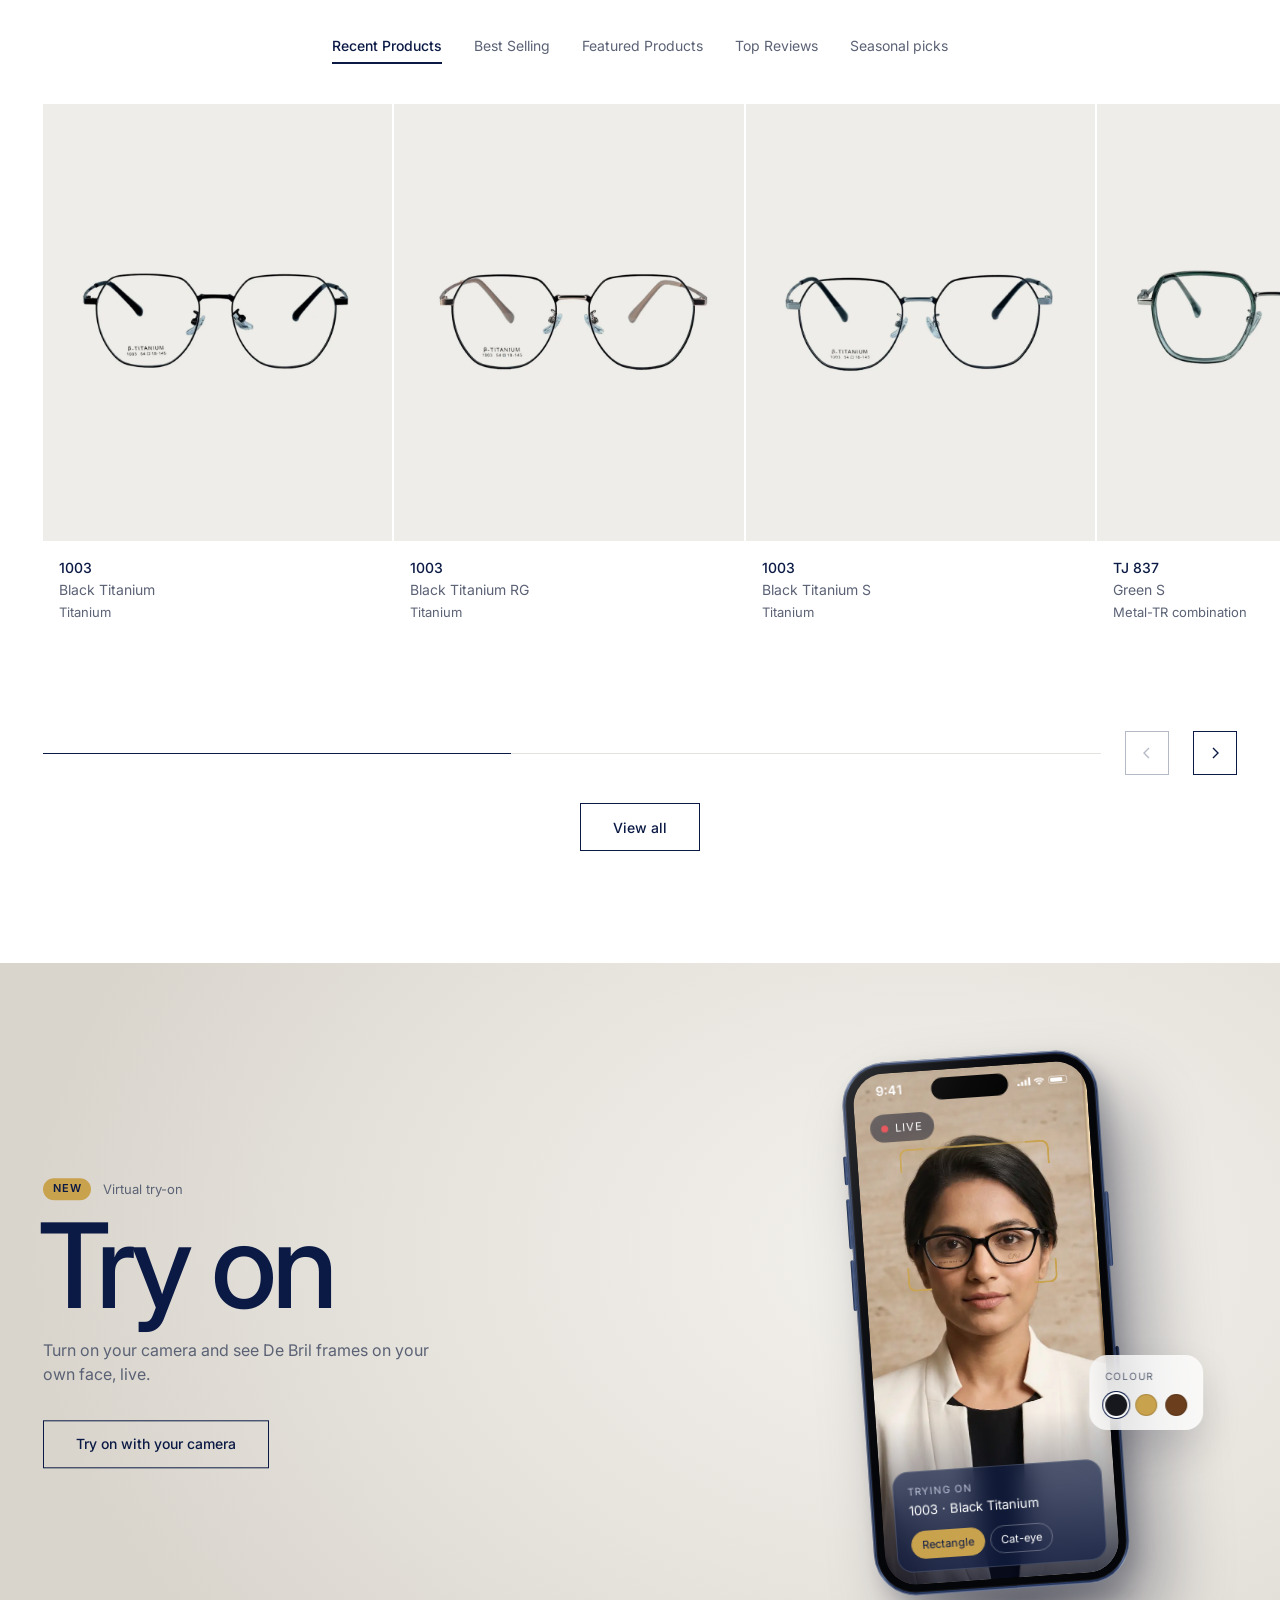
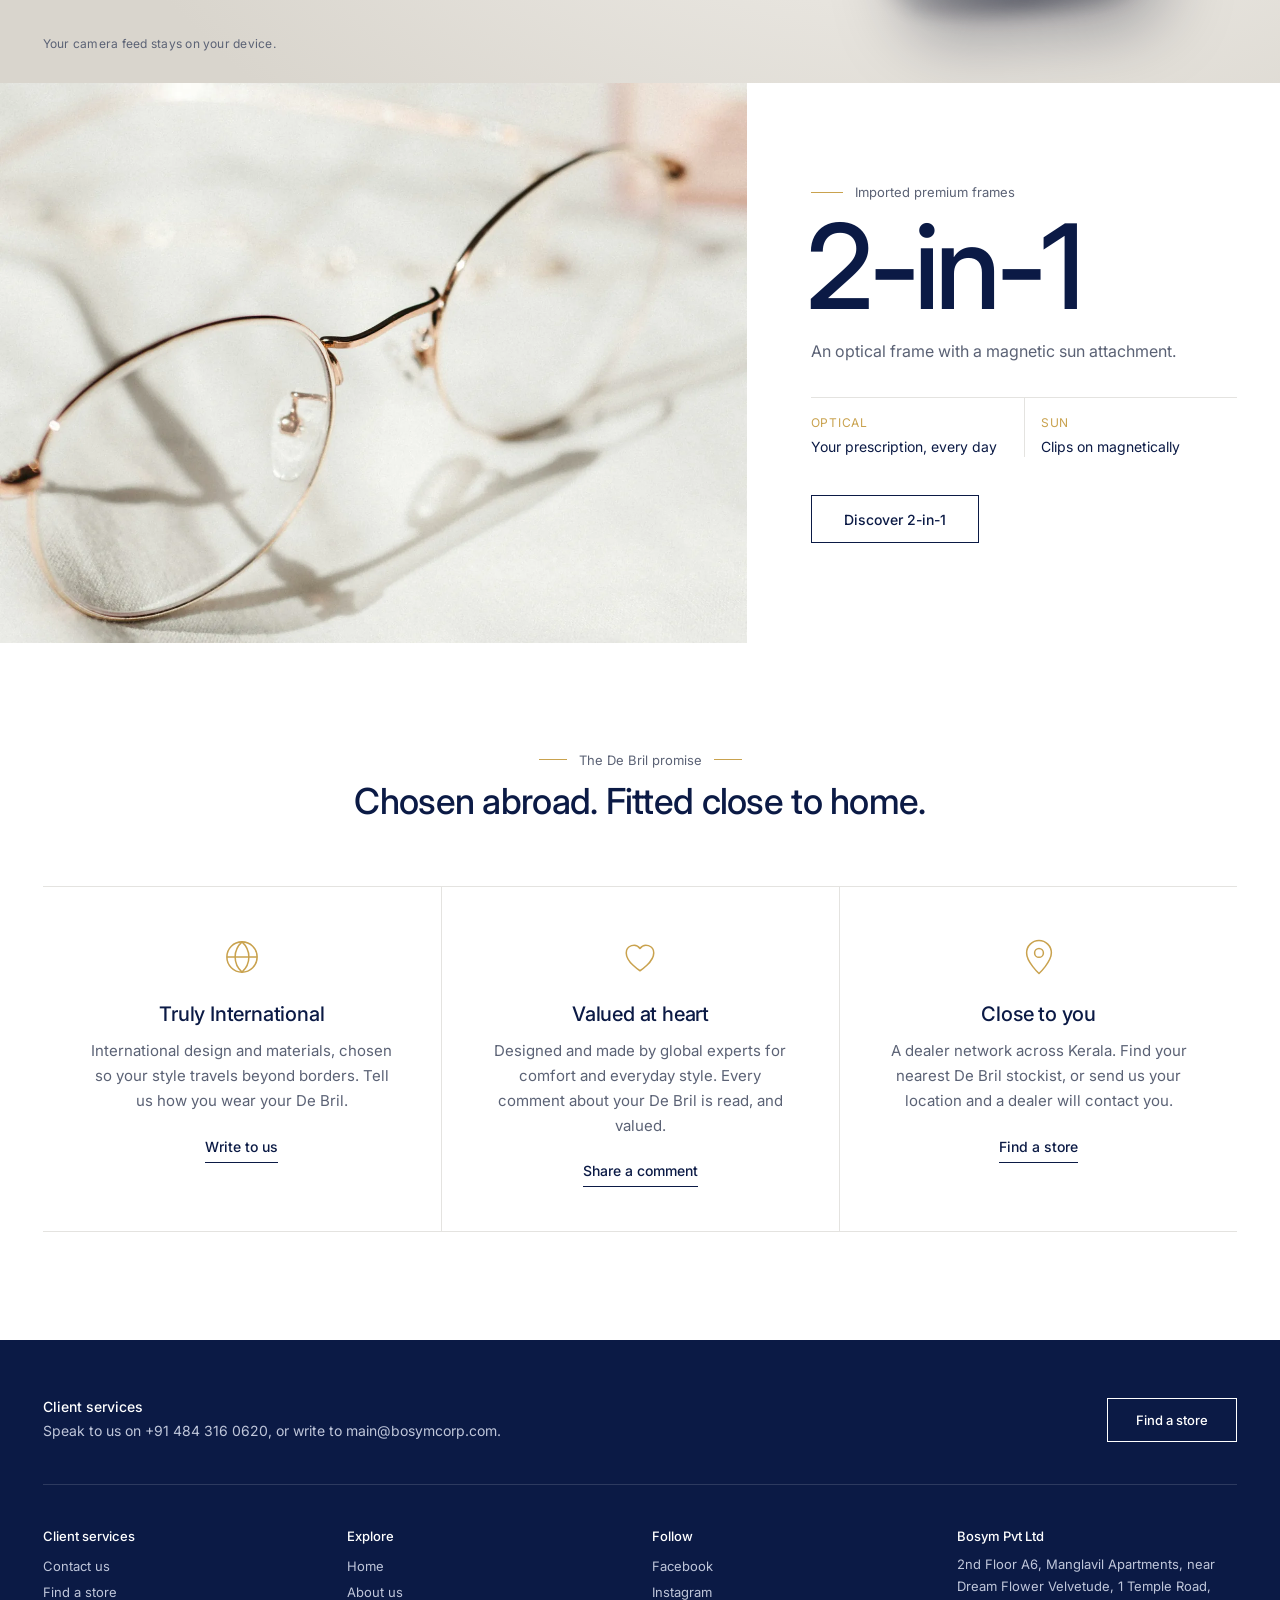
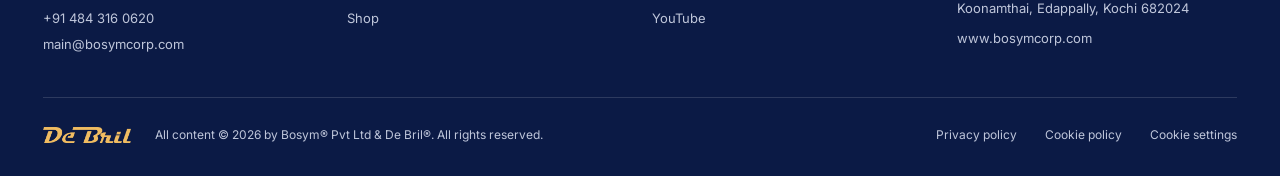
==== commit b15fbdb9: "Stockist map stays in view on phones and tablets" ====
--- a/index.html
+++ b/index.html
@@ -10,7 +10,7 @@
 <link href="https://fonts.googleapis.com/css2?family=Inter:wght@400;500&display=swap" rel="stylesheet">
 <link rel="preload" as="image" href="img/hero.webp" fetchpriority="high">
 <link rel="icon" href="img/logo-navy.png">
-<link rel="stylesheet" href="site.css?v=dafbb037">
+<link rel="stylesheet" href="site.css?v=0936cfcb">
 </head>
 <body>
 <a class="skip" href="#main">Skip to content</a>
--- a/site.css
+++ b/site.css
@@ -543,20 +543,27 @@
 .loc-map{position:sticky;top:72px;height:calc(100vh - 72px);background:var(--stone)}
 .loc-map iframe{width:100%;height:100%;border:0;filter:saturate(.7) contrast(1.02)}
 .smap-cap{position:absolute;right:16px;top:16px;max-width:min(360px,calc(100% - 32px));display:flex;flex-wrap:wrap;align-items:baseline;gap:4px 10px;padding:14px 18px;background:var(--navy);color:var(--mist);box-shadow:0 10px 30px rgba(5,10,31,.25);font-size:14px}
-.smap-cap b{font-weight:500;color:#fff;width:100%}
+.smap-cap span{display:grid;gap:2px}
+.smap-cap b{font-weight:500;color:#fff}
 .smap-cap a{color:var(--gold);font-weight:500}
 .smap-cap:empty{display:none}
 .loc-help{border-top:1px solid var(--line)}
 @media (max-width:900px){
   .loc-body{grid-template-columns:1fr}
-  .loc-map{position:relative;top:auto;height:300px;order:-1}
-  .sg h2{top:60px}
+  .loc-map{position:sticky;top:72px;z-index:3;height:260px;order:-1;box-shadow:0 8px 20px rgba(5,10,31,.12)}
+  .sg h2{top:332px}
   .loc-hero::after{background:linear-gradient(to top,rgba(5,10,31,.92),rgba(5,10,31,.5) 55%,rgba(5,10,31,.1))}
   .dchips{flex-wrap:nowrap;overflow-x:auto;width:calc(100% + var(--pad));padding-right:var(--pad);scrollbar-width:none}
   .dchips button{flex:none}
 }
 @media (max-width:767px){
-  .loc-map{display:none} /* phones: the list comes first; each card has its own Directions link */
+  /* phones: a compact map stays under the header while the list scrolls; tapping a stockist moves the pin */
+  .loc-map{position:sticky;top:60px;z-index:3;height:220px;box-shadow:0 8px 20px rgba(5,10,31,.12)}
+  .sg h2{top:280px}
+  .smap-cap{top:auto;right:8px;left:8px;bottom:8px;max-width:none;flex-wrap:nowrap;align-items:center;gap:10px;padding:8px 8px 8px 12px;font-size:12px}
+  .smap-cap span{min-width:0}
+  .smap-cap b{font-size:13px;white-space:nowrap;overflow:hidden;text-overflow:ellipsis}
+  .smap-go{flex:none;margin-left:auto;padding:10px 12px;background:var(--gold);color:var(--navy)!important;font-size:12px;white-space:nowrap}
 }
 
 /* 18 · contact */
